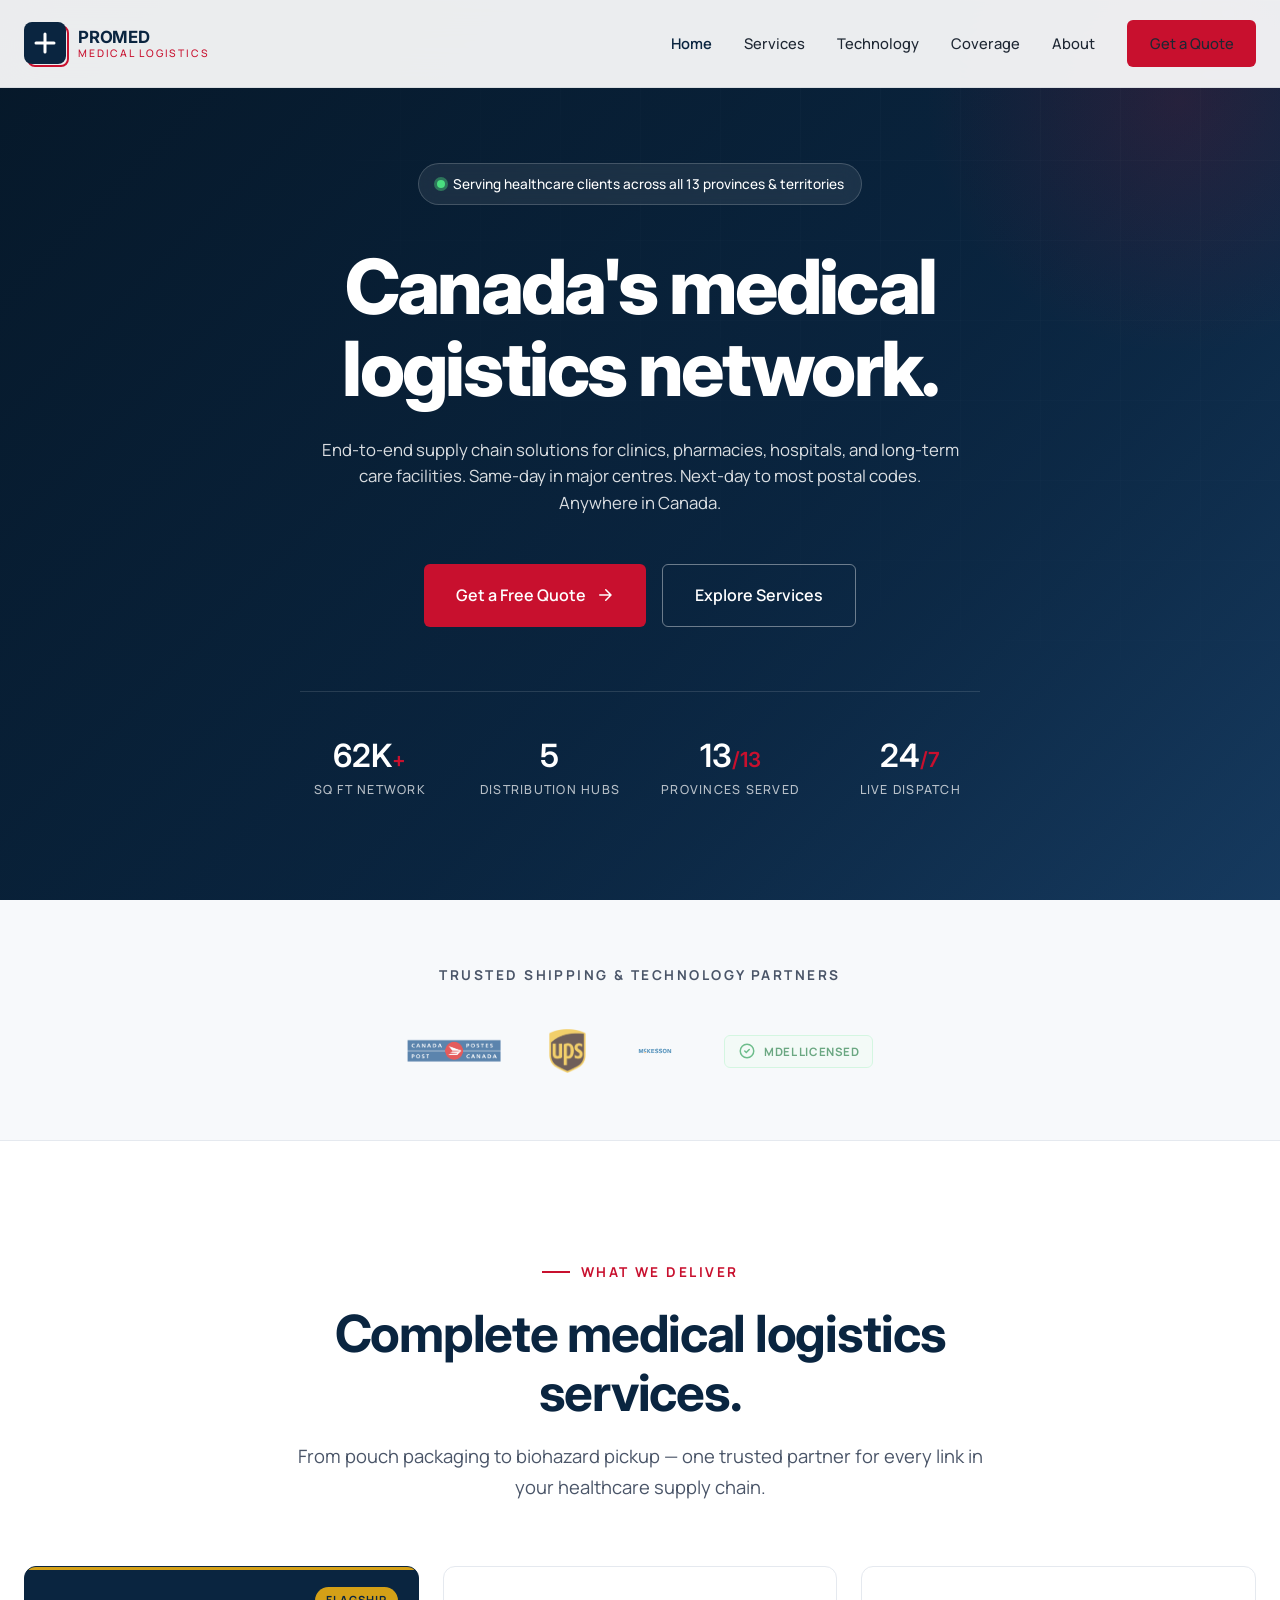
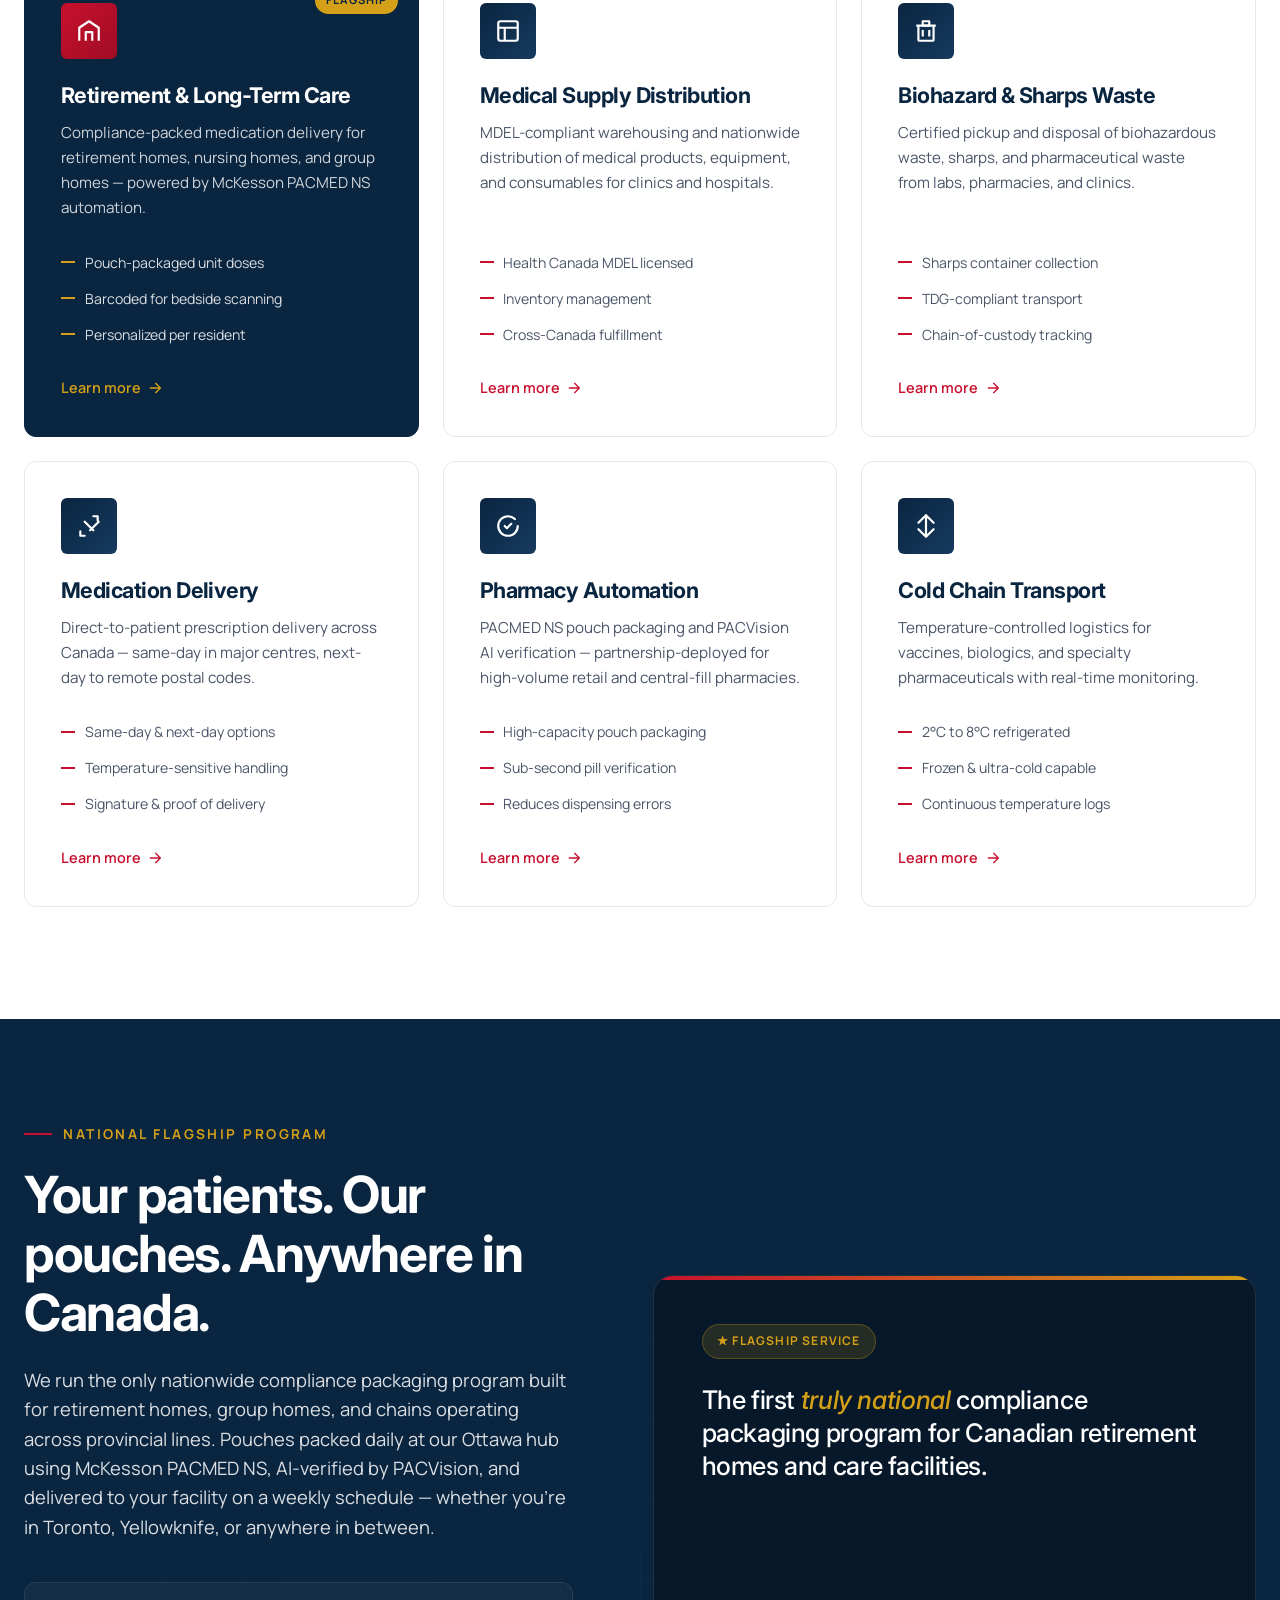
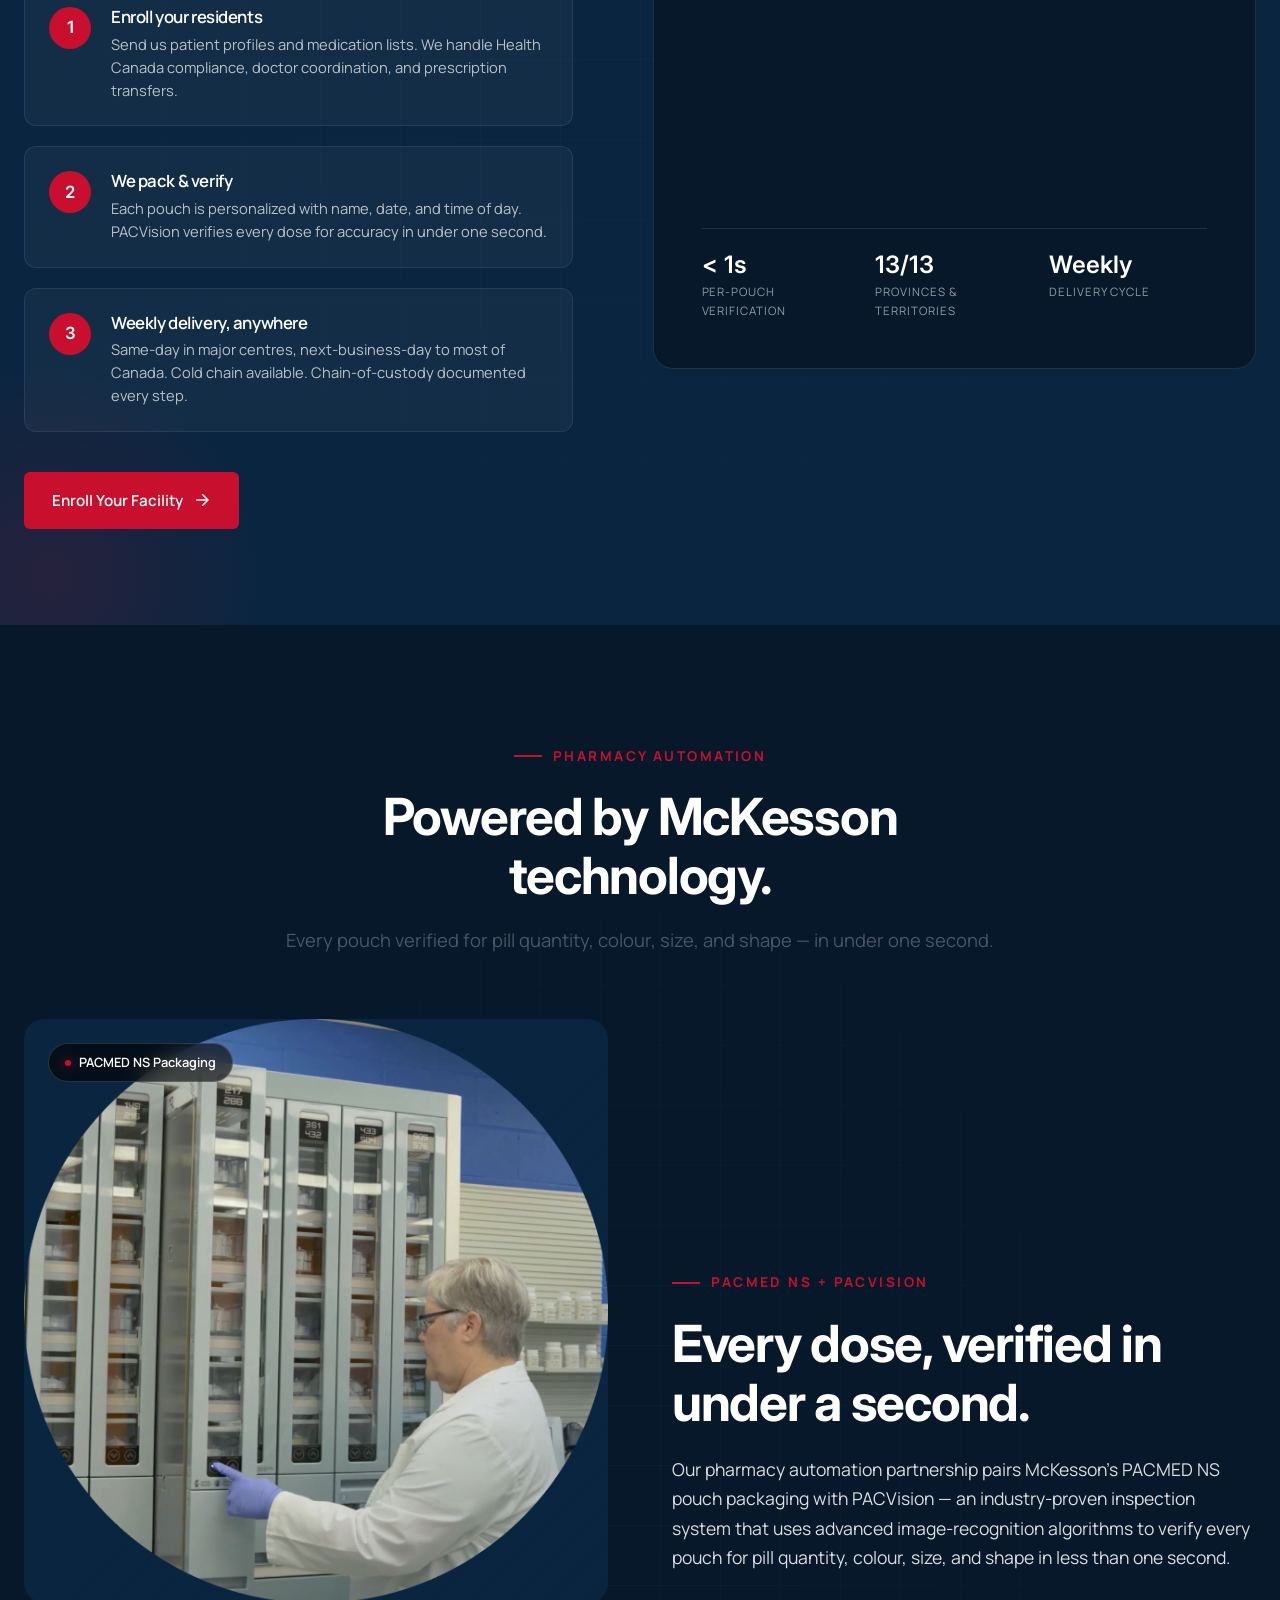
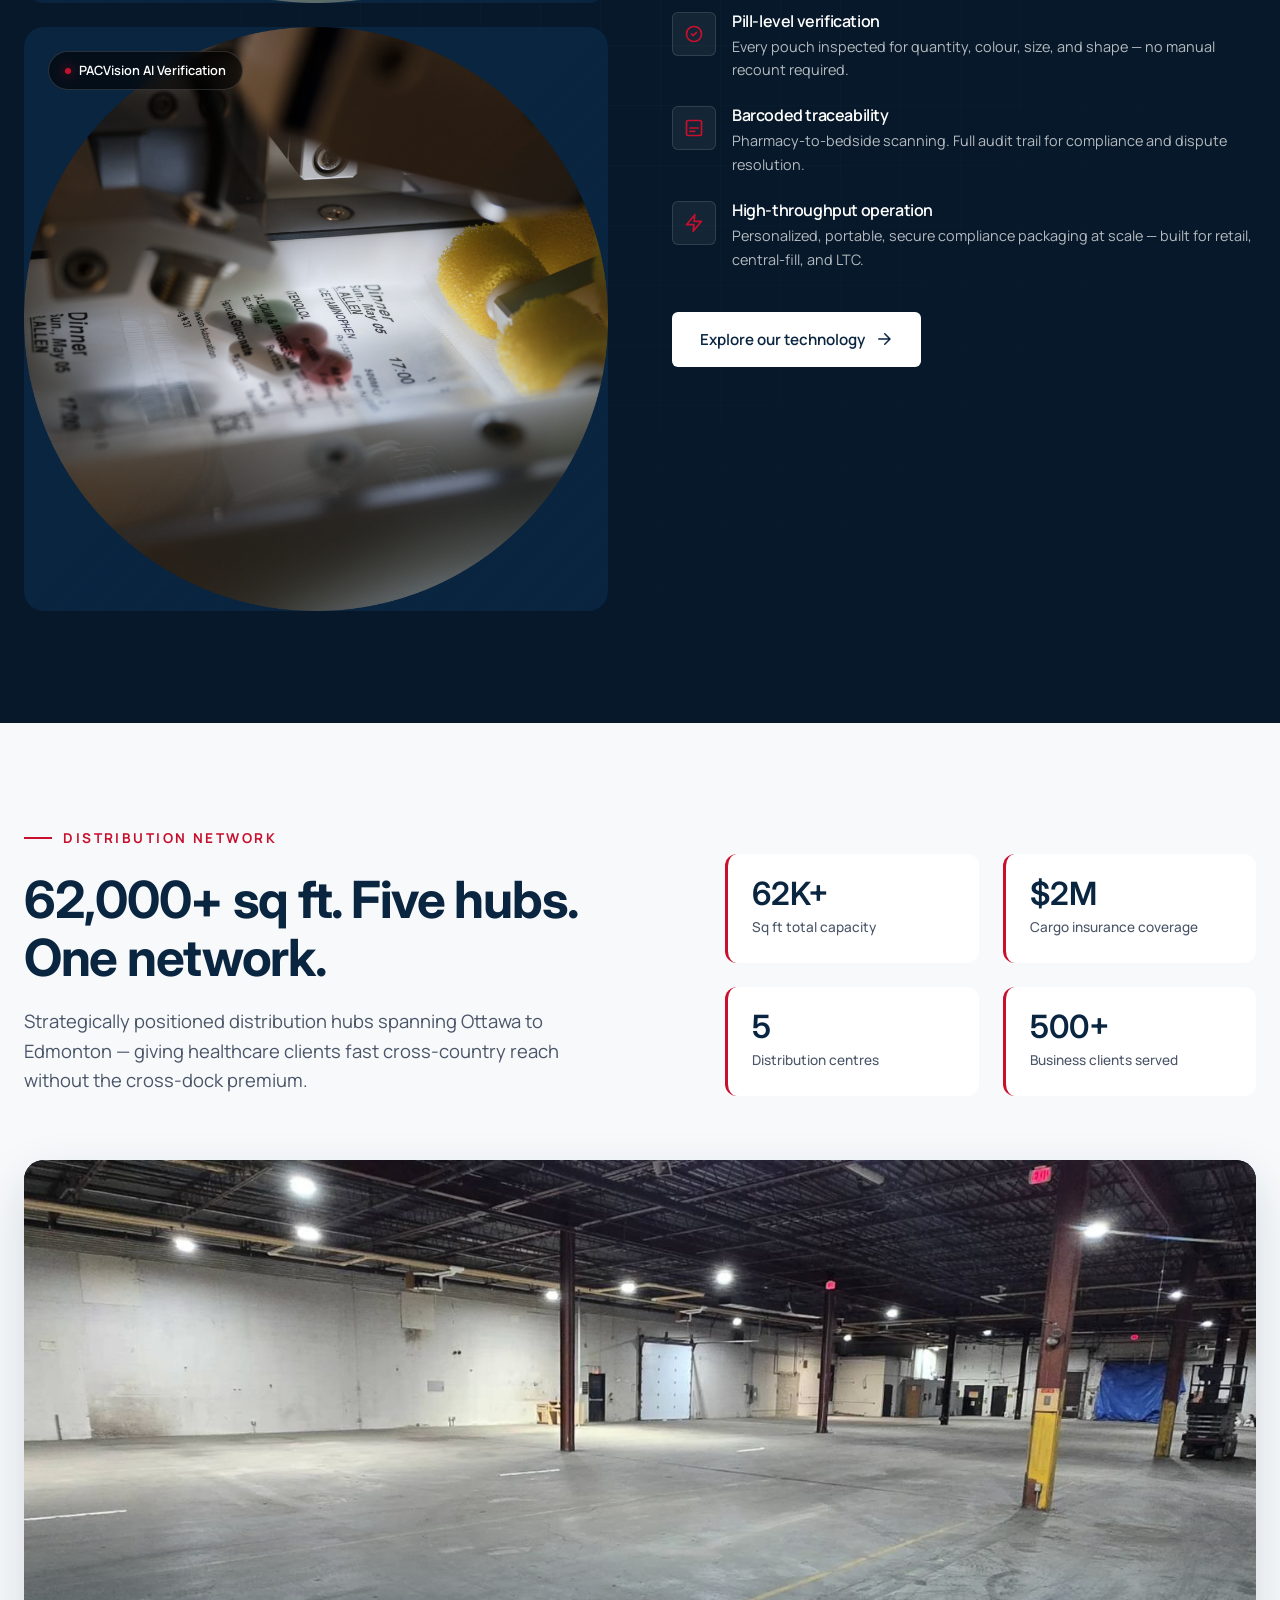
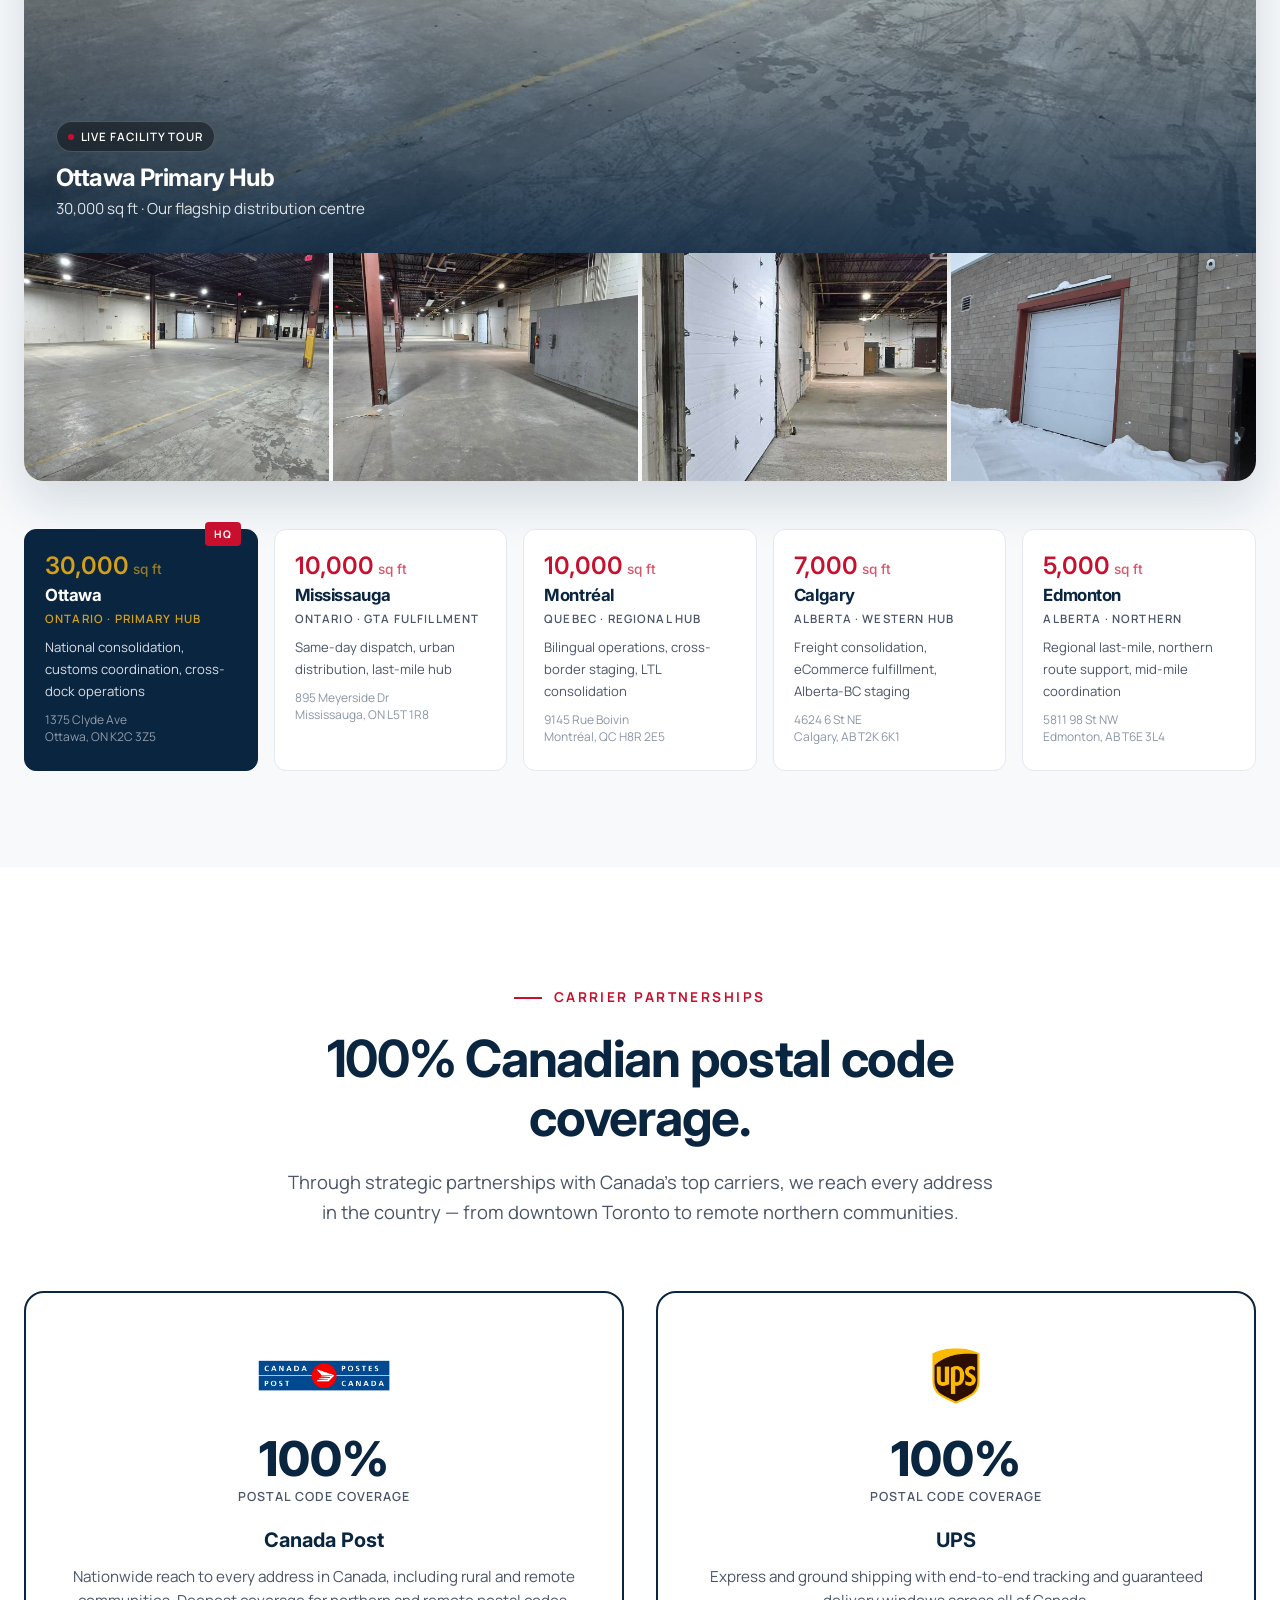
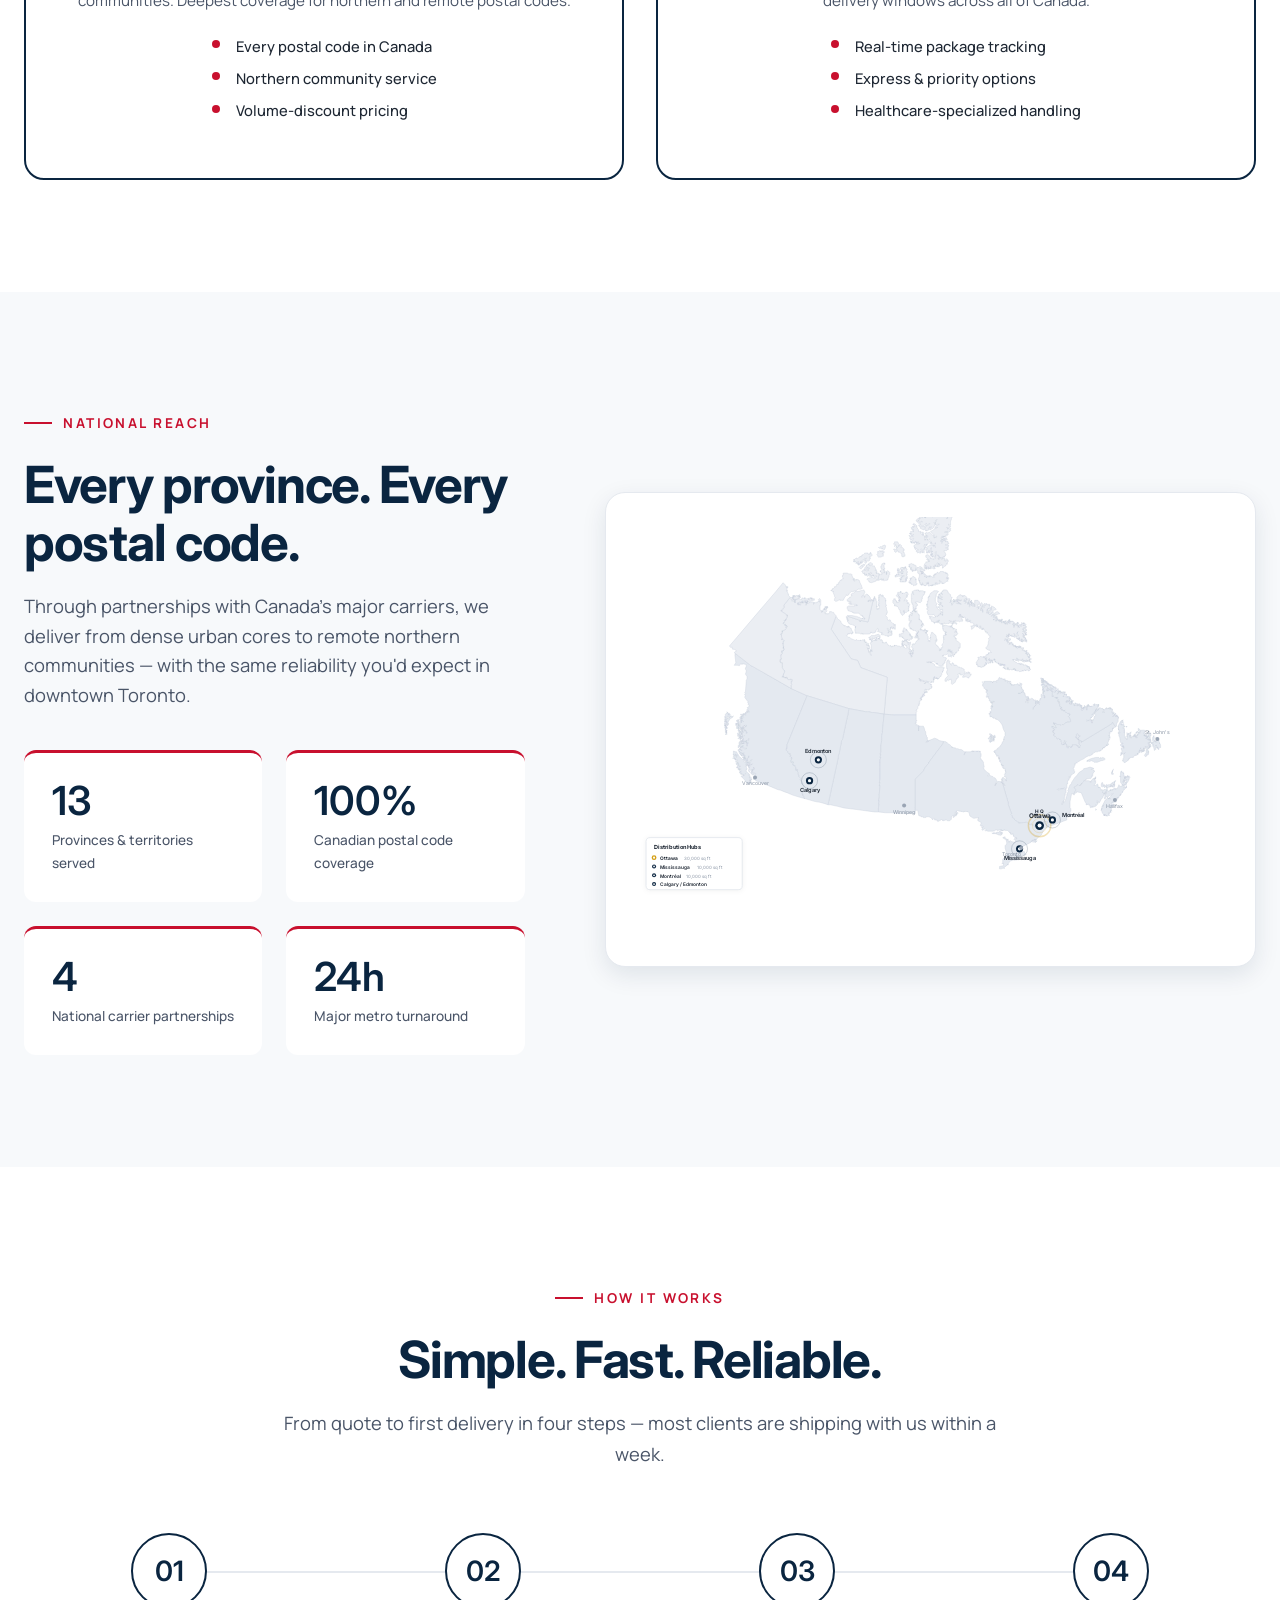
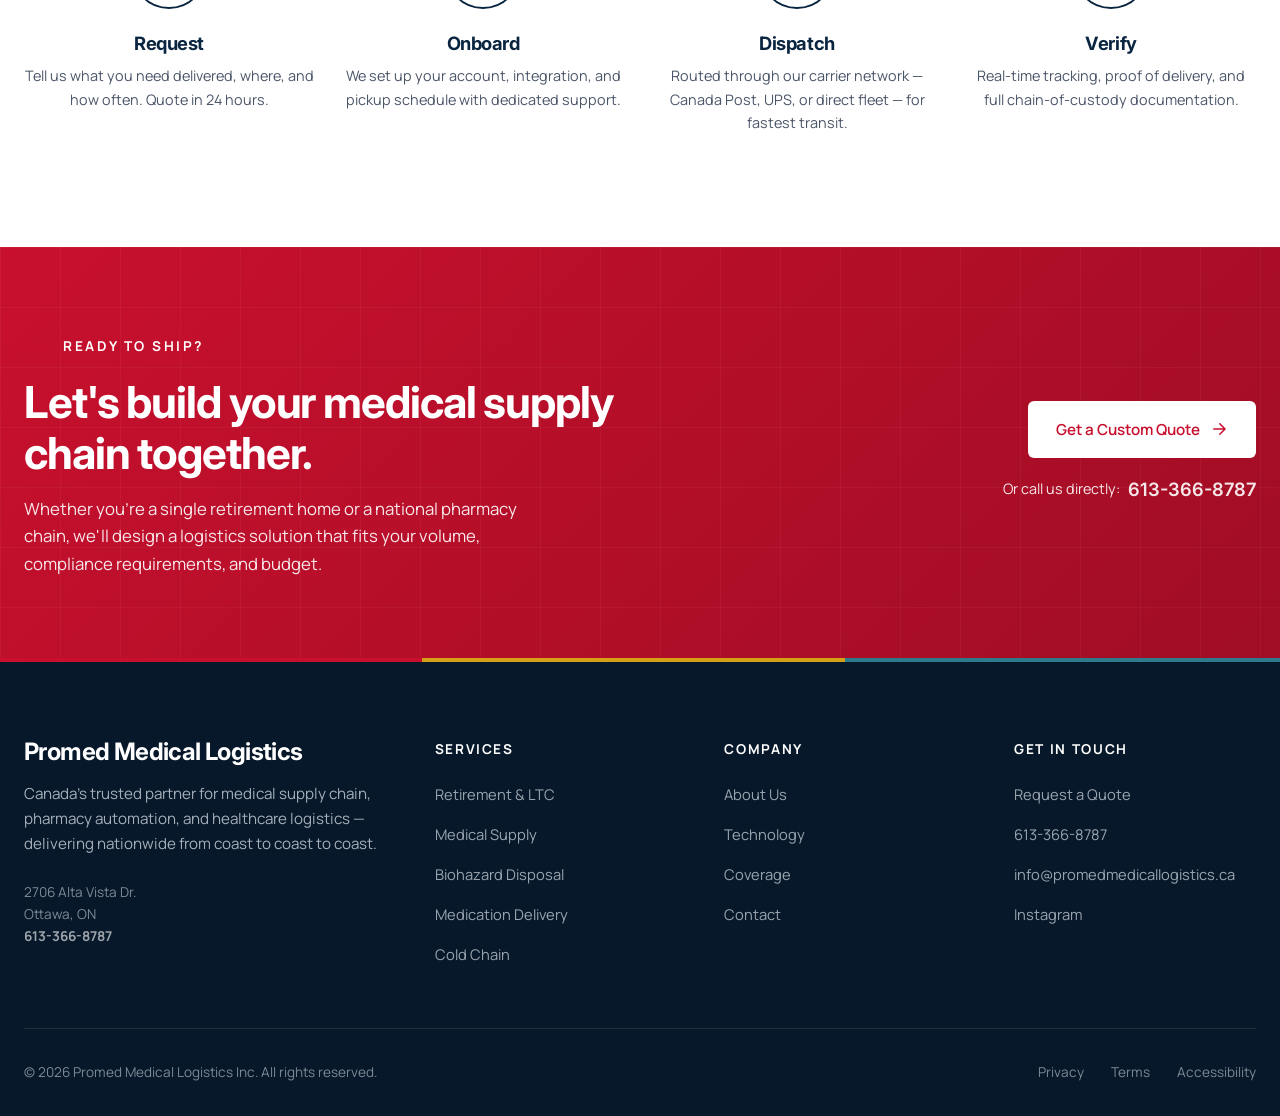
==== index.html @ 0cb0f92e "Initial commit — Promed Medical Logistics trade show website Complete multi-page static site with ho" ====
<!DOCTYPE html>
<html lang="en">
<head>
  <meta charset="UTF-8">
  <meta name="viewport" content="width=device-width, initial-scale=1.0">
  <title>Promed Medical Logistics — Canada's Medical Supply Chain Partner</title>
  <meta name="description" content="Nationwide medical logistics across Canada. Medication delivery, MDEL-compliant medical supplies, pharmacy automation, and biohazard waste services. Partnered with Canada Post & UPS.">

  <link rel="stylesheet" href="css/style.css">
  <link rel="stylesheet" href="css/home.css">
  <link rel="icon" type="image/svg+xml" href="data:image/svg+xml,%3Csvg xmlns='http://www.w3.org/2000/svg' viewBox='0 0 100 100'%3E%3Crect width='100' height='100' rx='15' fill='%230a2540'/%3E%3Cpath d='M50 22v56M30 50h40' stroke='%23c8102e' stroke-width='8' stroke-linecap='round'/%3E%3C/svg%3E">
</head>
<body>

  <!-- NAVIGATION -->
  <nav class="nav">
    <div class="container nav-inner">
      <a href="index.html" class="nav-logo">
        <div class="nav-logo-mark">
          <svg viewBox="0 0 24 24" fill="none">
            <path d="M12 3v18M3 12h18" stroke="currentColor" stroke-width="3" stroke-linecap="round"/>
          </svg>
        </div>
        <div class="nav-logo-text">
          <span class="brand">PROMED</span>
          <span class="sub">Medical Logistics</span>
        </div>
      </a>

      <div class="nav-menu" id="navMenu">
        <a href="index.html" class="active">Home</a>
        <a href="pages/services.html">Services</a>
        <a href="pages/technology.html">Technology</a>
        <a href="pages/coverage.html">Coverage</a>
        <a href="pages/about.html">About</a>
        <a href="pages/contact.html" class="nav-cta">Get a Quote</a>
      </div>

      <button class="nav-toggle" id="navToggle" aria-label="Menu">
        <span></span><span></span><span></span>
      </button>
    </div>
  </nav>

  <!-- HERO -->
  <section class="hero">
    <div class="hero-video-bg">
      <video autoplay muted loop playsinline>
        <source src="images/warehouse-tour.mp4" type="video/mp4">
      </video>
    </div>
    <div class="container hero-inner">
      <div class="hero-content">
        <div class="hero-badge">
          <span class="pulse"></span>
          <span>Serving healthcare clients across all 13 provinces &amp; territories</span>
        </div>

        <h1>Canada's medical<br>logistics network.</h1>

        <p class="hero-tagline">
          End-to-end supply chain solutions for clinics, pharmacies, hospitals, and long-term care facilities. Same-day in major centres. Next-day to most postal codes. Anywhere in Canada.
        </p>

        <div class="hero-ctas">
          <a href="pages/contact.html" class="btn btn-primary">
            Get a Free Quote
            <svg viewBox="0 0 24 24" fill="none" width="18" height="18"><path d="M5 12h14M13 5l7 7-7 7" stroke="currentColor" stroke-width="2" stroke-linecap="round" stroke-linejoin="round"/></svg>
          </a>
          <a href="pages/services.html" class="btn btn-ghost">Explore Services</a>
        </div>

        <div class="hero-stats">
          <div class="hero-stat">
            <div class="num">62K<span class="small">+</span></div>
            <div class="label">Sq ft network</div>
          </div>
          <div class="hero-stat">
            <div class="num">5</div>
            <div class="label">Distribution hubs</div>
          </div>
          <div class="hero-stat">
            <div class="num">13<span class="small">/13</span></div>
            <div class="label">Provinces served</div>
          </div>
          <div class="hero-stat">
            <div class="num">24<span class="small">/7</span></div>
            <div class="label">Live dispatch</div>
          </div>
        </div>
      </div>
    </div>
  </section>

  <!-- TRUST BAR -->
  <section class="trust-bar">
    <div class="container trust-inner">
      <div class="trust-label">Trusted shipping &amp; technology partners</div>
      <div class="trust-logos">
        <div class="partner-logo" title="Canada Post">
          <img src="images/logos/canada-post-logo.png" alt="Canada Post" style="height: 40px; width: auto;">
        </div>
        <div class="partner-logo" title="UPS">
          <img src="images/logos/ups-logo.png" alt="UPS" style="height: 44px; width: auto;">
        </div>
        <div class="partner-logo" title="McKesson">
          <img src="images/mckesson-logo.svg" alt="McKesson" style="height: 28px; width: auto;">
        </div>
        <div class="partner-logo mdel-badge" title="Health Canada MDEL Licensed">
          <div style="display: flex; align-items: center; gap: 0.5rem; background: #f0fdf4; border: 1px solid #bbf7d0; padding: 0.4rem 0.8rem; border-radius: 6px;">
            <svg viewBox="0 0 24 24" fill="none" width="18" height="18"><path d="M9 12l2 2 4-4M21 12c0 5-4 9-9 9s-9-4-9-9 4-9 9-9 9 4 9 9z" stroke="#16a34a" stroke-width="2" stroke-linecap="round"/></svg>
            <span style="font-size: 0.72rem; font-weight: 700; color: #15803d; letter-spacing: 0.05em;">MDEL LICENSED</span>
          </div>
        </div>
      </div>
    </div>
  </section>

  <!-- SERVICES -->
  <section class="services">
    <div class="container">
      <div class="section-header center">
        <span class="eyebrow">What we deliver</span>
        <h2>Complete medical logistics services.</h2>
        <p>From pouch packaging to biohazard pickup — one trusted partner for every link in your healthcare supply chain.</p>
      </div>

      <div class="services-grid">
        <!-- Service 1 -->
        <div class="service-card featured">
          <span class="feat-tag">Flagship</span>
          <div class="service-icon">
            <svg viewBox="0 0 24 24" fill="none"><path d="M3 21V9l9-6 9 6v12M9 21V13h6v8" stroke="currentColor" stroke-width="2" stroke-linejoin="round"/></svg>
          </div>
          <h3>Retirement & Long-Term Care</h3>
          <p>Compliance-packed medication delivery for retirement homes, nursing homes, and group homes — powered by McKesson PACMED NS automation.</p>
          <ul class="service-list">
            <li>Pouch-packaged unit doses</li>
            <li>Barcoded for bedside scanning</li>
            <li>Personalized per resident</li>
          </ul>
          <a href="pages/services.html#ltc" class="service-link">
            Learn more
            <svg viewBox="0 0 24 24" fill="none"><path d="M5 12h14M13 5l7 7-7 7" stroke="currentColor" stroke-width="2" stroke-linecap="round"/></svg>
          </a>
        </div>

        <!-- Service 2 -->
        <div class="service-card">
          <div class="service-icon">
            <svg viewBox="0 0 24 24" fill="none"><rect x="3" y="3" width="18" height="18" rx="2" stroke="currentColor" stroke-width="2"/><path d="M3 9h18M9 21V9" stroke="currentColor" stroke-width="2"/></svg>
          </div>
          <h3>Medical Supply Distribution</h3>
          <p>MDEL-compliant warehousing and nationwide distribution of medical products, equipment, and consumables for clinics and hospitals.</p>
          <ul class="service-list">
            <li>Health Canada MDEL licensed</li>
            <li>Inventory management</li>
            <li>Cross-Canada fulfillment</li>
          </ul>
          <a href="pages/services.html#supply" class="service-link">
            Learn more
            <svg viewBox="0 0 24 24" fill="none"><path d="M5 12h14M13 5l7 7-7 7" stroke="currentColor" stroke-width="2" stroke-linecap="round"/></svg>
          </a>
        </div>

        <!-- Service 3 -->
        <div class="service-card">
          <div class="service-icon">
            <svg viewBox="0 0 24 24" fill="none"><path d="M3 7h18M5 7v13a1 1 0 001 1h12a1 1 0 001-1V7" stroke="currentColor" stroke-width="2" stroke-linejoin="round"/><path d="M9 11v6M15 11v6M9 3h6v4H9z" stroke="currentColor" stroke-width="2" stroke-linejoin="round"/></svg>
          </div>
          <h3>Biohazard & Sharps Waste</h3>
          <p>Certified pickup and disposal of biohazardous waste, sharps, and pharmaceutical waste from labs, pharmacies, and clinics.</p>
          <ul class="service-list">
            <li>Sharps container collection</li>
            <li>TDG-compliant transport</li>
            <li>Chain-of-custody tracking</li>
          </ul>
          <a href="pages/services.html#biohazard" class="service-link">
            Learn more
            <svg viewBox="0 0 24 24" fill="none"><path d="M5 12h14M13 5l7 7-7 7" stroke="currentColor" stroke-width="2" stroke-linecap="round"/></svg>
          </a>
        </div>

        <!-- Service 4 -->
        <div class="service-card">
          <div class="service-icon">
            <svg viewBox="0 0 24 24" fill="none"><path d="M16 3h4v4M8 21H4v-4M21 8L13 16M8 8l8 8" stroke="currentColor" stroke-width="2" stroke-linecap="round" stroke-linejoin="round"/></svg>
          </div>
          <h3>Medication Delivery</h3>
          <p>Direct-to-patient prescription delivery across Canada — same-day in major centres, next-day to remote postal codes.</p>
          <ul class="service-list">
            <li>Same-day & next-day options</li>
            <li>Temperature-sensitive handling</li>
            <li>Signature & proof of delivery</li>
          </ul>
          <a href="pages/services.html#medication" class="service-link">
            Learn more
            <svg viewBox="0 0 24 24" fill="none"><path d="M5 12h14M13 5l7 7-7 7" stroke="currentColor" stroke-width="2" stroke-linecap="round"/></svg>
          </a>
        </div>

        <!-- Service 5 -->
        <div class="service-card">
          <div class="service-icon">
            <svg viewBox="0 0 24 24" fill="none"><path d="M9 12l2 2 4-4M21 12c0 5-4 9-9 9s-9-4-9-9 4-9 9-9c2.5 0 4.75 1 6.4 2.6" stroke="currentColor" stroke-width="2" stroke-linecap="round" stroke-linejoin="round"/></svg>
          </div>
          <h3>Pharmacy Automation</h3>
          <p>PACMED NS pouch packaging and PACVision AI verification — partnership-deployed for high-volume retail and central-fill pharmacies.</p>
          <ul class="service-list">
            <li>High-capacity pouch packaging</li>
            <li>Sub-second pill verification</li>
            <li>Reduces dispensing errors</li>
          </ul>
          <a href="pages/technology.html" class="service-link">
            Learn more
            <svg viewBox="0 0 24 24" fill="none"><path d="M5 12h14M13 5l7 7-7 7" stroke="currentColor" stroke-width="2" stroke-linecap="round"/></svg>
          </a>
        </div>

        <!-- Service 6 -->
        <div class="service-card">
          <div class="service-icon">
            <svg viewBox="0 0 24 24" fill="none"><path d="M12 2v20M5 9l7-7 7 7M5 15l7 7 7-7" stroke="currentColor" stroke-width="2" stroke-linecap="round" stroke-linejoin="round"/></svg>
          </div>
          <h3>Cold Chain Transport</h3>
          <p>Temperature-controlled logistics for vaccines, biologics, and specialty pharmaceuticals with real-time monitoring.</p>
          <ul class="service-list">
            <li>2°C to 8°C refrigerated</li>
            <li>Frozen & ultra-cold capable</li>
            <li>Continuous temperature logs</li>
          </ul>
          <a href="pages/services.html#cold-chain" class="service-link">
            Learn more
            <svg viewBox="0 0 24 24" fill="none"><path d="M5 12h14M13 5l7 7-7 7" stroke="currentColor" stroke-width="2" stroke-linecap="round"/></svg>
          </a>
        </div>
      </div>
    </div>
  </section>

  <!-- NATIONAL COMPLIANCE PROGRAM -->
  <section class="program">
    <div class="container">
      <div class="program-grid">
        <div class="program-content">
          <span class="eyebrow">National flagship program</span>
          <h2>Your patients. Our pouches. Anywhere in Canada.</h2>
          <p>
            We run the only nationwide compliance packaging program built for retirement homes, group homes, and chains operating across provincial lines. Pouches packed daily at our Ottawa hub using McKesson PACMED NS, AI-verified by PACVision, and delivered to your facility on a weekly schedule — whether you're in Toronto, Yellowknife, or anywhere in between.
          </p>

          <div class="program-steps">
            <div class="program-step">
              <div class="program-step-num">1</div>
              <div>
                <h4>Enroll your residents</h4>
                <p>Send us patient profiles and medication lists. We handle Health Canada compliance, doctor coordination, and prescription transfers.</p>
              </div>
            </div>
            <div class="program-step">
              <div class="program-step-num">2</div>
              <div>
                <h4>We pack & verify</h4>
                <p>Each pouch is personalized with name, date, and time of day. PACVision verifies every dose for accuracy in under one second.</p>
              </div>
            </div>
            <div class="program-step">
              <div class="program-step-num">3</div>
              <div>
                <h4>Weekly delivery, anywhere</h4>
                <p>Same-day in major centres, next-business-day to most of Canada. Cold chain available. Chain-of-custody documented every step.</p>
              </div>
            </div>
          </div>

          <a href="pages/contact.html" class="btn btn-primary">
            Enroll Your Facility
            <svg viewBox="0 0 24 24" fill="none" width="18" height="18"><path d="M5 12h14M13 5l7 7-7 7" stroke="currentColor" stroke-width="2" stroke-linecap="round" stroke-linejoin="round"/></svg>
          </a>
        </div>

        <div class="program-pitch">
          <div class="program-pitch-top">
            <span class="badge">★ Flagship Service</span>
            <p class="program-pitch-quote">
              The first <span class="accent">truly national</span> compliance packaging program for Canadian retirement homes and care facilities.
            </p>
          </div>

          <div class="program-pitch-meta">
            <div class="pitch-stat">
              <div class="num">&lt; 1s</div>
              <div class="label">Per-pouch verification</div>
            </div>
            <div class="pitch-stat">
              <div class="num">13/13</div>
              <div class="label">Provinces &amp; territories</div>
            </div>
            <div class="pitch-stat">
              <div class="num">Weekly</div>
              <div class="label">Delivery cycle</div>
            </div>
          </div>
        </div>
      </div>
    </div>
  </section>

  <!-- TECHNOLOGY SHOWCASE -->
  <section class="tech">
    <div class="container">
      <div class="section-header center">
        <span class="eyebrow">Pharmacy automation</span>
        <h2>Powered by McKesson technology.</h2>
        <p>Every pouch verified for pill quantity, colour, size, and shape — in under one second.</p>
      </div>

      <div class="tech-grid">
        <div class="tech-image">
          <img src="images/pacmed-machine.png" alt="PACMED NS pouch packaging machine in operation">
          <div class="ai-badge">
            <span>PACMED NS Packaging</span>
          </div>
        </div>
        <div class="tech-image">
          <img src="images/pacvision-machine.png" alt="PACVision AI pouch verification system" style="object-position: center;">
          <div class="ai-badge">
            <span>PACVision AI Verification</span>
          </div>
        </div>

        <div class="tech-content">
          <span class="eyebrow">PACMED NS + PACVision</span>
          <h2>Every dose, verified in under a second.</h2>
          <p>
            Our pharmacy automation partnership pairs McKesson's PACMED NS pouch packaging with PACVision — an industry-proven inspection system that uses advanced image-recognition algorithms to verify every pouch for pill quantity, colour, size, and shape in less than one second.
          </p>

          <div class="tech-features">
            <div class="tech-feature">
              <div class="tech-feature-icon">
                <svg viewBox="0 0 24 24" fill="none"><path d="M9 12l2 2 4-4M21 12c0 5-4 9-9 9s-9-4-9-9 4-9 9-9 9 4 9 9z" stroke="currentColor" stroke-width="2" stroke-linecap="round" stroke-linejoin="round"/></svg>
              </div>
              <div>
                <h4>Pill-level verification</h4>
                <p>Every pouch inspected for quantity, colour, size, and shape — no manual recount required.</p>
              </div>
            </div>

            <div class="tech-feature">
              <div class="tech-feature-icon">
                <svg viewBox="0 0 24 24" fill="none"><rect x="3" y="3" width="18" height="18" rx="2" stroke="currentColor" stroke-width="2"/><path d="M7 12h10M7 16h6" stroke="currentColor" stroke-width="2" stroke-linecap="round"/></svg>
              </div>
              <div>
                <h4>Barcoded traceability</h4>
                <p>Pharmacy-to-bedside scanning. Full audit trail for compliance and dispute resolution.</p>
              </div>
            </div>

            <div class="tech-feature">
              <div class="tech-feature-icon">
                <svg viewBox="0 0 24 24" fill="none"><path d="M13 2L3 14h9l-1 8 10-12h-9l1-8z" stroke="currentColor" stroke-width="2" stroke-linecap="round" stroke-linejoin="round"/></svg>
              </div>
              <div>
                <h4>High-throughput operation</h4>
                <p>Personalized, portable, secure compliance packaging at scale — built for retail, central-fill, and LTC.</p>
              </div>
            </div>
          </div>

          <a href="pages/technology.html" class="tech-cta">
            Explore our technology
            <svg viewBox="0 0 24 24" fill="none" width="18" height="18"><path d="M5 12h14M13 5l7 7-7 7" stroke="currentColor" stroke-width="2" stroke-linecap="round" stroke-linejoin="round"/></svg>
          </a>
        </div>
      </div>
    </div>
  </section>

  <!-- NETWORK / WAREHOUSES -->
  <section class="network">
    <div class="container">
      <div class="network-header">
        <div>
          <span class="eyebrow">Distribution network</span>
          <h2>62,000+ sq ft. Five hubs. One network.</h2>
          <p style="font-size: 1.15rem; color: var(--gray-600); margin-top: 1.25rem; max-width: 540px; line-height: 1.6;">
            Strategically positioned distribution hubs spanning Ottawa to Edmonton — giving healthcare clients fast cross-country reach without the cross-dock premium.
          </p>
        </div>

        <div class="right-stats">
          <div class="network-stat">
            <div class="num">62K+</div>
            <div class="label">Sq ft total capacity</div>
          </div>
          <div class="network-stat">
            <div class="num">$2M</div>
            <div class="label">Cargo insurance coverage</div>
          </div>
          <div class="network-stat">
            <div class="num">5</div>
            <div class="label">Distribution centres</div>
          </div>
          <div class="network-stat">
            <div class="num">500+</div>
            <div class="label">Business clients served</div>
          </div>
        </div>
      </div>

      <!-- Featured warehouse with video -->
      <div class="warehouse-showcase">
        <div class="warehouse-main">
          <video autoplay muted loop playsinline poster="images/warehouse-interior-1.png">
            <source src="images/warehouse-tour.mp4" type="video/mp4">
            <img src="images/warehouse-interior-1.png" alt="Ottawa warehouse interior">
          </video>
          <div class="overlay">
            <div class="overlay-content">
              <div class="overlay-tag">Live Facility Tour</div>
              <h3>Ottawa Primary Hub</h3>
              <p class="sqft">30,000 sq ft · Our flagship distribution centre</p>
            </div>
          </div>
        </div>

        <div class="warehouse-gallery">
          <div class="warehouse-thumb">
            <img src="images/warehouse-interior-1.png" alt="Warehouse interior — shelving and inventory">
          </div>
          <div class="warehouse-thumb">
            <img src="images/warehouse-interior-2.png" alt="Warehouse interior — packing stations">
          </div>
          <div class="warehouse-thumb">
            <img src="images/warehouse-dock-interior.png" alt="Warehouse loading dock">
          </div>
          <div class="warehouse-thumb">
            <img src="images/warehouse-exterior.png" alt="Warehouse exterior">
          </div>
        </div>
      </div>

      <!-- Hubs grid -->
      <div class="hubs-grid">
        <div class="hub-card primary">
          <span class="primary-badge">HQ</span>
          <div class="hub-sqft">30,000<span style="font-size: 0.85rem; opacity: 0.7; font-weight: 500;"> sq ft</span></div>
          <h4>Ottawa</h4>
          <div class="hub-prov">Ontario · Primary Hub</div>
          <div class="hub-tag">National consolidation, customs coordination, cross-dock operations</div>
          <div class="hub-addr">1375 Clyde Ave<br>Ottawa, ON K2C 3Z5</div>
        </div>

        <div class="hub-card">
          <div class="hub-sqft">10,000<span style="font-size: 0.85rem; opacity: 0.7; font-weight: 500;"> sq ft</span></div>
          <h4>Mississauga</h4>
          <div class="hub-prov">Ontario · GTA Fulfillment</div>
          <div class="hub-tag">Same-day dispatch, urban distribution, last-mile hub</div>
          <div class="hub-addr">895 Meyerside Dr<br>Mississauga, ON L5T 1R8</div>
        </div>

        <div class="hub-card">
          <div class="hub-sqft">10,000<span style="font-size: 0.85rem; opacity: 0.7; font-weight: 500;"> sq ft</span></div>
          <h4>Montréal</h4>
          <div class="hub-prov">Quebec · Regional Hub</div>
          <div class="hub-tag">Bilingual operations, cross-border staging, LTL consolidation</div>
          <div class="hub-addr">9145 Rue Boivin<br>Montréal, QC H8R 2E5</div>
        </div>

        <div class="hub-card">
          <div class="hub-sqft">7,000<span style="font-size: 0.85rem; opacity: 0.7; font-weight: 500;"> sq ft</span></div>
          <h4>Calgary</h4>
          <div class="hub-prov">Alberta · Western Hub</div>
          <div class="hub-tag">Freight consolidation, eCommerce fulfillment, Alberta-BC staging</div>
          <div class="hub-addr">4624 6 St NE<br>Calgary, AB T2K 6K1</div>
        </div>

        <div class="hub-card">
          <div class="hub-sqft">5,000<span style="font-size: 0.85rem; opacity: 0.7; font-weight: 500;"> sq ft</span></div>
          <h4>Edmonton</h4>
          <div class="hub-prov">Alberta · Northern</div>
          <div class="hub-tag">Regional last-mile, northern route support, mid-mile coordination</div>
          <div class="hub-addr">5811 98 St NW<br>Edmonton, AB T6E 3L4</div>
        </div>
      </div>
    </div>
  </section>

  <!-- CARRIER PARTNERS -->
  <section class="savings">
    <div class="container">
      <div class="section-header center">
        <span class="eyebrow">Carrier partnerships</span>
        <h2>100% Canadian postal code coverage.</h2>
        <p>Through strategic partnerships with Canada's top carriers, we reach every address in the country — from downtown Toronto to remote northern communities.</p>
      </div>

      <div class="carriers-duo">
        <div class="carrier-card-main">
          <div class="carrier-mark">
            <img src="images/logos/canada-post-logo.png" alt="Canada Post" style="height: 56px; width: auto; object-fit: contain;">
          </div>
          <div class="carrier-coverage">100%</div>
          <div class="carrier-coverage-label">Postal code coverage</div>
          <div class="carrier-name">Canada Post</div>
          <div class="carrier-desc">Nationwide reach to every address in Canada, including rural and remote communities. Deepest coverage for northern and remote postal codes.</div>
          <ul class="carrier-features">
            <li>Every postal code in Canada</li>
            <li>Northern community service</li>
            <li>Volume-discount pricing</li>
          </ul>
        </div>

        <div class="carrier-card-main">
          <div class="carrier-mark">
            <img src="images/logos/ups-logo.png" alt="UPS" style="height: 56px; width: auto; object-fit: contain;">
          </div>
          <div class="carrier-coverage">100%</div>
          <div class="carrier-coverage-label">Postal code coverage</div>
          <div class="carrier-name">UPS</div>
          <div class="carrier-desc">Express and ground shipping with end-to-end tracking and guaranteed delivery windows across all of Canada.</div>
          <ul class="carrier-features">
            <li>Real-time package tracking</li>
            <li>Express & priority options</li>
            <li>Healthcare-specialized handling</li>
          </ul>
        </div>
      </div>
    </div>
  </section>

  <!-- COVERAGE -->
  <section class="coverage">
    <div class="container">
      <div class="coverage-inner">
        <div class="coverage-content">
          <span class="eyebrow">National reach</span>
          <h2>Every province. Every postal code.</h2>
          <p style="font-size: 1.15rem; color: var(--gray-600); margin-top: 1.25rem; line-height: 1.6;">
            Through partnerships with Canada's major carriers, we deliver from dense urban cores to remote northern communities — with the same reliability you'd expect in downtown Toronto.
          </p>

          <div class="coverage-stats">
            <div class="coverage-stat">
              <div class="num">13</div>
              <div class="label">Provinces & territories served</div>
            </div>
            <div class="coverage-stat">
              <div class="num">100%</div>
              <div class="label">Canadian postal code coverage</div>
            </div>
            <div class="coverage-stat">
              <div class="num">4</div>
              <div class="label">National carrier partnerships</div>
            </div>
            <div class="coverage-stat">
              <div class="num">24h</div>
              <div class="label">Major metro turnaround</div>
            </div>
          </div>
        </div>

        <div class="coverage-map">
<svg viewBox="50 -120 750 520" xmlns="http://www.w3.org/2000/svg" style="width:100%;height:auto;">
<defs><style>.prov{fill:#e4e9f0;stroke:#c8d0dc;stroke-width:.5;stroke-linejoin:round;transition:fill .2s}.prov:hover{fill:#d4dbe8}.terr{fill:#ebeef3;stroke:#c8d0dc;stroke-width:.5;stroke-linejoin:round;transition:fill .2s}.terr:hover{fill:#d4dbe8}.ml{font-family:"Inter",-apple-system,system-ui,sans-serif;fill:#1e2733}.mg{font-family:"Inter",-apple-system,system-ui,sans-serif;fill:#8a95a5}</style></defs>
<path class="prov" d="M490,86L491,86L491,86L490,86L489,86L490,86Z M547,105L548,106L548,106L548,107L548,107L548,107L547,108L547,106L546,106L547,105L547,105Z M499,150L500,151L499,151L499,152L499,151L499,151L499,151L499,150L499,150L499,150Z M504,154L504,156L503,159L503,158L504,155L503,153L503,154L503,155L503,155L503,156L503,159L503,156L503,155L502,156L502,158L502,160L501,160L500,161L501,157L501,157L500,157L500,161L499,161L499,160L498,160L499,157L500,155L500,154L500,152L501,153L500,155L501,155L500,157L501,156L501,153L501,151L501,152L502,152L503,153L503,153L504,154L504,154L504,154Z M500,153L499,155L498,157L497,157L497,156L498,155L498,155L499,155L499,154L499,153L500,153L500,153Z M505,152L506,155L504,156L504,156L505,154L504,154L504,154L504,153L505,152L505,152L505,152Z M504,157L504,157L504,157L504,157L505,157L504,158L504,159L504,160L504,158L504,157Z M627,181L631,180L635,180L636,181L637,180L637,181L640,180L642,181L643,182L642,183L639,184L638,184L633,186L631,186L629,186L628,185L626,184L623,185L621,184L621,185L620,185L620,184L622,183L624,182L627,181Z M653,195L653,195L653,196L653,196L653,195L652,196L652,197L652,197L651,199L652,198L652,197L652,197L652,198L652,199L652,199L652,200L651,200L652,201L652,201L653,201L653,200L653,200L652,201L651,201L651,199L652,196L653,195Z M591,234L591,236L590,237L591,234L591,234L591,234Z M656,142L656,142L655,142L653,144L653,143L653,144L652,144L652,144L652,145L652,144L652,147L651,148L650,148L650,147L650,147L650,148L649,148L649,149L648,149L648,150L648,150L648,150L649,150L649,150L648,152L648,152L648,153L648,153L648,152L648,153L648,153L648,154L649,154L649,154L649,155L649,155L649,156L649,156L648,155L648,155L648,155L648,156L648,157L648,157L648,157L648,158L647,158L648,158L647,159L647,160L646,162L646,163L647,163L647,163L647,163L647,164L646,165L646,165L646,165L645,165L645,164L645,165L645,165L645,165L644,165L645,165L644,166L644,166L643,166L643,167L643,167L642,167L642,167L642,168L641,168L641,167L641,168L640,168L640,169L639,169L640,169L639,170L637,172L636,172L637,171L637,171L636,172L635,172L633,173L631,173L631,173L629,174L629,174L629,174L628,175L627,175L626,176L627,176L626,177L625,177L625,177L624,178L622,178L620,179L618,180L616,182L615,182L614,183L613,183L610,185L609,185L608,186L608,186L608,187L607,187L607,187L606,187L605,188L606,188L606,188L606,188L605,188L605,189L605,190L604,192L604,192L604,193L604,193L603,194L604,195L604,195L604,196L604,196L605,198L604,200L603,200L602,201L601,202L600,202L600,203L599,204L600,204L600,204L599,205L599,206L598,206L599,205L598,204L598,205L597,206L598,207L597,208L598,208L597,208L596,210L596,210L596,211L596,213L595,213L595,215L595,216L595,218L594,219L593,219L592,218L590,219L588,219L586,219L585,219L584,219L583,220L584,220L585,220L585,220L585,221L586,220L588,219L589,219L590,219L592,219L593,220L594,219L594,224L593,225L593,226L593,227L592,229L592,231L592,233L590,235L589,237L589,239L590,237L591,237L593,234L594,231L594,229L595,228L595,227L595,226L597,222L596,221L597,220L597,219L599,214L600,214L601,212L601,211L603,208L603,208L605,205L608,202L610,199L613,197L616,195L616,194L621,193L624,192L627,193L629,194L627,194L625,195L626,195L626,195L627,195L627,195L627,195L627,195L629,196L629,196L629,197L630,197L629,198L629,198L627,201L627,201L628,202L626,203L627,203L625,206L624,207L623,206L621,207L620,206L620,206L619,208L618,208L618,208L618,209L616,209L616,210L615,211L614,212L614,213L613,213L613,214L612,214L612,215L610,215L609,214L606,216L606,216L604,217L606,220L606,221L605,223L603,226L602,225L601,225L599,235L599,236L599,238L599,239L599,241L599,242L599,243L599,243L600,244L600,244L600,244L600,246L600,247L599,248L599,250L600,251L598,251L598,251L599,252L599,253L599,253L598,252L597,253L597,254L595,254L595,255L594,255L595,255L595,256L595,257L595,258L592,259L587,261L582,263L581,263L576,265L570,267L572,266L572,265L573,264L571,263L571,260L569,260L567,260L563,263L560,266L558,265L557,265L556,266L554,266L553,265L553,264L552,264L551,263L550,263L551,264L550,264L548,264L547,263L547,262L545,261L544,261L535,262L535,261L533,260L530,258L529,256L527,255L527,253L525,251L526,250L522,239L522,237L515,213L517,214L517,215L518,215L517,214L517,213L515,213L515,210L514,207L514,207L514,206L515,205L516,205L515,206L516,206L517,206L517,206L519,208L519,209L520,209L519,209L519,208L519,207L519,207L519,206L520,206L519,205L519,204L517,204L517,204L517,203L518,202L517,201L518,200L518,200L518,199L518,199L518,199L519,199L519,198L518,197L519,197L519,197L518,197L518,196L518,195L518,195L518,195L518,194L516,194L516,194L516,193L516,193L516,193L516,193L515,193L515,192L515,192L515,192L516,192L515,191L515,191L516,190L514,191L514,190L514,190L515,190L514,190L514,189L513,189L514,189L513,189L513,188L513,188L513,187L513,187L513,187L513,187L513,187L513,187L512,186L512,185L511,185L511,185L511,185L511,184L511,184L512,184L512,184L511,184L512,184L511,183L511,183L511,183L511,183L511,182L510,182L511,182L510,182L511,181L510,181L511,181L510,181L511,181L510,181L510,180L510,180L510,180L509,180L510,180L510,180L510,179L510,179L510,179L510,179L510,179L510,179L509,178L508,179L509,178L509,178L509,178L509,178L509,178L509,178L509,177L508,178L507,178L508,177L507,177L507,177L507,176L506,176L506,176L506,176L506,175L506,175L506,175L505,174L505,174L505,174L505,174L505,173L505,174L505,173L504,173L504,173L504,173L504,173L504,172L504,172L506,171L508,170L508,169L511,167L514,163L514,162L516,159L517,157L516,158L517,154L517,154L518,153L518,151L518,150L518,149L516,145L515,142L515,141L514,139L512,136L512,136L509,133L506,132L507,132L505,131L503,131L503,130L502,130L502,130L501,129L500,129L500,129L501,129L500,129L500,129L499,129L499,128L499,128L499,128L499,127L499,127L499,127L498,126L498,125L498,125L499,126L499,125L499,125L499,125L499,125L500,124L499,125L499,124L499,124L500,124L499,123L500,123L500,123L500,123L500,122L500,122L501,121L501,120L501,120L501,120L501,120L501,119L501,119L500,119L500,119L500,118L501,118L501,117L500,116L500,116L500,116L501,116L501,116L502,116L502,117L503,117L502,117L502,116L501,116L502,116L501,115L502,115L502,115L502,114L502,113L501,113L502,113L502,112L502,112L502,112L502,112L502,111L503,111L503,111L504,110L504,111L504,110L504,110L503,110L502,110L502,111L501,111L502,112L501,112L501,112L501,112L500,112L500,111L501,111L500,111L500,110L499,110L499,110L499,110L499,109L498,109L498,108L499,107L499,107L499,107L499,107L498,107L497,106L498,105L497,105L498,104L496,105L496,105L496,105L496,104L495,105L494,104L495,103L496,102L495,101L496,100L495,100L495,100L494,98L495,98L495,97L496,97L496,97L495,97L495,96L496,96L495,96L495,96L494,96L494,95L493,95L493,95L492,94L492,94L492,93L491,92L490,91L490,89L490,88L492,87L492,85L493,85L493,85L495,85L495,85L500,85L500,86L501,85L502,86L503,86L502,87L502,87L502,87L503,85L504,85L505,85L505,85L505,85L506,85L507,86L508,86L507,85L507,84L509,84L509,83L510,82L510,81L511,80L512,81L513,81L514,81L514,82L515,82L516,82L516,83L517,82L517,82L517,82L518,82L518,82L518,83L518,83L518,83L518,84L518,84L518,84L518,85L518,85L518,85L519,85L518,84L518,84L521,84L521,84L521,85L521,85L521,85L522,85L522,85L522,86L521,86L521,87L522,87L522,87L523,86L523,85L522,85L524,85L525,85L525,86L524,87L524,87L524,87L524,87L524,88L526,87L525,88L524,88L525,88L525,88L525,88L525,89L526,89L526,90L526,89L527,90L527,90L527,89L527,89L528,90L528,90L528,89L529,90L529,89L530,89L530,89L530,89L531,89L531,89L531,89L531,89L532,89L532,89L532,89L532,89L532,89L533,89L533,89L533,89L533,88L533,88L533,88L534,88L534,88L534,88L534,88L534,88L535,89L535,89L535,89L535,90L535,90L535,90L536,90L536,89L536,90L537,89L537,89L537,89L537,88L537,88L536,87L537,87L537,87L538,88L539,88L539,88L539,89L538,91L538,91L538,92L539,92L538,93L539,93L539,94L539,94L539,94L539,95L540,95L540,96L541,96L541,97L541,97L540,97L540,98L541,98L540,98L538,99L538,99L537,100L534,100L537,100L538,99L539,99L541,98L541,99L541,99L542,99L542,100L543,100L542,101L543,101L543,102L543,102L543,103L543,103L543,103L544,103L544,104L544,104L544,105L544,105L545,104L546,104L546,104L546,104L546,104L547,104L547,105L546,105L546,105L546,105L546,105L546,105L545,106L546,106L546,106L546,106L547,106L547,107L546,107L547,108L547,109L547,109L546,110L546,109L546,109L546,108L546,109L545,108L545,108L545,108L544,108L545,108L545,109L545,109L546,110L545,110L545,110L543,111L545,111L545,111L546,111L546,111L546,112L547,112L547,111L547,111L547,110L547,110L548,108L549,107L550,107L551,106L553,107L553,107L554,108L554,108L554,109L555,109L555,109L555,109L556,110L556,112L556,113L556,115L554,117L553,118L553,120L554,117L557,114L557,114L556,113L556,112L556,110L556,109L556,109L556,109L556,108L556,108L557,109L557,109L557,110L558,110L558,111L558,113L558,113L558,113L558,112L558,111L558,110L558,110L558,109L558,109L559,109L559,109L559,110L559,110L559,110L560,110L560,111L560,112L560,113L561,114L560,113L561,112L560,112L560,110L561,109L561,108L562,108L562,108L562,107L562,107L562,106L562,106L562,107L563,107L563,106L564,105L563,105L563,105L563,104L563,104L563,104L563,103L563,103L563,103L563,102L563,102L563,101L565,102L566,102L566,102L566,102L567,103L567,104L567,105L567,105L567,106L567,105L568,105L568,104L567,104L567,103L567,103L567,103L566,102L566,102L566,102L565,101L565,101L565,100L565,100L566,100L565,100L565,99L565,98L566,99L566,98L565,98L566,98L565,98L566,97L567,98L566,97L568,97L566,97L566,97L565,97L565,96L565,96L564,96L565,95L565,96L565,95L566,95L565,95L565,94L566,94L565,94L565,93L565,93L565,93L565,93L564,93L566,92L567,93L568,92L566,92L565,92L563,90L563,90L563,90L563,89L563,89L563,89L565,89L566,89L564,89L564,88L564,88L564,88L564,88L564,87L564,87L564,87L564,87L564,87L563,86L564,86L564,86L563,86L564,85L563,85L564,84L564,84L563,84L563,83L563,82L564,82L565,82L564,84L564,84L564,84L565,84L566,84L565,85L565,85L565,86L564,86L565,86L566,86L566,87L566,87L566,87L566,88L567,89L568,91L569,91L569,90L570,90L570,91L570,91L570,91L570,92L570,92L571,92L571,93L571,93L571,94L572,94L573,94L572,95L571,95L570,95L570,95L570,96L570,96L570,97L571,97L571,96L572,96L574,95L574,96L574,96L575,96L575,95L576,95L576,94L577,94L578,94L578,95L576,97L576,98L576,98L577,98L577,97L578,98L577,100L577,101L577,103L577,104L578,103L579,104L581,106L581,105L581,105L581,105L582,105L582,106L582,105L583,106L583,105L583,105L584,105L583,106L583,107L584,108L585,108L584,109L584,110L585,111L585,110L585,110L585,111L586,111L585,112L586,113L586,113L586,114L586,114L586,115L586,115L586,116L588,117L588,118L589,118L588,118L587,119L588,119L588,120L588,120L589,120L589,120L590,120L589,121L590,122L591,121L591,121L591,122L593,121L592,122L593,123L595,124L596,125L597,125L598,125L598,126L599,126L599,127L597,129L598,130L599,131L600,135L598,136L595,136L595,136L594,137L593,137L591,139L589,139L588,140L586,139L586,139L585,139L585,139L583,139L580,137L579,138L579,137L578,137L578,137L580,138L579,139L580,139L581,140L581,141L581,141L582,142L582,143L582,143L582,143L580,143L579,142L577,142L577,141L576,142L576,142L577,143L578,144L578,144L579,144L579,145L580,145L579,146L579,147L578,147L577,147L578,148L578,149L578,149L579,149L579,150L580,150L579,151L579,153L579,153L580,154L581,154L582,155L583,157L585,156L586,157L586,157L586,158L587,157L587,158L588,159L588,160L589,161L588,162L589,163L589,164L590,164L591,164L591,163L591,164L592,163L591,161L592,160L592,159L593,159L594,160L593,161L594,162L593,162L594,163L595,164L594,164L595,165L595,166L595,167L596,168L597,168L597,167L596,166L596,166L598,166L598,166L599,167L600,167L601,167L600,167L601,166L602,166L602,165L602,164L604,164L607,164L607,165L609,165L609,166L609,167L609,167L610,167L611,168L611,166L612,165L611,164L611,164L610,163L610,163L610,162L610,161L610,161L610,159L609,158L608,157L608,156L607,156L607,155L606,155L606,154L607,153L607,153L607,152L607,152L607,151L608,150L608,150L608,150L609,151L610,153L612,153L612,153L610,155L609,156L609,157L609,158L610,157L610,157L610,158L610,158L610,158L611,159L613,159L614,160L613,160L613,161L651,138L652,136L656,142Z"/>
<path class="prov" d="M649,118L650,118L650,118L650,118L650,119L650,119L649,119L649,118Z M670,141L670,142L669,142L669,141L669,142L670,141L670,141Z M685,144L686,145L685,147L685,147L684,146L684,146L684,145L684,145L685,145L684,144L685,144Z M683,147L683,148L682,149L683,149L682,150L682,149L681,150L681,149L682,149L682,149L682,149L682,148L683,148L683,147L683,147Z M699,156L699,155L699,156L699,156L699,156L699,157L698,158L696,158L696,157L697,157L698,157L698,157L699,156Z M688,171L688,172L689,172L688,172L687,172L688,171Z M699,163L700,166L699,167L699,165L699,165L699,165L699,164L699,164L699,163L699,163Z M564,82L563,82L563,82L562,81L563,81L564,81L565,82L565,81L565,81L565,81L565,82L566,82L564,82Z M565,82L566,83L565,83L564,84L565,83L566,83L565,84L566,83L566,83L566,83L566,84L566,84L566,85L565,86L566,85L567,84L567,84L567,84L567,84L567,84L567,85L566,85L567,85L567,85L567,86L568,86L568,85L568,84L567,85L567,84L568,84L568,84L568,85L569,85L568,86L569,85L569,86L569,87L569,87L570,87L571,87L571,87L571,87L571,87L571,89L571,88L571,87L572,87L572,89L572,88L573,88L573,89L572,89L572,90L573,89L574,89L574,89L574,91L574,90L574,89L575,89L575,90L575,90L575,90L576,89L576,90L576,90L576,90L576,90L577,90L577,91L576,91L575,92L574,93L574,93L575,93L575,93L575,94L575,93L577,92L577,91L578,91L578,91L578,91L578,91L578,92L579,91L579,92L579,92L579,92L579,93L579,92L579,93L580,93L580,92L580,92L580,92L581,92L581,92L581,93L581,94L582,93L582,94L582,94L582,94L581,96L580,97L580,97L580,97L581,97L580,99L581,97L582,96L582,97L582,96L582,96L583,95L583,95L583,95L584,94L584,94L584,95L585,96L585,96L584,97L584,98L584,97L585,97L586,97L586,97L586,98L584,99L584,99L584,99L583,100L584,100L584,100L583,101L584,101L584,100L585,98L585,99L586,98L586,98L586,97L586,98L586,97L587,97L587,98L587,98L587,98L587,97L587,98L588,98L588,98L588,98L588,98L588,99L587,99L587,100L588,99L588,99L589,100L588,99L589,99L589,99L589,99L589,98L590,99L590,99L590,100L591,100L592,100L592,100L592,100L593,100L592,101L592,102L591,103L591,104L590,104L591,104L592,103L594,103L595,103L594,103L594,103L595,104L594,105L595,105L595,105L596,104L596,105L596,104L596,104L596,104L598,104L598,104L598,104L599,105L599,105L599,105L599,105L598,105L598,107L598,108L597,109L598,109L598,109L599,109L599,109L598,109L599,109L599,110L598,110L598,110L597,110L594,111L595,109L596,109L594,110L594,111L594,111L598,110L597,111L598,111L599,110L600,110L600,111L600,111L598,112L598,112L599,112L598,113L599,112L599,112L600,112L600,112L600,112L602,112L600,113L601,113L601,113L601,113L601,113L600,113L599,114L600,114L602,113L602,113L603,112L604,113L604,113L604,113L604,113L604,114L605,114L604,115L604,114L605,115L605,115L604,115L605,115L606,114L607,114L607,114L606,115L607,115L609,114L609,114L609,115L608,115L608,116L608,116L609,115L609,114L610,114L610,114L610,115L610,115L611,116L611,116L611,115L610,113L611,113L611,113L611,113L611,114L612,114L611,115L611,115L611,115L612,115L612,116L612,115L613,115L613,115L613,115L613,117L613,117L613,118L613,116L613,116L613,116L614,116L613,115L614,115L614,116L613,117L614,118L613,118L614,119L613,120L614,119L614,119L614,119L614,119L614,118L614,118L614,119L614,120L614,121L614,122L615,120L614,119L615,119L615,117L615,117L616,118L616,117L616,119L616,119L616,120L616,120L616,118L616,117L617,117L617,117L617,115L617,116L618,116L618,116L618,117L618,117L617,118L617,118L617,118L618,118L618,117L619,117L619,116L619,116L620,116L620,116L620,117L619,119L620,119L619,120L619,120L620,120L620,120L620,121L620,121L620,120L620,119L620,118L620,117L621,117L620,115L621,115L621,115L621,114L621,114L621,115L621,116L621,117L622,116L621,116L622,116L622,116L622,115L622,115L622,115L622,114L622,115L622,114L623,115L623,116L623,116L624,116L624,117L624,116L624,117L625,116L626,117L625,116L626,116L626,116L627,116L627,116L627,116L628,116L628,116L629,115L629,115L630,115L631,114L633,114L633,114L634,114L634,114L635,114L634,114L635,114L635,115L633,116L635,115L634,116L635,116L634,117L632,119L631,120L632,119L632,120L632,120L631,121L630,123L629,124L627,126L626,127L626,127L628,126L630,123L631,121L631,123L629,125L630,125L629,126L629,126L628,128L626,130L625,130L626,130L626,130L624,131L625,132L625,132L625,133L626,133L626,134L624,133L621,134L620,133L620,134L620,135L620,135L621,134L623,134L625,134L626,134L627,134L626,134L626,136L626,136L625,136L625,136L627,136L626,137L627,137L627,136L627,136L627,136L627,136L627,135L627,134L628,134L628,133L628,133L627,133L629,132L629,130L629,129L630,129L630,129L631,128L631,128L631,128L631,128L630,127L631,126L630,125L633,121L635,120L635,120L633,121L632,122L632,122L631,121L632,120L635,118L636,118L636,119L637,118L637,118L637,118L637,118L637,118L638,119L640,119L639,119L640,120L641,120L640,120L641,120L641,121L641,121L640,124L640,123L640,123L641,123L641,123L641,123L641,123L642,124L642,124L642,124L642,124L642,122L642,122L642,122L642,121L642,120L643,119L644,119L644,118L644,118L645,118L644,120L645,119L646,119L647,119L646,119L646,119L648,118L649,118L649,119L648,118L647,119L649,119L649,119L649,119L649,120L650,119L650,119L650,119L651,119L650,120L651,120L651,120L652,120L652,120L651,121L652,120L652,121L652,121L652,122L652,122L652,122L651,123L651,123L651,124L652,124L652,123L653,123L653,123L653,123L654,124L653,125L654,125L653,125L652,125L652,126L653,125L654,126L655,125L656,125L656,126L655,126L654,127L655,126L655,127L655,127L655,127L654,127L654,128L652,129L654,128L654,128L655,127L657,127L657,127L657,127L658,127L658,127L657,128L658,128L655,129L657,128L657,129L658,128L658,129L658,129L659,129L658,129L659,129L659,130L660,130L659,130L660,131L659,131L659,132L659,132L659,132L659,134L659,135L658,136L658,137L657,138L657,139L657,140L657,140L657,140L657,140L657,141L656,142L652,136L651,138L613,161L613,160L614,160L613,159L611,159L610,158L610,158L610,158L610,157L610,157L609,158L609,157L609,156L610,155L612,153L612,153L610,153L609,151L608,150L608,150L608,150L607,151L607,152L607,152L607,153L607,153L606,154L606,155L607,155L607,156L608,156L608,157L609,158L610,159L610,161L610,161L610,162L610,163L610,163L611,164L611,164L612,165L611,166L611,168L610,167L609,167L609,167L609,166L609,165L607,165L607,164L604,164L602,164L602,165L602,166L601,166L600,167L601,167L600,167L599,167L598,166L598,166L596,166L596,166L597,167L597,168L596,168L595,167L595,166L595,165L594,164L595,164L594,163L593,162L594,162L593,161L594,160L593,159L592,159L592,160L591,161L592,163L591,164L591,163L591,164L590,164L589,164L589,163L588,162L589,161L588,160L588,159L587,158L587,157L586,158L586,157L586,157L585,156L583,157L582,155L581,154L580,154L579,153L579,153L579,151L580,150L579,150L579,149L578,149L578,149L578,148L577,147L578,147L579,147L579,146L580,145L579,145L579,144L578,144L578,144L577,143L576,142L576,142L577,141L577,142L579,142L580,143L582,143L582,143L582,143L582,142L581,141L581,141L581,140L580,139L579,139L580,138L578,137L578,137L579,137L579,138L580,137L583,139L585,139L585,139L586,139L586,139L588,140L589,139L591,139L593,137L594,137L595,136L595,136L598,136L600,135L599,131L598,130L597,129L599,127L599,126L598,126L598,125L597,125L596,125L595,124L593,123L592,122L593,121L591,122L591,121L591,121L590,122L589,121L590,120L589,120L589,120L588,120L588,120L588,119L587,119L588,118L589,118L588,118L588,117L586,116L586,115L586,115L586,114L586,114L586,113L586,113L585,112L586,111L585,111L585,110L585,110L585,111L584,110L584,109L585,108L584,108L583,107L583,106L584,105L583,105L583,105L583,106L582,105L582,106L582,105L581,105L581,105L581,105L581,106L579,104L578,103L577,104L577,103L577,101L577,100L578,98L577,97L577,98L576,98L576,98L576,97L578,95L578,94L577,94L576,94L576,95L575,95L575,96L574,96L574,96L574,95L572,96L571,96L571,97L570,97L570,96L570,96L570,95L570,95L571,95L572,95L573,94L572,94L571,94L571,93L571,93L571,92L570,92L570,92L570,91L570,91L570,91L570,90L569,90L569,91L568,91L567,89L566,88L566,87L566,87L566,87L566,86L565,86L564,86L565,86L565,85L565,85L566,84L565,84L564,84L564,84L564,84L565,82Z M570,85L570,86L570,86L571,86L571,86L570,87L570,87L570,87L569,87L569,87L570,87L569,86L569,86L570,85Z M591,98L592,99L591,99L590,99L590,98L591,98L591,98L591,98Z M593,98L593,99L593,99L592,99L592,99L592,98L592,98L593,99L593,98L593,98Z M593,102L592,102L592,101L593,101L593,101L593,101L594,101L594,101L593,102Z M594,101L594,101L595,101L595,101L594,102L594,102L595,102L595,102L595,102L594,102L594,102L594,101L594,101Z M599,106L599,106L600,106L599,107L599,107L599,107L599,107L599,108L600,107L601,108L601,108L601,109L601,109L599,108L598,107L599,106L598,106L599,106L599,106L599,105L599,106Z M600,110L602,109L602,110L603,109L603,110L603,110L601,110L601,111L601,111L600,111L602,110L600,110L601,110L600,110L600,110Z M601,111L602,111L602,111L602,111L602,112L602,112L601,112L600,112L601,111Z M605,112L605,112L605,112L606,112L606,113L607,113L606,113L605,113L605,113L605,113L605,113L605,112Z M608,113L608,113L609,113L608,114L608,114L608,114L608,114L607,113L608,113Z M629,113L629,113L630,114L630,114L630,114L630,113L630,113L630,114L629,115L628,115L628,114L628,114L629,113Z M667,142L666,142L666,144L666,144L666,144L666,144L665,143L665,143L666,145L667,144L667,145L667,146L667,147L666,147L667,147L667,149L666,149L667,149L667,150L667,151L667,152L667,152L667,153L668,154L668,154L668,155L668,156L669,156L670,158L670,156L670,153L670,154L670,153L670,153L670,152L670,151L670,150L670,149L671,150L671,152L672,150L672,151L672,150L672,150L672,150L674,150L674,149L674,149L675,148L675,148L675,149L674,152L673,153L674,153L673,154L674,155L674,153L674,152L674,153L675,152L675,154L675,154L675,154L675,155L675,156L676,154L677,154L677,154L677,154L677,154L678,154L678,153L678,154L679,154L678,153L679,152L679,152L679,153L680,152L679,154L680,153L680,154L680,153L680,153L680,153L680,153L680,153L681,154L680,153L680,152L679,152L679,151L680,151L680,151L680,151L681,151L681,153L681,154L681,155L682,155L682,155L682,155L682,156L683,155L682,155L682,155L682,154L681,155L682,153L682,152L682,152L682,152L683,152L683,153L683,153L683,152L683,152L683,152L683,151L683,151L683,151L684,152L684,151L683,151L684,151L684,148L684,148L684,149L685,148L685,149L685,150L686,150L686,149L685,149L685,148L686,148L686,148L687,148L686,148L687,148L686,147L687,146L687,146L687,147L688,146L692,146L692,147L692,148L692,148L693,148L691,149L692,149L691,150L692,150L691,151L692,151L692,152L691,153L691,153L691,153L692,152L692,153L692,152L692,152L692,152L693,151L693,151L692,152L693,152L693,152L693,152L692,153L693,153L693,153L693,153L693,154L694,152L693,153L693,152L693,152L694,152L694,152L694,152L695,151L695,152L694,154L694,154L695,153L695,154L695,154L695,155L694,156L694,156L694,157L694,157L694,156L695,156L695,155L695,154L695,155L696,155L695,155L695,154L696,153L696,153L696,153L696,153L696,154L696,154L696,153L696,153L697,153L697,154L697,152L696,151L697,151L697,151L698,151L698,151L698,150L698,150L698,149L699,149L700,151L700,153L699,153L699,154L699,154L699,154L698,156L696,157L697,158L697,158L699,157L699,158L698,159L699,158L699,157L700,159L699,159L700,159L700,160L700,161L699,160L699,161L700,161L700,161L700,161L702,162L701,161L702,161L702,162L703,162L703,162L703,162L703,162L703,161L703,161L703,161L703,161L702,159L702,158L702,158L702,157L702,156L702,155L703,155L703,153L704,153L703,154L704,154L704,156L704,156L704,158L704,158L705,159L705,160L705,159L705,160L705,159L705,160L705,160L706,160L706,160L706,160L706,161L706,160L707,161L707,158L706,155L707,156L707,156L708,156L708,157L708,157L709,157L709,158L710,158L710,160L710,160L710,160L710,160L711,162L710,163L711,162L711,163L711,163L711,163L712,164L712,165L712,166L712,167L712,168L711,167L710,168L710,168L710,170L709,170L709,169L708,168L708,167L708,167L708,169L707,167L708,167L707,167L707,167L707,167L707,167L707,167L706,166L707,165L706,165L706,165L706,165L706,165L706,166L706,165L705,166L706,167L706,167L706,170L705,171L704,171L704,170L703,166L703,166L703,166L702,166L703,165L703,165L702,165L702,165L703,164L702,164L702,164L701,163L701,162L701,163L699,161L698,162L698,161L698,162L696,162L697,162L698,162L698,164L697,164L698,164L698,165L698,166L699,166L699,167L698,167L699,168L698,168L698,165L698,168L698,168L697,168L697,169L697,169L697,168L697,169L696,169L696,171L697,172L697,172L696,172L696,172L697,172L697,173L697,173L697,174L697,173L696,174L697,174L697,175L697,176L697,176L697,176L696,177L696,176L696,176L695,176L695,177L695,177L695,177L695,178L693,179L692,178L692,177L694,174L694,172L694,171L694,170L695,168L695,167L695,167L695,167L695,167L695,166L695,166L694,168L694,168L693,166L693,169L693,168L693,168L693,168L692,169L691,169L691,168L691,169L691,169L691,169L691,170L691,169L691,170L692,170L692,171L692,171L692,172L691,172L691,172L691,171L691,171L691,172L690,172L691,172L690,173L690,172L690,173L690,173L689,173L690,171L688,174L688,174L689,171L690,170L689,171L688,171L688,170L688,170L687,169L687,168L687,168L687,170L687,171L687,172L687,172L686,172L686,171L686,171L685,171L686,171L686,172L686,172L686,172L687,173L686,173L686,173L686,173L685,172L685,173L686,173L686,174L683,175L684,175L684,176L683,175L683,176L684,176L683,176L683,177L683,177L682,177L681,178L681,178L681,177L680,177L680,178L680,178L679,178L678,179L678,179L678,180L677,180L677,180L675,180L675,180L675,180L674,180L674,181L674,181L673,182L673,181L672,181L672,183L671,183L672,183L671,184L671,184L671,184L668,186L667,187L666,185L666,185L664,184L665,184L665,182L666,180L666,176L667,175L666,176L667,175L667,175L668,174L666,175L666,175L665,175L662,178L662,178L663,173L663,176L663,176L664,176L664,175L663,175L664,175L665,175L664,173L664,172L663,170L663,168L664,169L665,168L666,168L667,168L667,168L666,168L665,168L665,167L666,167L666,166L666,166L665,166L666,166L665,167L664,167L665,166L665,165L665,166L664,167L663,166L662,165L662,164L663,163L663,163L664,163L664,163L664,163L664,163L665,163L665,162L664,162L664,162L664,163L663,162L662,161L661,155L660,153L660,151L661,149L660,150L660,150L660,150L659,150L659,149L660,149L660,148L660,146L660,146L660,146L660,146L660,145L659,145L659,145L660,145L660,145L659,145L660,144L659,144L660,143L659,143L660,142L659,142L659,141L661,137L662,135L662,135L662,136L662,136L663,136L664,135L663,135L663,134L663,134L664,134L664,134L665,133L665,134L664,134L665,134L665,134L664,135L665,135L666,136L665,136L665,136L665,136L665,137L664,137L662,138L663,139L663,138L663,139L663,139L664,139L664,140L664,140L664,139L665,138L666,138L666,139L666,139L666,139L666,140L666,140L666,141L667,141L666,141L667,141L667,141L667,142Z"/>
<path class="prov" d="M171,150L171,151L171,151L170,150L170,151L170,151L170,151L170,151L170,152L169,151L170,151L170,150L170,150L171,150Z M192,125L192,126L191,127L190,127L190,126L192,125L192,125Z M189,126L189,127L189,127L188,127L188,126L189,126Z M169,129L169,128L169,128L169,128L169,127L169,127L169,127L169,127L169,126L169,126L170,125L170,125L171,125L171,124L172,124L171,123L172,125L174,125L174,126L173,126L173,127L172,127L172,127L175,126L175,127L175,127L175,128L175,128L175,129L174,130L171,129L171,130L171,130L171,130L171,130L172,131L171,131L171,131L172,131L172,131L172,131L173,131L173,131L174,131L174,130L175,129L176,128L176,128L177,129L178,129L179,128L178,130L176,131L175,132L174,133L173,135L172,136L170,135L170,135L170,136L171,136L170,136L170,135L169,135L169,135L169,135L168,135L168,135L169,134L168,134L169,134L168,133L169,133L169,133L168,132L169,132L170,133L170,134L170,134L170,132L169,132L170,131L169,131L169,131L169,131L169,131L168,131L169,130L168,130L169,130L168,129L168,129L169,129Z M186,134L186,135L185,136L184,136L184,135L184,135L184,135L184,135L185,135L185,135L185,134L185,134L184,135L184,134L183,134L183,135L183,135L183,135L183,134L184,133L186,133L186,134Z M186,145L186,145L185,145L185,143L186,143L186,143L185,143L185,142L185,141L185,141L186,140L185,140L186,140L185,140L186,140L185,140L185,139L186,139L186,139L186,139L185,139L185,138L185,137L185,137L185,136L185,136L186,136L186,137L187,142L187,142L187,142L188,143L187,144L186,144L186,145Z M185,137L185,137L185,138L185,138L185,139L183,138L183,137L184,137L185,137L185,137Z M192,142L192,143L192,143L191,143L190,143L190,144L189,144L190,142L191,142L192,142Z M183,138L185,141L185,144L184,144L183,144L183,143L183,142L183,142L183,142L183,141L182,140L182,139L183,139L182,139L182,138L182,137L183,138Z M191,144L190,145L190,146L189,145L189,144L190,144L190,143L191,144Z M188,145L187,147L186,147L186,146L187,146L188,145L188,144L188,145L188,145Z M188,153L188,154L187,153L187,153L188,152L189,151L189,150L189,150L189,151L189,150L189,151L187,152L187,153L187,152L186,152L186,151L186,149L187,150L187,149L187,149L188,149L189,149L188,147L188,148L189,149L188,149L187,149L186,149L187,148L187,147L187,148L188,147L189,146L189,145L190,146L190,148L191,148L190,150L190,151L188,153Z M171,149L171,149L171,149L170,149L171,149L170,149L170,149L170,149L170,148L170,149L170,149L169,149L169,148L169,148L169,146L169,146L169,146L169,146L169,145L170,146L169,145L169,144L169,144L168,142L169,142L168,140L169,140L169,141L169,140L169,141L169,140L169,139L169,140L168,140L168,139L168,139L168,138L168,137L169,138L169,138L169,138L169,138L169,138L170,138L169,137L168,136L168,135L168,135L168,135L169,135L171,136L172,136L173,137L173,137L173,137L173,138L173,139L172,138L171,138L171,138L171,139L171,138L172,139L172,140L172,140L172,140L171,141L171,140L171,139L170,139L170,139L170,139L170,140L170,140L170,140L170,141L171,141L170,141L170,141L169,141L170,142L170,143L170,143L170,144L169,144L170,145L170,145L170,145L170,146L170,146L170,146L170,147L171,146L171,146L171,147L170,147L171,147L171,147L170,147L170,147L170,148L170,147L171,148L171,149L170,148L171,149Z M186,145L186,147L186,148L185,147L185,146L185,146L186,145L186,145Z M191,153L190,155L190,155L190,153L191,153L191,153Z M185,150L186,153L185,154L185,154L185,153L184,153L185,152L184,151L184,151L185,151L184,150L185,149L185,150Z M190,153L189,156L188,157L187,157L187,156L188,156L188,156L188,155L189,154L189,153L189,153L190,153Z M172,143L172,143L171,144L171,143L170,143L171,143L170,144L170,142L171,142L170,142L171,143L172,143Z M188,154L188,156L188,156L187,156L187,154L186,155L186,154L186,154L187,154L187,153L188,154L188,153L188,154Z M187,155L186,156L185,157L185,156L186,155L187,155L187,155Z M191,162L191,162L190,163L189,163L189,162L189,161L191,160L193,160L194,160L195,160L195,160L195,161L195,161L194,161L191,162Z M190,159L190,160L189,160L189,159L189,159L189,159L188,159L189,159L190,159Z M188,159L188,160L187,161L187,161L187,160L188,159L188,159Z M189,160L190,160L189,161L188,160L188,160L189,160Z M189,161L188,163L187,163L187,164L186,164L186,163L186,163L186,162L186,162L186,161L187,161L189,161Z M187,165L186,167L185,168L185,167L185,167L185,165L185,165L187,165Z M182,186L182,184L183,184L183,184L184,184L184,183L183,183L183,182L182,183L181,183L181,182L182,182L181,182L182,182L180,182L180,181L181,181L180,181L179,181L178,181L180,180L180,179L180,179L179,179L179,178L180,177L182,178L183,180L183,178L184,178L184,178L184,178L183,177L183,177L181,176L182,176L183,177L183,178L180,177L179,176L179,177L179,175L179,175L179,174L179,174L179,173L179,172L182,173L183,173L184,175L184,176L185,176L185,177L186,178L187,180L187,180L188,180L189,181L190,182L192,184L192,185L194,186L195,186L195,187L195,189L195,189L195,189L195,192L196,194L196,195L196,195L195,195L195,198L196,198L197,199L199,201L199,202L198,202L200,203L199,204L200,204L200,205L200,206L199,205L200,208L200,208L200,208L200,209L199,209L200,209L200,211L199,211L200,211L200,210L200,210L200,210L201,210L200,212L201,213L200,213L199,212L198,213L198,213L197,212L196,212L193,208L193,208L193,208L193,208L192,207L191,206L189,204L189,203L191,203L191,202L193,202L194,201L194,200L193,201L192,202L191,202L191,201L190,201L189,201L190,201L189,200L189,201L188,201L187,199L186,198L186,198L187,198L189,198L187,198L188,197L188,196L188,195L187,196L187,196L186,196L186,196L187,195L188,194L187,195L186,195L187,194L186,194L186,193L185,194L184,193L185,192L184,192L184,193L183,193L183,192L184,192L184,191L185,190L187,191L188,191L188,191L186,191L185,190L185,190L186,189L186,189L185,189L185,189L185,187L185,187L185,186L184,186L184,187L184,186L184,186L183,186L182,186Z M189,178L189,177L189,177L189,177L189,178L189,177L190,178L191,178L189,178Z M193,179L193,180L192,180L192,181L190,180L192,179L193,179Z M196,186L197,186L196,186L195,186L195,186L196,186Z M197,186L197,187L197,189L197,189L197,189L196,190L196,190L197,189L197,188L195,187L196,187L196,187L196,187L197,186Z M199,189L199,189L199,190L199,190L198,191L198,190L199,190L198,190L198,189L199,189Z M196,188L196,188L197,189L196,189L196,190L196,190L195,191L196,190L195,189L196,188Z M198,189L198,191L197,191L197,191L197,190L198,190L198,189L198,189Z M184,187L185,187L185,189L184,190L184,190L183,189L182,188L183,188L183,187L183,187L184,187Z M200,199L198,197L198,196L198,195L198,195L199,197L200,199Z M186,194L186,195L186,196L185,195L185,194L186,194Z M201,205L201,207L202,208L202,208L201,207L201,206L201,205L201,205Z M201,207L201,208L201,208L201,209L201,209L201,210L200,209L200,209L200,208L200,208L201,208L201,207L201,207L201,207Z M246,224L243,223L238,221L234,220L220,214L207,209L206,208L206,208L206,207L205,207L205,208L204,207L205,206L205,207L204,206L205,205L205,206L205,204L205,205L205,204L207,205L208,204L208,204L207,205L207,205L205,204L205,203L205,203L206,202L207,200L206,200L206,201L204,201L204,202L203,202L202,201L201,200L201,198L202,197L202,197L202,199L202,200L203,199L204,200L205,199L203,199L202,197L203,196L203,195L205,195L205,194L204,192L205,194L203,195L203,196L203,196L203,197L202,197L202,195L202,196L202,196L202,196L200,196L200,196L199,195L199,195L198,193L198,191L199,193L199,192L199,192L199,191L200,191L200,190L200,189L201,189L202,189L203,188L201,189L201,188L199,189L198,188L199,188L199,187L198,188L198,188L199,186L199,187L200,186L201,185L201,185L201,184L202,183L202,182L201,183L201,183L201,184L200,185L200,185L198,186L198,187L197,187L197,186L197,186L197,186L197,185L196,185L195,185L196,184L196,183L197,183L196,183L196,184L195,184L195,185L194,185L194,184L194,184L194,183L193,184L191,182L191,182L192,182L192,182L194,182L192,182L192,181L195,182L196,182L196,182L197,181L197,181L198,180L198,179L198,178L198,180L198,180L197,181L196,181L196,181L196,181L195,182L194,182L194,181L192,181L192,180L194,180L193,180L193,179L191,178L191,178L191,178L192,177L193,178L194,178L192,177L192,176L192,176L192,177L190,177L189,176L189,176L187,175L188,176L189,176L188,177L187,175L186,174L186,174L186,174L186,173L186,172L187,173L187,173L188,174L190,175L191,175L191,176L191,175L191,175L192,175L192,174L191,175L188,174L187,173L186,172L185,172L185,171L185,170L187,170L188,171L190,171L190,171L189,171L189,171L187,170L188,170L187,170L186,169L186,169L187,169L188,168L189,167L191,168L194,170L195,169L195,168L195,169L194,169L192,168L191,167L191,167L190,167L190,166L191,166L191,165L191,166L190,166L190,166L189,166L190,167L189,167L188,167L188,168L187,168L187,168L188,168L187,167L187,167L187,166L187,165L188,163L189,163L190,163L190,162L191,162L192,162L192,162L191,162L191,163L191,162L192,163L192,162L194,162L195,161L196,162L196,163L196,163L196,165L196,166L196,166L196,165L196,163L196,162L197,162L198,162L197,162L196,162L195,161L195,161L195,159L197,159L198,159L198,158L199,157L198,156L198,158L197,158L195,159L195,160L194,160L192,160L191,160L192,159L192,159L190,160L190,159L191,159L191,159L191,158L192,157L191,157L191,158L191,158L190,159L190,158L190,157L191,157L191,157L192,156L190,156L189,157L188,158L187,158L189,156L190,155L191,154L192,153L192,153L193,153L192,152L191,153L190,152L190,151L191,149L191,149L191,149L191,149L191,149L191,147L190,148L190,146L190,146L191,146L190,145L191,145L191,145L191,144L191,143L191,144L192,144L192,145L192,145L192,145L192,145L193,146L192,147L193,147L193,146L194,146L194,146L195,147L195,148L195,148L195,148L196,149L195,150L196,150L195,149L196,149L195,148L195,147L194,146L194,146L193,146L192,144L192,143L193,142L193,142L193,142L194,142L194,141L195,142L194,141L196,140L195,140L194,140L192,141L193,141L192,141L193,140L193,140L193,140L192,141L192,141L192,141L192,141L190,142L189,143L189,143L189,144L188,144L187,141L187,140L187,140L187,139L187,137L187,137L187,137L187,136L187,135L188,134L189,134L189,136L189,137L189,136L189,136L189,134L190,134L191,135L192,135L191,135L190,134L188,134L187,133L187,132L188,132L188,131L188,131L188,131L187,131L187,130L187,130L188,130L188,129L188,129L189,129L189,128L189,128L189,132L189,133L190,133L189,132L189,131L190,131L191,131L190,131L189,131L189,131L189,128L189,128L191,128L191,130L192,130L191,129L191,129L190,128L191,127L192,127L191,127L193,126L193,127L193,127L194,127L195,127L193,126L194,125L195,125L196,124L196,124L198,123L198,123L199,123L198,123L197,123L198,121L197,122L196,123L196,123L197,123L196,123L196,123L196,123L196,124L194,125L193,126L193,126L193,125L195,123L195,123L196,121L196,120L197,119L196,118L198,117L199,115L197,114L198,113L197,112L197,110L196,109L194,106L193,105L194,103L193,101L194,100L193,99L194,98L195,86L195,84L196,82L196,79L194,76L195,73L195,73L195,71L194,70L194,69L194,68L195,68L195,67L195,64L190,63L190,64L188,63L187,65L186,66L185,65L180,65L182,62L181,53L181,52L181,50L199,64L200,65L202,66L204,67L246,91L251,94L271,103L246,164L246,166L246,167L246,168L246,168L246,169L246,169L245,169L245,169L245,170L245,170L245,171L245,171L246,172L247,173L247,174L248,175L249,176L249,176L249,175L250,175L250,177L250,177L251,178L250,178L250,179L251,180L252,180L251,181L252,181L252,182L251,183L251,184L251,184L251,185L251,185L251,186L252,186L252,186L253,185L253,186L254,186L254,187L253,188L253,189L254,189L254,190L256,190L256,190L256,191L257,193L257,196L258,196L258,195L258,195L259,195L259,196L259,197L259,198L259,198L260,199L260,199L260,200L260,200L260,201L261,203L261,203L261,204L261,204L262,205L262,205L263,206L263,207L262,208L263,209L264,209L264,210L264,210L264,210L264,211L264,211L264,212L265,212L266,212L266,214L267,215L267,215L267,216L266,217L267,218L266,219L266,219L266,220L266,221L266,222L265,223L265,223L265,224L266,224L265,225L265,226L266,226L266,227L266,228L266,228L267,229L267,229L267,230L268,231L267,231L267,231L263,230L253,227L246,224Z"/>
<path class="terr" d="M367,-58L367,-58L367,-57L368,-56L367,-56L368,-55L367,-55L367,-55L367,-54L366,-54L367,-54L366,-54L368,-53L368,-53L368,-52L368,-52L367,-52L367,-51L367,-50L367,-51L368,-51L369,-52L370,-51L370,-51L370,-51L370,-50L370,-50L370,-50L370,-50L370,-49L370,-48L370,-49L370,-50L370,-50L371,-50L370,-50L370,-51L370,-52L370,-52L371,-53L373,-52L374,-51L374,-50L374,-50L374,-49L374,-49L374,-49L374,-48L373,-47L373,-46L373,-46L373,-45L373,-45L372,-44L372,-43L372,-43L372,-42L371,-42L371,-41L369,-41L368,-41L367,-40L366,-41L366,-42L366,-42L366,-42L366,-43L366,-42L365,-42L365,-41L365,-41L365,-41L364,-41L363,-42L364,-42L364,-43L363,-43L363,-43L363,-43L363,-42L362,-42L362,-42L361,-42L361,-41L360,-41L360,-41L359,-41L361,-49L362,-49L364,-48L364,-48L364,-48L364,-48L364,-49L364,-49L364,-50L365,-50L363,-51L363,-51L363,-51L362,-52L363,-52L363,-52L363,-52L362,-52L362,-53L362,-53L363,-53L364,-54L364,-54L364,-54L364,-54L364,-54L364,-55L364,-56L363,-56L363,-56L363,-56L363,-56L363,-56L363,-59L364,-59L364,-60L364,-60L364,-60L364,-60L364,-60L364,-61L365,-61L365,-61L365,-62L366,-62L366,-62L367,-62L367,-63L368,-62L367,-62L368,-62L368,-61L368,-61L367,-60L367,-60L367,-60L367,-59L367,-59L367,-59L367,-59L367,-58Z M353,-15L354,-15L354,-15L353,-16L354,-16L354,-15L354,-16L354,-17L354,-17L354,-18L354,-17L355,-18L354,-18L355,-18L354,-18L355,-21L355,-21L355,-20L356,-20L355,-20L356,-18L356,-18L357,-18L357,-18L357,-17L357,-17L357,-17L357,-16L357,-16L357,-16L357,-16L358,-15L358,-15L358,-14L358,-13L358,-11L358,-11L358,-11L358,-11L358,-10L358,-9L358,-9L358,-8L358,-9L358,-8L358,-7L358,-7L358,-6L358,-6L358,-6L358,-5L358,-5L359,-4L359,-5L359,-5L359,-6L360,-5L360,-6L361,-6L361,-7L361,-7L361,-7L361,-8L361,-8L360,-9L360,-9L361,-10L360,-10L361,-10L360,-10L360,-12L360,-12L361,-12L360,-13L360,-13L360,-13L361,-14L360,-14L361,-15L361,-15L360,-16L361,-16L360,-16L360,-17L360,-17L360,-17L361,-17L360,-19L361,-19L360,-19L361,-20L360,-20L361,-20L360,-22L361,-22L362,-22L361,-23L361,-23L362,-23L362,-24L363,-23L364,-21L365,-21L364,-22L365,-22L365,-23L366,-22L366,-22L366,-21L366,-21L367,-20L367,-19L368,-19L368,-19L368,-19L369,-18L369,-18L369,-17L369,-17L369,-17L369,-16L369,-16L369,-16L369,-15L369,-16L369,-15L369,-15L369,-15L369,-14L369,-14L369,-13L369,-13L369,-13L369,-13L369,-13L369,-12L369,-12L370,-9L369,-9L369,-8L369,-8L370,-7L370,-5L370,-5L371,-2L371,-1L371,-1L371,-0L371,0L370,0L370,0L370,1L370,2L369,3L370,4L371,5L371,7L371,7L372,9L373,9L374,10L374,10L374,10L374,9L374,8L374,8L375,9L375,10L376,11L377,12L377,12L378,13L379,13L379,13L379,14L379,15L380,15L380,14L380,15L381,15L381,14L381,15L381,15L381,16L381,17L381,17L381,17L381,18L381,19L381,19L381,20L381,20L381,20L380,20L380,20L379,18L379,18L379,17L378,20L378,19L377,19L377,18L377,18L377,18L377,18L377,17L376,17L376,17L376,18L376,18L376,18L376,19L376,19L376,18L376,18L376,18L375,18L375,19L375,18L375,19L375,19L375,21L374,21L372,20L372,19L371,19L371,20L372,21L372,22L373,22L373,21L373,21L373,22L373,23L373,23L373,24L372,24L372,25L372,25L373,23L375,22L375,22L377,22L377,23L377,23L376,23L376,24L376,23L376,24L376,24L376,24L376,25L376,25L376,25L377,24L377,25L377,27L377,27L376,27L376,27L376,28L375,27L375,28L374,28L373,28L373,29L373,29L372,29L372,28L371,28L371,29L370,28L368,28L367,27L367,27L367,27L367,27L367,27L366,27L366,27L364,27L363,26L364,26L364,26L364,25L365,25L365,25L364,24L364,25L364,25L363,24L362,24L360,23L359,23L359,22L360,22L360,21L360,20L359,19L359,20L358,20L357,21L357,22L357,22L357,23L356,23L356,24L353,25L351,24L350,24L351,24L350,25L349,26L347,26L346,26L343,26L343,26L342,26L342,26L340,26L340,26L341,26L341,26L339,25L339,25L339,26L339,26L338,26L336,25L334,25L333,25L331,25L331,25L331,24L332,24L331,23L331,23L331,22L330,21L331,20L331,20L331,19L331,18L331,18L332,18L331,18L331,17L332,17L331,17L331,17L332,17L329,15L328,15L327,14L326,14L325,14L323,13L322,11L321,10L322,10L322,10L322,9L321,9L321,9L321,9L321,8L322,9L321,5L322,4L337,9L337,10L337,11L338,10L338,10L338,9L347,11L353,-15Z M412,20L412,21L413,21L414,20L414,20L414,21L415,21L414,21L415,22L416,22L416,22L417,22L416,22L417,21L417,21L417,20L419,20L418,21L418,21L417,22L418,22L419,21L419,22L420,21L420,22L420,22L420,21L421,22L422,22L421,23L421,22L421,23L420,23L420,25L420,25L420,24L420,24L420,24L419,25L419,24L420,23L419,24L418,24L421,26L421,27L421,28L421,28L421,28L422,29L422,29L422,29L422,29L422,29L422,29L422,30L422,30L422,30L422,30L422,31L422,31L422,32L422,32L422,32L422,33L423,34L422,35L423,34L423,35L424,36L424,35L424,35L424,34L425,33L425,33L425,32L424,32L424,31L424,31L425,30L425,31L425,31L425,31L425,30L425,29L425,29L425,29L425,28L425,27L426,26L426,24L427,24L428,24L428,25L428,25L431,27L432,29L432,30L432,30L433,33L433,33L433,33L433,34L433,35L433,35L432,35L432,33L431,34L432,36L431,37L431,37L431,38L432,40L433,40L433,41L434,41L436,44L436,45L437,45L436,46L436,47L437,46L437,46L437,47L437,47L437,45L438,45L438,46L438,45L438,45L438,44L438,44L438,44L438,44L438,44L438,43L439,43L440,43L440,43L440,43L440,43L440,43L440,42L440,42L440,42L440,41L439,40L440,38L441,37L441,36L441,36L441,35L441,35L441,34L441,34L442,33L441,33L441,33L441,32L442,31L441,31L442,31L441,31L441,30L441,29L441,28L442,28L442,27L442,27L442,27L443,28L443,27L443,27L445,27L445,27L444,26L444,27L443,26L444,26L443,26L443,25L443,25L443,25L443,25L444,25L443,24L444,24L444,24L445,24L445,24L444,24L444,23L443,24L443,23L443,23L443,23L443,23L443,23L443,23L443,23L443,23L442,23L442,23L442,23L442,23L441,22L441,21L441,21L441,20L441,20L441,20L441,20L441,20L441,20L440,20L440,19L441,19L440,18L440,17L440,17L440,17L440,16L440,16L440,16L440,16L440,16L441,16L440,16L440,16L440,15L440,15L442,16L442,16L442,15L442,15L442,15L443,15L444,15L447,16L448,16L449,16L450,16L451,15L451,15L452,15L452,16L451,16L451,16L451,16L451,16L451,17L451,17L452,17L449,17L449,17L451,17L453,18L452,18L454,19L453,19L453,19L453,20L453,20L454,20L454,19L455,19L456,20L457,20L458,21L457,21L457,22L456,22L456,22L455,24L456,23L457,23L457,24L457,23L458,23L458,24L458,24L459,25L458,27L457,27L457,27L457,28L456,28L456,28L456,28L455,27L455,28L455,28L454,28L454,28L454,28L454,29L454,29L454,29L455,29L455,30L455,30L455,30L456,30L456,31L456,31L456,32L456,32L457,31L457,31L457,32L457,32L457,32L457,33L457,34L458,35L459,35L459,35L461,37L462,38L462,38L462,39L462,40L462,41L462,42L462,43L462,43L462,43L461,43L461,44L460,43L460,44L460,45L460,45L460,45L460,46L460,46L460,47L459,47L459,47L458,48L458,49L456,49L457,50L456,50L455,52L455,52L454,52L454,51L454,51L455,52L454,50L453,50L453,50L452,50L452,49L452,49L452,49L453,49L452,48L452,47L452,47L452,47L451,48L451,49L451,49L450,48L451,48L450,48L451,47L450,47L450,47L450,47L449,46L450,46L447,45L447,46L447,46L448,46L448,46L448,46L449,46L447,47L446,47L447,47L446,48L447,48L448,48L448,47L447,47L448,46L449,47L449,47L449,47L448,47L450,48L449,48L450,48L450,49L451,49L451,49L451,49L451,50L453,51L453,52L453,53L454,53L454,54L454,54L454,54L454,54L453,54L452,53L451,53L451,53L451,53L450,52L450,53L451,54L451,55L451,55L450,54L450,54L449,54L449,54L448,54L448,54L448,54L447,54L447,54L447,53L447,53L447,52L446,51L444,52L443,52L442,52L442,52L441,52L441,52L441,53L440,53L441,53L440,53L441,55L443,55L445,56L444,57L445,57L445,57L444,58L444,59L443,59L443,59L443,60L443,60L443,61L443,62L442,62L442,63L441,63L441,64L441,64L440,64L441,65L441,65L441,65L439,66L437,66L436,66L435,65L434,64L432,63L434,63L432,63L432,63L431,62L431,62L430,61L429,61L429,61L428,60L427,61L425,62L425,61L425,61L426,61L426,61L424,61L421,61L420,61L422,62L422,61L422,61L424,61L427,62L430,64L430,65L431,66L432,67L436,67L438,67L440,67L441,67L441,67L441,67L442,68L442,68L442,69L441,69L441,70L441,70L441,71L441,72L441,72L440,73L440,72L440,73L440,74L440,74L439,75L439,77L438,78L438,78L438,79L438,79L437,79L435,82L434,82L434,81L434,82L434,81L433,81L432,80L432,80L433,81L433,82L434,82L433,82L432,81L433,82L432,81L432,81L431,81L431,82L431,82L431,81L430,81L430,81L430,81L430,81L430,80L430,80L430,79L430,80L429,80L430,80L430,80L428,81L429,81L429,81L430,82L429,82L429,82L430,82L430,82L429,83L429,82L429,82L428,82L428,82L428,82L429,83L428,83L429,83L429,84L429,84L429,85L428,86L429,86L428,86L428,86L428,86L428,86L427,86L427,86L427,86L427,86L427,86L426,85L426,86L426,86L427,86L427,86L425,87L424,86L423,86L422,86L423,86L422,86L421,86L421,85L421,85L421,85L420,85L419,85L420,85L419,85L419,85L419,85L418,85L417,85L416,85L416,84L412,83L411,82L411,82L411,81L411,81L411,82L411,82L412,83L412,83L412,83L412,83L411,83L411,84L411,84L411,84L413,85L413,85L413,85L413,84L412,84L412,84L412,83L413,83L413,84L416,85L416,85L417,85L418,86L418,86L419,86L419,86L419,87L419,87L418,87L418,87L418,87L417,88L417,88L418,87L418,88L419,87L421,86L421,86L422,87L423,88L423,88L423,88L424,88L424,88L426,89L425,89L426,89L426,89L426,90L426,90L426,90L426,90L426,91L426,91L426,91L426,92L427,92L426,92L427,92L426,93L426,93L426,93L426,93L426,93L426,94L426,94L425,94L424,94L424,95L423,95L423,96L419,95L420,96L418,95L418,96L418,97L419,97L419,97L420,97L421,98L421,99L420,99L419,99L420,98L419,98L419,98L419,98L419,98L419,99L418,99L418,99L418,98L418,98L417,98L418,99L417,99L418,99L418,100L418,100L417,100L417,100L417,101L416,101L417,101L417,102L417,102L418,103L417,103L417,102L417,102L415,101L416,102L416,103L415,103L416,103L415,103L415,103L415,104L415,103L416,104L416,104L415,104L415,104L415,104L415,105L414,104L414,104L414,105L413,105L414,105L414,106L414,106L414,106L414,106L412,106L413,106L412,106L412,107L414,107L413,107L414,107L414,108L413,108L413,108L414,108L412,109L412,110L411,110L411,110L411,111L411,112L411,112L411,112L412,112L411,113L410,113L411,114L410,114L410,114L410,115L411,115L410,115L409,117L409,118L409,119L409,119L408,120L408,121L408,121L407,121L407,122L407,122L407,122L408,123L407,124L407,125L407,126L407,126L407,127L407,127L407,127L380,127L378,127L367,126L371,80L338,68L334,59L326,57L301,20L307,4L307,4L308,5L309,7L313,10L313,10L313,11L315,14L317,15L317,16L318,16L318,15L318,15L319,16L319,16L320,17L320,17L321,17L322,18L321,17L321,17L321,16L321,16L322,17L323,17L322,16L324,17L325,19L326,19L326,19L326,20L327,21L327,21L327,22L328,23L328,23L328,23L328,24L328,24L328,24L328,25L328,24L328,25L328,25L327,25L327,26L327,26L326,26L326,25L325,25L324,25L324,26L324,26L322,25L322,26L322,26L322,27L322,27L320,28L320,28L321,29L321,29L322,30L323,30L324,30L324,30L325,31L325,31L326,32L329,33L329,33L331,34L332,34L332,34L332,33L333,33L334,34L334,34L334,34L334,34L334,34L334,34L336,34L336,34L336,34L336,34L336,34L336,34L337,34L338,34L338,34L337,34L337,34L337,34L338,34L338,34L339,34L339,34L341,33L341,33L342,34L342,33L342,33L343,33L342,34L342,35L343,35L343,34L343,34L343,35L343,36L344,36L343,36L343,36L344,37L344,36L344,36L345,36L345,36L346,37L346,39L345,39L345,40L346,40L346,40L346,40L346,41L347,40L347,38L347,38L348,38L347,39L348,40L347,40L347,41L348,41L348,40L348,40L349,42L349,44L349,44L349,45L348,44L348,45L346,43L347,45L347,44L347,45L348,46L348,46L348,47L347,47L348,47L348,48L348,48L348,49L349,48L349,48L349,48L349,49L349,50L349,50L350,51L350,51L350,52L351,53L351,53L351,52L350,50L350,49L349,48L350,48L350,46L350,46L350,46L350,45L351,46L351,47L350,46L350,47L350,47L350,48L351,48L351,47L351,47L351,46L352,48L352,46L351,45L352,45L352,45L351,44L351,41L351,41L351,40L350,38L350,37L351,36L352,36L352,35L351,35L351,34L352,34L352,34L352,34L352,34L351,35L352,35L352,34L353,35L354,34L355,34L354,34L355,34L355,34L356,34L356,34L356,33L356,33L357,33L356,33L356,34L357,34L357,33L357,33L357,34L357,34L358,34L357,33L358,32L358,32L358,32L359,32L359,32L359,32L360,32L360,31L360,32L360,31L360,32L361,32L361,31L361,30L361,29L361,29L360,29L360,29L358,30L358,30L358,30L358,31L358,31L357,31L358,31L357,32L357,32L357,32L357,32L357,32L357,32L357,31L356,31L356,31L355,31L355,32L354,32L354,32L353,32L353,31L352,31L352,32L353,33L352,33L351,33L350,33L349,33L349,33L349,32L350,33L349,33L350,33L350,32L350,32L350,32L349,32L350,31L349,31L348,31L348,31L348,31L348,30L349,30L351,28L355,28L357,27L358,27L360,26L361,27L362,28L362,29L362,31L362,31L362,31L362,31L361,31L361,32L362,32L362,32L362,33L363,34L363,34L363,33L364,33L364,33L364,34L364,34L364,34L364,34L365,34L365,34L365,35L365,35L365,36L365,36L365,37L366,36L366,37L369,37L369,37L369,36L370,36L370,36L370,37L370,37L371,38L371,38L371,38L372,40L373,40L374,41L374,41L374,41L374,41L374,41L374,41L375,41L375,40L376,41L376,41L376,42L377,42L377,41L378,41L378,41L378,41L378,41L379,41L379,41L380,41L380,40L380,41L380,40L381,40L381,41L382,40L384,41L384,41L385,41L385,41L386,41L386,41L387,42L387,42L388,42L388,42L388,42L389,41L389,41L390,41L390,40L389,40L389,39L389,38L389,38L391,40L391,42L392,42L392,42L392,43L393,43L394,44L395,43L395,43L395,43L396,43L395,42L395,42L395,42L395,40L395,40L394,41L393,39L393,39L392,39L392,40L392,40L391,40L391,41L391,41L389,37L390,37L390,37L390,38L390,38L390,37L390,37L390,36L390,36L389,35L389,35L390,35L390,35L390,35L390,35L390,34L391,36L391,35L392,36L391,35L392,35L392,35L392,35L393,35L393,35L392,34L392,34L392,34L392,33L393,33L393,33L393,34L394,35L394,34L393,34L394,34L395,34L396,35L395,35L396,35L396,36L396,36L396,36L396,37L397,36L397,36L397,37L397,37L398,37L398,36L398,36L398,37L397,38L397,38L397,39L397,39L397,39L397,39L398,39L398,39L398,38L398,38L398,38L400,36L400,38L400,38L399,41L399,42L399,43L399,43L399,43L399,43L399,43L399,44L398,44L398,44L398,45L398,45L399,45L399,46L400,45L400,46L399,47L399,48L399,47L400,48L400,47L401,46L401,47L402,46L402,46L402,46L402,47L401,48L401,48L401,48L402,48L402,49L402,49L402,48L403,49L403,49L402,50L403,50L403,51L402,51L402,51L402,50L402,50L400,51L400,50L400,50L400,49L400,50L400,51L400,51L399,51L399,50L399,50L399,50L398,49L398,50L398,50L399,51L400,52L401,53L401,54L401,55L402,54L402,53L401,53L401,54L401,54L401,53L400,52L400,51L400,51L401,51L401,51L402,51L403,51L403,51L403,51L403,50L403,50L403,49L403,49L403,49L403,48L403,47L404,47L403,47L403,45L402,45L403,45L403,44L402,43L401,42L401,42L402,41L402,41L402,40L402,39L402,39L403,38L403,39L404,38L404,39L405,39L406,37L407,36L407,35L408,35L409,33L410,33L410,32L411,32L409,32L409,31L409,31L409,31L409,30L410,30L409,29L409,28L409,28L408,28L409,28L408,28L409,27L408,28L408,28L408,28L408,28L408,29L408,30L408,30L408,30L408,30L408,29L408,30L409,29L408,31L406,31L405,31L406,29L406,29L406,29L406,29L406,28L406,29L407,28L407,28L407,27L407,27L407,27L408,26L407,27L407,26L407,26L407,25L407,25L407,25L408,24L409,24L409,24L410,23L408,25L409,25L408,26L409,26L408,26L408,26L410,24L410,24L409,24L410,23L410,22L408,23L408,23L407,23L406,22L405,21L405,21L405,21L405,21L405,21L404,22L404,21L403,21L402,21L401,19L401,20L401,20L401,20L401,19L400,20L400,19L399,19L400,19L400,18L400,18L400,18L400,18L399,18L398,16L398,14L398,13L398,13L399,13L399,12L399,11L399,11L400,11L401,11L400,10L400,10L401,9L400,10L399,10L399,10L398,9L398,8L398,8L398,7L398,6L399,5L399,5L399,5L398,5L398,5L398,4L399,4L398,4L398,3L398,3L399,3L399,2L400,1L400,2L401,3L402,3L402,2L401,2L402,2L402,1L402,0L402,1L401,0L400,0L400,-0L400,-1L401,-1L402,-2L403,-2L402,-2L403,-3L404,-3L404,-3L405,-4L404,-3L404,-3L404,-3L403,-3L403,-4L403,-4L405,-5L406,-4L405,-4L405,-4L405,-3L405,-3L405,-3L405,-2L405,-2L405,-3L405,-3L406,-3L406,-3L406,-3L406,-1L406,-3L406,-2L407,-3L407,-2L408,-3L408,-2L408,-1L410,1L410,2L411,2L411,2L411,3L411,3L411,4L411,5L411,5L411,7L411,7L411,8L411,7L411,7L411,8L412,8L412,9L412,9L412,9L412,9L412,9L413,9L414,10L413,10L414,10L414,10L414,10L414,10L414,11L414,11L414,11L414,11L414,12L415,12L415,13L415,13L415,13L415,14L415,13L415,13L415,13L415,13L416,13L416,13L416,13L416,14L416,14L417,15L415,15L414,15L414,14L414,14L414,14L414,15L413,15L414,15L413,16L413,16L413,16L413,16L415,16L415,16L415,17L414,18L414,18L413,19L413,19L413,19L413,20L412,20L413,20L412,20Z M544,14L544,15L543,15L542,15L541,15L541,15L541,16L541,16L541,15L542,15L544,16L543,18L544,17L545,17L545,17L544,18L544,19L543,19L542,19L542,18L540,19L540,19L540,19L540,19L541,19L541,19L541,19L542,19L541,21L541,21L540,20L540,20L540,21L541,21L541,21L542,21L543,21L544,20L544,21L544,21L544,21L544,21L545,21L544,21L545,21L545,21L544,22L544,22L543,22L542,23L541,22L540,23L541,22L541,23L542,23L543,23L544,23L544,23L544,23L544,23L544,24L545,24L544,25L543,25L542,24L542,25L543,25L543,25L544,25L544,26L543,26L544,26L545,26L545,27L545,27L544,26L544,27L544,27L544,27L544,27L543,26L543,26L543,26L544,27L544,28L543,27L542,28L540,26L540,25L540,26L541,27L541,27L542,28L540,28L540,29L542,28L542,28L542,29L542,29L541,29L541,29L541,29L541,30L542,30L542,30L542,30L543,30L541,30L543,30L542,31L544,31L543,32L544,32L543,32L544,32L544,32L543,33L544,33L544,33L544,33L544,33L545,33L545,34L544,34L545,34L545,34L545,34L545,35L545,35L545,36L544,36L544,35L544,35L544,35L544,35L544,35L543,35L543,35L544,34L543,35L543,34L542,33L542,34L542,35L542,35L542,35L542,35L541,35L541,35L541,35L541,34L541,34L540,35L540,35L540,34L540,34L539,34L539,34L539,32L539,32L539,32L539,33L539,34L540,35L540,36L540,36L539,36L539,36L539,36L539,35L539,36L539,35L538,35L538,35L539,35L538,35L538,35L537,35L538,34L537,34L538,33L539,33L538,32L538,32L537,33L537,33L537,33L536,34L537,34L536,34L536,34L536,34L535,33L536,33L536,32L536,32L536,32L536,31L536,31L536,31L536,32L535,33L535,32L534,33L534,33L534,33L534,32L535,32L535,31L535,31L536,30L535,31L534,32L533,32L533,32L533,31L533,32L532,31L532,30L533,28L535,28L534,27L534,27L533,25L534,23L533,25L533,26L533,27L532,28L532,28L532,29L532,29L530,30L529,30L529,29L530,28L530,26L530,26L530,26L529,25L529,26L530,27L530,28L529,29L528,29L527,29L527,28L527,28L526,28L526,28L527,29L526,29L526,29L526,28L526,28L526,28L525,28L526,27L525,28L524,28L525,28L524,27L524,27L524,27L524,27L523,27L524,26L523,26L522,26L522,26L522,26L523,26L523,27L522,27L523,27L523,28L522,28L522,27L521,27L521,27L521,27L520,27L520,27L521,28L520,27L520,28L520,28L522,28L522,28L523,28L523,29L523,29L522,29L522,29L522,29L523,29L523,29L523,30L523,30L522,30L522,30L522,30L522,29L521,29L520,29L519,29L519,29L519,29L519,29L520,29L520,30L521,30L521,31L521,31L524,32L524,32L525,32L524,33L525,33L525,33L524,34L524,34L524,34L523,34L523,34L523,35L522,35L521,34L521,33L521,33L520,33L519,32L519,33L519,33L519,33L518,32L518,32L518,33L517,34L518,33L520,34L520,34L520,33L520,33L521,33L521,34L521,34L521,34L520,34L521,35L520,34L521,35L520,35L520,36L521,35L521,35L521,36L521,36L522,36L521,37L522,36L523,36L523,36L523,37L523,37L523,37L524,37L523,38L523,38L524,38L523,39L524,38L524,39L524,37L525,37L525,36L526,36L526,37L526,37L527,37L526,37L526,38L526,38L526,38L526,38L527,38L527,38L528,38L528,38L528,38L528,39L527,39L527,40L527,40L527,39L528,39L528,40L529,40L528,40L529,40L529,40L529,40L530,41L529,41L529,42L530,41L530,41L530,41L530,41L530,40L530,40L531,40L530,41L531,41L531,41L530,41L531,41L531,41L531,42L531,41L531,42L531,42L532,42L532,43L533,44L533,43L532,43L532,42L531,41L532,41L532,42L532,41L533,42L533,42L533,41L534,42L534,41L534,42L535,43L534,43L535,43L535,43L535,43L535,42L535,41L536,43L536,43L536,42L536,42L536,43L537,43L536,42L536,42L536,42L536,41L535,41L536,41L536,41L536,41L536,41L536,41L537,41L537,42L537,42L537,42L537,41L538,42L538,43L537,43L538,44L538,44L539,44L539,44L539,43L540,44L540,44L540,44L540,43L540,43L540,43L540,43L540,43L541,43L541,44L541,44L541,44L541,45L539,46L540,46L540,46L540,46L540,46L541,46L541,46L541,46L541,47L542,46L543,47L542,47L543,47L543,48L544,47L544,47L544,48L544,47L545,47L545,46L545,47L545,48L545,49L544,49L545,49L545,50L546,49L546,49L548,50L548,50L547,50L548,51L548,51L548,51L548,52L549,52L549,52L548,52L549,52L549,53L549,53L549,53L550,53L549,54L548,54L548,53L548,53L547,52L546,52L546,51L545,51L545,50L544,50L544,50L543,50L546,51L545,52L546,52L546,53L546,53L546,53L546,54L547,54L548,54L548,55L547,54L547,55L547,55L547,55L548,55L547,55L548,56L548,55L549,55L548,56L549,56L549,56L549,56L549,56L549,56L550,57L550,57L550,57L550,57L551,57L550,58L549,58L548,58L548,58L549,58L548,58L548,58L548,58L548,58L548,59L550,60L551,61L551,61L551,61L550,62L550,62L549,61L549,61L549,61L549,61L549,61L549,60L549,60L548,60L548,60L548,60L548,59L548,60L548,59L548,60L548,60L547,60L546,60L546,60L546,60L546,59L545,58L546,59L545,60L546,60L545,60L545,60L545,59L545,60L544,60L544,60L544,59L544,59L543,59L542,59L542,59L543,59L543,60L544,60L544,60L544,61L543,60L543,60L542,60L542,60L541,59L541,59L540,58L540,58L540,57L540,58L541,59L541,59L541,60L541,60L542,61L541,61L540,60L540,60L539,59L539,59L540,60L539,60L539,59L539,59L538,59L538,58L538,58L538,59L538,59L538,59L538,59L538,59L538,59L537,59L536,58L536,59L536,59L535,58L534,58L534,57L534,57L533,57L533,57L533,57L533,56L532,56L533,57L533,58L534,58L535,59L535,60L535,60L534,60L534,59L533,59L532,59L532,58L532,59L531,59L531,58L531,58L531,58L531,58L531,58L530,58L529,58L528,58L529,58L527,58L529,59L529,60L531,61L531,61L531,61L533,62L533,62L533,62L533,62L534,63L535,62L535,63L535,63L535,63L536,63L537,62L537,62L536,63L537,64L537,64L537,64L537,63L537,63L537,63L538,63L537,64L537,64L538,63L538,63L538,63L538,63L539,63L539,64L540,63L540,64L540,64L540,64L540,64L541,64L541,64L541,64L541,65L542,65L542,65L542,65L543,64L543,65L543,65L543,65L543,65L544,65L545,65L545,66L546,66L545,66L546,66L545,67L547,67L546,67L547,67L547,66L547,67L547,67L547,67L548,67L548,67L549,67L548,68L549,69L548,69L548,68L548,69L549,69L549,70L549,70L549,70L550,70L550,70L548,72L547,72L547,71L547,71L546,71L546,71L545,71L545,71L545,71L544,71L544,72L543,71L543,72L543,71L542,71L541,72L540,72L540,72L540,71L540,72L536,73L535,72L535,72L535,72L534,72L534,72L532,72L531,70L531,72L531,71L530,71L531,71L530,71L530,70L530,70L530,70L529,70L530,69L529,70L529,69L529,70L529,70L528,70L529,70L528,70L527,70L527,71L526,71L525,70L523,71L523,70L523,70L522,71L522,70L522,70L522,70L522,70L522,70L521,70L521,70L521,70L522,69L522,68L522,69L521,68L521,68L521,68L521,69L521,69L521,70L521,69L521,70L521,70L520,70L520,70L520,70L520,70L519,70L519,70L518,70L518,69L517,69L518,69L517,69L517,69L517,69L517,68L516,68L517,68L516,67L516,68L516,68L515,68L515,68L515,68L517,67L517,66L518,65L518,65L518,64L517,65L517,64L517,64L517,65L517,65L517,65L517,65L516,65L517,65L516,65L516,64L516,64L516,64L516,64L516,65L515,64L515,64L515,64L515,64L514,63L514,64L514,64L515,64L515,65L515,65L515,65L514,64L514,65L514,64L514,65L513,64L513,65L513,66L513,65L512,65L513,65L513,64L513,63L513,63L512,63L512,63L512,63L512,63L512,63L512,64L512,65L511,65L512,64L511,64L511,64L510,64L510,64L510,63L510,62L510,63L510,62L510,63L510,63L510,63L510,63L509,63L509,62L508,62L507,62L507,61L507,61L507,61L506,61L506,60L506,61L506,61L506,61L505,61L506,60L506,60L505,60L505,60L505,60L505,59L505,59L505,59L505,58L505,57L505,58L505,57L504,57L505,58L505,58L504,59L504,58L505,58L504,58L504,58L504,58L503,58L503,59L503,59L503,59L502,59L503,60L503,60L503,60L503,60L503,60L502,60L502,61L503,61L503,61L503,62L502,62L502,62L502,61L502,61L502,61L501,61L502,61L501,60L502,60L501,59L502,59L501,59L501,58L501,58L501,58L500,58L501,59L501,59L500,59L500,59L500,59L500,59L500,59L500,60L500,60L500,60L500,59L499,59L499,59L498,59L498,57L499,57L498,57L498,57L498,57L498,57L498,57L498,57L498,58L498,58L497,58L497,58L497,58L500,60L499,61L500,61L499,61L500,61L499,62L500,62L498,62L497,62L497,62L497,62L497,63L496,62L495,62L495,62L493,62L494,62L494,62L494,62L495,63L494,63L495,63L494,63L494,63L494,63L495,64L494,64L494,64L493,65L493,64L493,65L493,65L493,65L492,65L492,65L493,65L493,66L492,66L492,66L492,66L492,66L491,66L491,66L491,66L491,66L491,67L491,67L491,67L490,67L490,67L489,67L488,68L488,67L487,67L487,67L487,67L487,67L487,67L486,66L486,67L486,67L485,67L485,67L485,67L485,66L484,67L484,66L484,66L484,66L484,65L483,65L483,65L483,64L483,64L482,64L483,64L482,63L483,63L483,62L482,62L482,61L483,60L484,58L484,58L485,58L485,57L484,56L484,56L485,56L484,55L484,55L484,55L485,55L486,55L487,54L492,55L492,56L493,56L494,56L494,57L494,58L493,58L493,58L494,59L494,59L494,59L495,59L495,60L495,60L495,59L495,58L494,58L494,58L494,58L494,58L494,57L495,57L495,57L495,57L495,55L494,56L494,56L494,57L493,55L492,55L492,55L491,55L491,54L492,54L492,54L492,54L494,54L494,53L494,53L494,52L494,52L495,52L496,51L496,51L496,52L496,52L496,52L496,52L497,52L497,51L497,50L498,50L497,50L498,49L498,50L499,49L499,49L500,49L500,49L501,49L500,48L500,48L499,47L499,47L499,47L499,46L497,46L494,44L494,44L494,43L496,41L497,38L497,37L497,36L498,33L497,32L498,31L499,30L499,30L499,29L499,28L498,28L498,28L497,27L497,27L497,26L497,26L496,25L496,25L495,25L496,24L495,24L494,23L494,24L494,23L494,23L493,23L493,22L492,21L492,20L492,20L492,20L491,20L491,20L491,20L491,20L491,20L491,20L490,20L490,19L490,19L490,19L491,19L490,19L490,19L490,19L490,20L490,21L489,20L489,20L488,20L488,19L488,18L488,18L488,17L488,17L487,17L488,16L487,16L487,16L486,16L487,18L487,18L487,19L487,18L487,18L486,19L486,19L485,18L484,17L484,17L483,17L484,16L484,16L483,16L483,16L484,16L483,17L482,17L483,16L483,15L482,16L482,15L482,15L482,15L482,15L482,15L483,14L483,14L482,14L481,15L482,16L481,16L480,15L479,15L480,16L480,17L477,20L476,20L476,19L476,18L476,18L476,17L475,16L476,16L478,16L478,15L479,14L479,14L479,13L477,12L476,12L475,12L475,12L474,11L474,10L474,10L475,10L475,9L475,9L474,9L474,9L473,9L474,10L474,10L473,10L473,11L473,11L473,10L472,11L471,11L471,10L472,9L472,9L472,9L472,9L472,8L472,8L471,9L471,8L471,9L470,9L470,8L471,7L470,8L469,9L470,9L470,9L470,9L470,10L469,10L469,9L468,5L467,5L466,5L466,5L466,5L466,6L466,5L465,6L465,6L465,5L464,5L465,4L465,4L464,4L464,5L464,5L464,4L463,4L463,4L463,4L463,3L463,4L463,4L462,4L462,3L462,3L462,3L462,3L462,3L462,3L462,2L463,2L462,2L462,2L462,1L461,2L462,2L461,3L462,3L462,4L461,4L461,4L461,4L461,4L461,4L460,4L460,5L461,5L461,5L462,5L462,5L462,5L463,5L464,6L464,8L465,8L465,8L465,9L465,10L462,10L461,11L460,10L460,10L460,10L459,10L459,10L458,10L456,10L456,9L454,10L453,10L453,10L453,10L454,10L455,11L455,10L456,11L456,11L458,13L458,13L457,14L457,13L456,13L456,13L454,12L454,11L453,11L451,10L450,10L448,9L448,9L449,10L452,11L453,12L454,12L454,12L454,13L453,12L453,13L453,13L453,13L452,13L453,13L453,14L452,14L452,13L452,13L452,13L452,13L451,13L449,12L448,12L448,13L446,13L442,13L442,13L442,13L442,12L441,13L439,13L438,13L438,14L439,13L441,14L439,14L437,13L435,12L435,11L435,11L435,11L435,11L435,10L436,9L435,9L436,9L435,9L435,10L435,11L434,11L434,11L434,10L434,10L434,10L433,10L434,10L433,10L433,10L433,10L432,11L433,11L433,11L434,12L431,11L431,12L431,12L430,13L430,12L429,12L429,11L430,12L430,12L428,10L427,11L426,10L426,9L426,8L424,7L424,6L424,5L425,5L423,4L424,4L424,4L425,4L426,4L427,4L428,5L429,5L431,5L431,4L431,4L432,4L431,4L430,3L429,2L429,1L429,1L428,2L422,2L422,1L421,0L421,-1L421,-2L422,-3L421,-4L421,-4L421,-4L421,-4L421,-5L420,-5L421,-7L421,-7L422,-7L422,-8L421,-8L421,-8L420,-9L421,-9L420,-10L421,-10L420,-11L421,-11L420,-11L421,-11L421,-13L421,-13L421,-13L421,-13L422,-14L421,-14L421,-15L421,-15L422,-15L422,-15L422,-15L422,-16L422,-17L422,-17L422,-18L422,-19L422,-19L422,-19L422,-20L423,-20L422,-20L423,-21L424,-21L423,-21L425,-25L427,-26L429,-28L433,-28L435,-27L435,-27L433,-25L432,-23L432,-21L431,-19L431,-17L431,-15L431,-15L431,-15L431,-14L432,-13L433,-12L432,-10L432,-10L432,-9L433,-8L433,-7L433,-7L434,-5L436,-4L437,-3L439,-2L439,-2L439,-1L439,-1L440,-1L438,-0L438,-0L438,-0L438,-0L438,0L437,0L438,0L438,1L437,1L437,1L437,1L436,1L435,3L433,4L434,4L435,3L436,2L438,1L439,1L439,1L439,1L440,1L440,1L440,2L439,2L439,2L439,2L439,2L440,3L440,3L440,3L440,3L440,3L440,2L440,1L440,0L440,-1L440,-2L440,-2L440,-3L440,-4L440,-4L440,-5L439,-5L439,-5L439,-4L439,-4L437,-4L436,-6L436,-6L436,-7L434,-7L434,-8L434,-8L434,-8L435,-8L435,-8L435,-8L436,-9L436,-9L436,-9L436,-10L436,-10L436,-10L435,-11L436,-10L435,-11L436,-11L437,-11L440,-9L440,-8L440,-9L440,-9L440,-9L440,-9L439,-10L439,-10L439,-10L438,-11L438,-11L437,-11L438,-12L438,-12L439,-13L437,-12L437,-13L438,-13L437,-13L436,-12L436,-12L436,-13L435,-13L435,-14L435,-14L434,-14L434,-15L434,-15L434,-16L434,-17L434,-18L434,-19L435,-19L440,-17L435,-19L435,-19L435,-20L435,-19L434,-19L434,-21L435,-20L435,-20L435,-20L435,-21L436,-20L439,-20L440,-20L439,-20L437,-21L435,-21L435,-22L435,-23L435,-23L436,-24L436,-23L437,-22L437,-23L436,-23L436,-23L436,-24L437,-25L439,-25L439,-24L440,-23L439,-24L439,-24L439,-25L439,-25L438,-25L440,-28L440,-27L441,-29L445,-29L445,-29L445,-29L446,-28L447,-26L447,-25L449,-24L450,-23L450,-23L450,-22L450,-22L450,-21L451,-20L451,-20L452,-20L451,-18L451,-18L450,-16L450,-15L450,-15L450,-14L449,-13L450,-14L450,-16L451,-17L452,-16L452,-16L451,-14L451,-14L451,-13L451,-13L452,-12L452,-12L452,-12L451,-12L451,-12L451,-12L451,-12L452,-12L452,-11L452,-11L451,-10L452,-10L452,-11L452,-11L453,-12L453,-13L452,-14L453,-14L453,-14L453,-15L453,-15L454,-14L455,-14L454,-14L453,-15L453,-16L454,-17L454,-17L453,-17L454,-17L454,-17L454,-17L455,-16L455,-15L454,-15L455,-14L455,-15L456,-14L455,-15L455,-15L455,-17L457,-16L457,-16L457,-15L457,-15L457,-14L457,-13L457,-12L458,-12L460,-12L460,-12L459,-12L459,-12L458,-13L458,-14L458,-15L459,-14L460,-13L461,-12L462,-11L461,-12L460,-13L460,-13L461,-13L462,-12L462,-12L463,-11L463,-12L462,-12L461,-13L461,-13L460,-13L459,-14L459,-15L458,-15L457,-15L458,-16L457,-16L457,-17L458,-17L458,-17L459,-16L459,-15L459,-15L459,-16L459,-16L459,-16L458,-17L459,-17L461,-16L462,-16L462,-16L462,-16L462,-15L462,-15L462,-16L462,-16L463,-16L464,-16L463,-17L462,-16L459,-17L458,-18L458,-19L458,-20L460,-22L462,-23L463,-23L463,-22L463,-22L465,-22L465,-21L466,-21L466,-21L465,-21L466,-22L468,-22L470,-20L470,-20L470,-18L468,-18L467,-17L467,-14L467,-14L467,-15L467,-15L467,-16L468,-17L469,-18L470,-17L470,-17L470,-17L469,-16L469,-14L469,-13L468,-12L469,-13L469,-13L469,-14L469,-15L469,-16L470,-17L470,-18L473,-18L474,-18L474,-17L474,-16L474,-16L473,-15L473,-16L473,-15L473,-15L473,-14L471,-13L472,-14L472,-13L471,-11L473,-14L473,-14L473,-13L472,-12L472,-11L472,-12L473,-12L473,-12L473,-11L474,-11L474,-11L473,-8L474,-8L474,-9L474,-11L474,-11L474,-12L473,-12L474,-13L474,-14L474,-14L474,-15L475,-15L475,-14L475,-14L475,-13L475,-13L475,-14L475,-14L475,-15L476,-16L476,-15L476,-16L476,-15L476,-15L476,-14L476,-14L476,-14L476,-13L476,-13L476,-12L475,-11L476,-12L476,-12L476,-11L476,-11L476,-10L476,-9L477,-11L476,-11L476,-12L476,-12L476,-13L476,-14L477,-14L477,-14L477,-13L477,-13L478,-12L478,-12L478,-12L478,-13L478,-13L478,-12L478,-12L478,-10L478,-9L478,-8L479,-9L478,-10L478,-10L479,-11L478,-12L479,-12L480,-11L479,-11L480,-10L480,-9L480,-9L480,-8L480,-9L480,-9L480,-10L480,-10L480,-11L480,-11L480,-12L480,-13L480,-14L480,-14L480,-15L480,-16L484,-16L484,-16L485,-15L485,-15L486,-14L486,-13L486,-11L484,-11L484,-11L484,-10L484,-9L484,-9L484,-8L483,-7L484,-8L485,-8L484,-7L485,-7L485,-6L484,-5L484,-5L485,-6L485,-7L486,-9L487,-10L488,-10L487,-10L487,-11L488,-13L489,-13L490,-11L490,-10L490,-9L489,-8L489,-7L488,-7L488,-6L488,-5L488,-5L487,-4L488,-4L488,-4L488,-3L488,-3L488,-4L488,-5L488,-6L488,-6L489,-6L490,-4L490,-4L490,-3L490,-1L490,-2L490,-3L490,-4L490,-4L490,-6L490,-7L490,-7L489,-8L490,-8L490,-9L492,-12L493,-12L493,-11L492,-9L492,-9L491,-8L491,-8L492,-7L492,-7L492,-7L492,-8L493,-9L493,-9L493,-9L493,-10L493,-10L493,-10L494,-10L494,-11L494,-12L495,-12L495,-11L499,-11L499,-10L499,-9L499,-9L499,-9L499,-9L498,-10L498,-9L499,-8L499,-8L497,-6L496,-5L496,-5L496,-4L495,-3L496,-3L496,-3L495,-2L495,-1L495,-1L495,-0L496,-2L497,-3L497,-3L496,-3L496,-4L496,-5L497,-6L498,-6L498,-6L498,-6L499,-7L500,-6L499,-6L500,-5L500,-5L499,-4L498,-2L497,-2L497,-1L497,1L497,1L497,-1L499,-1L499,-3L500,-4L501,-4L500,-5L501,-5L500,-5L501,-6L501,-7L501,-7L501,-7L501,-7L501,-7L500,-7L501,-7L500,-7L501,-8L501,-9L501,-9L502,-9L502,-9L503,-8L505,-7L507,-5L506,-4L504,-4L504,-4L503,-3L503,-2L502,-1L500,1L499,1L498,2L498,2L499,1L500,1L502,-1L505,-0L506,-1L508,-2L510,-1L510,-1L511,-0L511,1L510,1L509,1L509,1L509,1L508,2L505,1L504,2L502,2L501,4L502,2L504,2L505,2L506,2L506,2L503,4L504,3L504,4L503,5L503,5L504,6L504,6L504,6L504,5L505,3L506,3L508,4L507,5L506,5L505,5L506,5L507,5L507,5L507,5L508,6L506,6L509,6L509,6L509,6L506,7L506,7L506,7L506,7L503,8L503,8L504,8L503,8L505,8L505,8L505,8L505,8L505,8L506,8L509,7L508,8L509,8L509,8L508,8L508,9L506,9L506,10L506,10L507,9L507,9L507,10L508,9L508,9L509,9L509,9L510,9L510,9L510,9L510,10L510,10L510,8L510,9L510,8L511,8L511,9L512,10L512,9L511,9L512,8L512,8L512,8L512,8L513,9L512,9L513,8L513,8L514,8L514,7L515,8L514,8L514,8L514,8L514,9L514,9L512,9L511,10L511,11L511,11L511,11L512,10L512,10L512,11L512,11L512,11L512,11L512,10L512,10L513,10L513,10L513,9L514,9L513,10L513,11L514,11L513,12L513,12L514,12L514,11L513,10L514,9L515,10L515,10L515,10L516,11L515,12L516,12L516,11L516,10L516,11L517,11L517,12L517,12L516,10L518,10L518,10L517,11L518,10L519,11L518,11L518,12L519,13L517,13L519,13L519,14L519,12L519,12L519,10L519,9L519,9L519,9L519,10L519,10L519,11L520,12L520,12L521,14L521,13L520,12L521,12L521,11L520,11L521,10L521,10L522,10L522,12L523,12L524,13L524,13L523,12L522,12L522,11L522,10L522,9L523,9L522,9L523,9L523,8L524,8L524,9L523,9L524,9L524,10L523,10L524,11L524,10L524,11L524,12L524,12L524,12L524,12L524,11L525,10L525,11L525,11L525,11L525,11L525,10L526,10L526,10L526,10L527,10L527,10L526,11L526,11L527,10L527,10L528,10L528,11L528,11L528,11L529,11L529,11L529,11L529,12L528,13L530,12L530,13L530,13L531,13L531,13L527,14L530,14L529,15L529,15L528,16L528,16L528,16L529,15L531,14L531,14L530,15L529,16L529,17L529,18L529,17L529,17L529,16L531,15L531,14L531,14L532,14L532,13L533,13L533,14L533,14L533,15L533,16L533,16L533,16L533,15L533,14L533,13L533,12L533,12L533,12L533,12L534,12L533,12L533,11L534,12L535,12L535,13L534,14L535,15L535,15L534,16L534,16L534,17L534,18L535,17L535,17L534,16L535,16L535,17L536,18L536,18L535,17L535,16L536,14L537,16L538,17L538,17L538,17L538,16L537,15L537,14L538,14L538,14L538,15L539,15L540,15L540,15L539,14L538,14L539,13L538,12L538,12L539,12L539,12L540,13L540,13L540,12L540,12L540,12L541,12L541,12L541,13L540,13L540,13L542,12L542,13L541,13L543,13L543,13L544,14L544,14L544,14Z M440,-139L441,-139L441,-140L441,-140L441,-139L441,-139L441,-140L442,-140L442,-140L442,-140L442,-139L442,-138L441,-136L440,-135L442,-136L442,-137L443,-137L443,-137L443,-138L443,-138L443,-139L444,-139L444,-139L445,-139L444,-139L444,-140L444,-140L444,-141L444,-141L444,-140L445,-140L445,-140L445,-139L446,-140L447,-141L447,-140L447,-140L447,-139L447,-139L447,-139L447,-139L448,-139L448,-139L448,-139L448,-139L448,-139L449,-139L449,-138L449,-138L449,-137L449,-137L449,-137L449,-137L449,-138L449,-138L449,-138L449,-138L449,-138L450,-139L450,-138L450,-138L450,-138L451,-139L452,-138L453,-137L453,-136L453,-136L452,-135L453,-135L453,-133L452,-133L453,-133L452,-131L452,-130L452,-130L451,-130L452,-129L451,-129L450,-128L450,-128L450,-127L449,-127L450,-128L450,-127L449,-127L449,-126L447,-125L447,-124L444,-125L446,-124L445,-123L446,-123L448,-125L449,-125L447,-121L447,-120L446,-120L446,-120L446,-120L446,-119L445,-118L446,-119L446,-118L446,-119L451,-125L452,-127L453,-126L453,-126L453,-126L453,-125L452,-123L452,-122L452,-120L451,-118L451,-118L451,-117L451,-117L450,-115L450,-113L450,-113L450,-112L450,-111L450,-110L449,-110L449,-110L449,-110L448,-111L447,-111L448,-110L448,-110L448,-109L450,-109L450,-108L449,-108L447,-106L446,-106L445,-107L447,-106L446,-105L446,-105L446,-105L448,-106L449,-107L449,-107L450,-106L450,-106L450,-105L449,-104L449,-104L449,-104L449,-104L450,-104L450,-103L450,-103L448,-101L447,-101L446,-101L446,-102L446,-102L446,-102L444,-101L444,-102L444,-102L442,-101L443,-100L444,-101L446,-101L446,-101L446,-100L446,-100L447,-99L447,-99L447,-99L447,-98L446,-98L445,-98L445,-98L445,-98L446,-97L445,-97L444,-97L443,-97L443,-97L444,-96L444,-95L443,-95L442,-96L442,-95L442,-95L442,-96L442,-95L441,-96L440,-96L439,-96L439,-96L439,-95L441,-96L441,-96L441,-95L441,-95L442,-95L440,-94L440,-94L439,-95L439,-95L440,-94L438,-94L438,-93L438,-93L439,-93L439,-92L441,-93L442,-94L442,-93L445,-94L445,-93L445,-93L445,-93L446,-92L446,-92L444,-92L443,-92L443,-93L442,-93L438,-91L438,-91L439,-92L441,-92L443,-92L443,-91L441,-91L440,-90L439,-90L438,-90L437,-90L439,-90L440,-90L439,-89L439,-87L439,-87L440,-89L441,-91L444,-91L444,-90L443,-89L443,-89L443,-89L443,-89L445,-90L446,-90L446,-90L446,-90L446,-89L447,-89L447,-89L447,-88L447,-88L447,-88L447,-88L447,-88L448,-87L447,-87L447,-86L446,-86L445,-85L444,-86L443,-85L444,-85L445,-85L446,-85L447,-85L448,-84L447,-84L447,-83L447,-82L445,-82L444,-82L444,-81L445,-81L447,-81L447,-81L447,-79L446,-80L446,-79L445,-78L444,-78L443,-78L442,-78L442,-78L442,-78L442,-77L443,-76L443,-76L443,-75L443,-75L443,-75L443,-75L444,-74L444,-74L444,-73L443,-72L444,-72L444,-72L442,-70L442,-70L442,-71L442,-71L442,-70L440,-70L440,-69L438,-69L436,-70L436,-71L435,-71L435,-71L435,-72L435,-72L434,-72L434,-72L434,-73L434,-72L434,-72L435,-71L435,-71L435,-70L435,-70L436,-69L436,-70L437,-69L435,-68L434,-68L434,-68L435,-68L435,-67L435,-67L436,-67L437,-69L440,-68L439,-67L439,-67L440,-68L440,-69L442,-69L442,-69L442,-68L443,-68L442,-66L442,-66L443,-66L443,-65L444,-65L444,-65L444,-66L444,-66L444,-66L444,-67L444,-67L444,-67L445,-68L446,-67L446,-67L446,-66L446,-66L447,-66L447,-65L447,-65L447,-64L447,-64L446,-63L446,-63L446,-62L446,-62L446,-61L445,-62L445,-62L445,-62L445,-62L445,-62L445,-62L445,-61L444,-60L444,-60L444,-60L444,-59L443,-59L442,-58L442,-58L441,-57L440,-57L440,-56L440,-56L440,-57L440,-57L440,-59L440,-59L439,-60L439,-60L439,-60L439,-61L438,-59L437,-60L436,-60L437,-60L436,-61L437,-62L436,-61L436,-61L435,-61L435,-62L434,-63L435,-62L435,-61L435,-61L436,-60L436,-60L436,-59L436,-58L435,-58L434,-58L434,-59L434,-60L433,-61L433,-61L433,-62L433,-62L432,-61L433,-60L433,-59L434,-59L434,-58L434,-58L434,-58L432,-58L432,-58L431,-59L431,-60L430,-60L430,-60L431,-60L431,-59L431,-58L431,-58L430,-57L430,-58L429,-58L429,-59L429,-59L429,-58L429,-57L431,-56L431,-56L431,-56L429,-55L429,-56L428,-56L427,-56L426,-56L425,-56L425,-57L426,-58L424,-59L425,-58L425,-57L425,-57L425,-55L424,-56L423,-56L424,-56L423,-56L423,-56L423,-57L422,-57L422,-58L422,-58L422,-58L422,-58L422,-57L422,-57L422,-56L423,-56L423,-56L423,-55L422,-55L422,-55L422,-55L422,-56L421,-55L420,-55L420,-56L420,-56L420,-56L420,-56L420,-57L420,-58L420,-58L419,-59L419,-60L419,-60L419,-59L419,-58L419,-58L419,-58L420,-57L420,-57L420,-57L420,-56L420,-55L419,-55L419,-56L419,-56L419,-56L419,-57L419,-57L419,-58L419,-57L419,-57L419,-56L419,-56L419,-56L419,-55L418,-56L418,-56L418,-56L417,-56L417,-57L417,-57L417,-57L417,-57L417,-58L417,-58L417,-59L417,-59L417,-59L417,-60L418,-62L418,-62L418,-62L419,-63L419,-63L419,-63L419,-64L421,-64L421,-64L422,-64L422,-64L422,-65L422,-65L423,-64L423,-65L424,-65L422,-65L422,-65L423,-66L422,-66L422,-66L422,-66L423,-67L421,-66L421,-67L421,-67L420,-67L421,-68L420,-69L419,-70L419,-71L419,-71L419,-71L419,-72L419,-72L419,-72L421,-73L423,-72L424,-71L425,-70L425,-69L425,-69L425,-68L426,-69L426,-68L426,-68L426,-68L427,-68L429,-67L429,-67L428,-68L428,-68L430,-68L431,-68L431,-68L431,-69L430,-69L430,-69L431,-70L431,-71L432,-73L432,-73L432,-74L432,-74L432,-75L432,-75L432,-75L432,-75L432,-76L432,-76L432,-77L432,-77L431,-76L431,-75L431,-75L431,-74L431,-74L431,-73L431,-72L431,-71L430,-70L427,-70L427,-70L428,-72L428,-72L428,-72L428,-72L428,-71L427,-70L426,-71L426,-71L426,-72L426,-72L426,-72L426,-72L426,-73L426,-72L425,-72L425,-73L426,-73L427,-74L427,-73L427,-74L428,-74L427,-74L425,-73L425,-73L425,-74L425,-74L426,-75L426,-75L427,-76L427,-76L427,-76L427,-76L427,-76L426,-75L426,-76L426,-76L426,-77L426,-77L426,-77L428,-77L428,-77L427,-77L426,-77L426,-77L426,-77L426,-78L426,-79L426,-79L426,-79L426,-79L426,-80L425,-81L426,-82L426,-81L425,-79L425,-79L425,-79L425,-78L425,-78L425,-76L423,-75L423,-75L423,-76L423,-76L423,-76L423,-77L423,-78L423,-78L423,-78L423,-79L423,-78L423,-77L423,-76L422,-77L422,-75L421,-75L420,-75L420,-76L421,-76L420,-76L420,-77L419,-79L420,-80L421,-80L421,-81L420,-81L420,-81L420,-82L421,-83L423,-84L424,-85L425,-85L427,-85L429,-84L429,-83L430,-83L431,-82L431,-83L430,-84L431,-84L429,-84L428,-84L428,-85L429,-85L430,-85L431,-86L431,-86L431,-86L431,-86L431,-87L431,-88L431,-87L430,-86L430,-86L429,-86L426,-86L424,-87L424,-87L425,-88L426,-88L426,-87L427,-87L427,-87L427,-87L426,-88L426,-88L426,-89L426,-89L425,-88L425,-88L425,-89L425,-90L424,-91L423,-92L423,-92L423,-92L423,-93L423,-93L423,-93L422,-94L421,-94L419,-94L419,-95L420,-95L419,-95L419,-96L419,-96L419,-97L421,-96L421,-96L422,-96L419,-97L419,-97L419,-98L419,-99L418,-100L419,-100L420,-101L421,-100L424,-101L428,-97L429,-96L429,-95L429,-95L429,-95L430,-94L429,-94L430,-94L430,-95L432,-94L432,-95L432,-95L433,-96L433,-96L432,-96L431,-95L430,-96L430,-96L430,-96L429,-96L429,-97L429,-98L429,-98L428,-99L425,-102L427,-103L430,-105L430,-105L430,-105L430,-105L434,-107L434,-107L433,-107L430,-106L432,-109L434,-110L436,-111L436,-111L435,-111L434,-111L434,-111L431,-110L431,-110L431,-110L431,-111L431,-113L431,-113L431,-113L432,-114L432,-116L433,-117L433,-117L431,-115L431,-114L431,-113L431,-113L431,-113L431,-112L429,-113L430,-112L430,-112L430,-111L431,-111L430,-110L430,-110L430,-110L430,-109L428,-106L426,-105L425,-104L424,-104L424,-105L424,-105L426,-107L426,-108L426,-108L425,-107L424,-106L423,-106L423,-106L423,-106L424,-107L424,-108L423,-106L423,-106L423,-106L423,-106L423,-105L423,-104L421,-103L419,-103L420,-104L419,-103L418,-104L418,-105L419,-108L420,-109L420,-109L424,-111L424,-112L419,-109L418,-108L417,-105L417,-104L416,-104L414,-105L412,-106L412,-107L414,-108L416,-108L417,-108L418,-109L418,-109L418,-110L418,-110L420,-112L419,-112L418,-111L417,-110L416,-109L414,-109L412,-108L411,-108L411,-108L410,-110L411,-110L412,-110L413,-111L412,-111L411,-111L412,-113L412,-113L412,-113L413,-114L414,-114L414,-114L415,-114L413,-115L412,-114L410,-112L410,-112L410,-112L410,-112L409,-113L411,-115L410,-115L410,-115L410,-116L410,-116L410,-115L409,-115L409,-115L409,-114L409,-114L409,-114L408,-114L408,-114L408,-114L408,-114L407,-115L407,-115L407,-115L407,-115L407,-115L407,-115L407,-115L407,-116L408,-116L408,-116L408,-117L408,-117L409,-118L410,-118L410,-118L410,-118L411,-118L411,-117L411,-117L411,-118L411,-118L411,-118L411,-119L412,-118L412,-119L411,-119L411,-119L413,-121L414,-121L414,-120L414,-119L415,-119L415,-119L415,-119L415,-119L415,-120L415,-120L415,-121L416,-121L418,-119L418,-119L418,-119L417,-120L417,-120L418,-120L418,-119L419,-119L418,-120L418,-120L418,-120L418,-120L419,-119L419,-119L419,-120L418,-120L418,-121L415,-121L415,-122L416,-123L417,-124L417,-124L417,-124L416,-124L416,-125L416,-125L417,-126L418,-126L418,-126L417,-125L418,-125L418,-125L419,-125L420,-125L420,-124L420,-124L421,-123L421,-122L421,-122L422,-122L423,-122L423,-122L421,-122L421,-123L421,-124L421,-124L421,-124L423,-123L425,-122L425,-122L426,-122L427,-120L428,-120L427,-121L427,-122L426,-122L426,-122L425,-123L424,-123L424,-124L423,-124L421,-125L421,-126L421,-127L422,-127L422,-128L421,-128L421,-128L421,-129L421,-129L422,-129L423,-128L424,-128L422,-130L422,-130L421,-131L422,-131L423,-131L424,-130L424,-130L424,-130L424,-130L424,-130L424,-130L424,-130L425,-130L426,-131L424,-131L424,-131L424,-131L424,-132L423,-132L423,-132L423,-132L423,-133L424,-134L424,-133L424,-133L425,-133L425,-134L425,-133L426,-133L426,-132L426,-133L426,-132L426,-132L426,-133L426,-133L426,-133L426,-134L428,-133L428,-132L428,-132L428,-132L429,-131L430,-131L430,-130L430,-129L430,-129L431,-131L431,-131L429,-132L429,-132L429,-133L429,-133L428,-134L427,-134L427,-135L427,-135L427,-135L428,-135L428,-136L430,-136L430,-136L431,-136L432,-136L432,-135L435,-134L435,-134L433,-134L433,-135L433,-135L433,-135L432,-136L432,-137L433,-137L433,-137L433,-138L434,-139L434,-138L434,-137L435,-137L436,-137L435,-138L435,-139L435,-139L435,-139L435,-139L435,-139L437,-140L437,-140L437,-139L437,-139L437,-139L437,-138L438,-139L438,-139L438,-139L439,-139L439,-139L440,-139L440,-139L440,-139Z M398,-61L399,-61L399,-61L399,-61L399,-61L401,-62L401,-62L403,-61L404,-61L404,-60L405,-60L405,-60L405,-60L406,-60L406,-60L407,-59L407,-58L407,-58L407,-58L407,-57L407,-56L406,-55L407,-54L407,-55L406,-55L407,-55L408,-56L408,-57L408,-57L410,-57L411,-58L412,-58L413,-58L414,-57L414,-57L414,-56L414,-56L415,-56L414,-56L413,-56L413,-56L412,-56L412,-56L412,-55L416,-55L418,-54L418,-53L418,-53L416,-53L415,-52L416,-52L413,-52L412,-53L413,-53L412,-52L413,-52L414,-52L414,-51L415,-51L416,-51L416,-51L413,-50L414,-50L413,-50L414,-50L413,-49L413,-48L414,-49L414,-49L414,-50L414,-50L415,-50L414,-50L415,-50L415,-50L415,-49L415,-49L415,-50L416,-50L416,-51L416,-51L417,-50L417,-49L417,-48L418,-49L418,-49L418,-49L419,-48L419,-47L418,-46L417,-46L418,-46L418,-46L419,-46L419,-45L420,-45L420,-44L420,-45L420,-45L420,-46L420,-47L420,-47L422,-46L422,-45L422,-45L422,-46L423,-47L423,-46L424,-46L424,-46L424,-45L424,-45L424,-46L424,-46L424,-47L426,-46L426,-46L427,-45L427,-45L428,-45L430,-45L429,-46L428,-46L429,-48L429,-47L429,-47L430,-47L430,-47L430,-48L430,-48L431,-48L430,-48L430,-49L432,-49L432,-49L432,-49L431,-49L432,-49L433,-50L433,-50L433,-51L433,-51L434,-51L434,-51L434,-51L434,-51L435,-50L436,-50L437,-52L437,-52L441,-52L441,-52L441,-51L441,-51L443,-51L444,-51L444,-50L445,-50L444,-50L444,-49L444,-49L444,-49L445,-50L446,-50L446,-49L446,-49L446,-48L447,-48L447,-47L446,-46L446,-46L446,-45L445,-44L446,-44L445,-44L446,-44L446,-44L447,-45L447,-45L447,-45L447,-44L448,-44L447,-42L446,-43L446,-43L446,-44L446,-43L446,-43L446,-43L445,-43L445,-43L446,-42L446,-42L446,-42L446,-41L446,-41L446,-40L446,-40L447,-40L446,-40L444,-39L442,-37L440,-37L440,-38L440,-38L440,-38L440,-37L439,-37L438,-38L438,-39L438,-40L438,-40L438,-40L438,-40L437,-40L436,-41L436,-41L436,-40L437,-40L437,-38L437,-38L437,-37L433,-36L433,-37L433,-37L433,-38L432,-38L432,-37L432,-37L433,-36L432,-36L432,-36L432,-36L431,-38L431,-37L431,-36L431,-35L430,-35L429,-36L429,-36L429,-36L429,-35L429,-35L428,-35L427,-36L427,-35L428,-35L427,-34L427,-35L427,-35L427,-34L426,-34L426,-35L426,-35L425,-34L425,-34L425,-35L424,-34L424,-34L423,-34L423,-34L422,-34L422,-35L422,-35L422,-36L422,-37L422,-37L423,-37L422,-37L422,-38L422,-39L422,-39L422,-38L422,-38L422,-38L421,-38L421,-37L421,-37L421,-36L421,-36L421,-37L420,-38L421,-37L421,-37L420,-37L420,-36L420,-35L420,-35L418,-34L418,-35L418,-34L417,-35L417,-35L416,-35L416,-35L415,-36L416,-36L415,-36L415,-36L415,-36L415,-37L415,-37L415,-38L415,-38L414,-36L414,-36L415,-35L414,-35L414,-35L414,-36L414,-36L414,-36L414,-35L414,-35L413,-35L413,-36L413,-36L412,-36L412,-36L412,-36L412,-37L412,-37L412,-37L412,-38L411,-38L412,-38L411,-39L411,-39L411,-40L411,-40L412,-40L411,-40L411,-41L411,-40L410,-41L410,-42L410,-42L410,-43L410,-43L410,-44L411,-45L411,-46L411,-46L411,-46L411,-47L411,-48L411,-49L409,-50L409,-51L409,-52L409,-52L408,-53L408,-54L407,-54L406,-53L406,-53L406,-53L406,-54L406,-54L406,-53L406,-53L406,-53L404,-53L403,-53L403,-52L402,-52L402,-53L402,-53L403,-54L403,-53L403,-54L402,-54L402,-54L401,-54L402,-54L400,-54L400,-55L400,-55L400,-56L401,-56L401,-57L401,-56L400,-56L400,-56L400,-56L399,-57L399,-57L399,-58L398,-58L398,-58L398,-59L398,-59L398,-59L398,-58L399,-58L398,-59L399,-59L399,-59L398,-60L398,-60L398,-60L398,-61L398,-61L398,-61Z M445,73L446,71L446,71L446,70L446,69L445,69L445,68L445,66L445,65L445,65L445,63L445,62L445,61L446,59L447,58L447,58L447,59L447,60L448,59L449,60L449,60L449,60L449,61L448,62L450,63L450,64L451,65L451,65L451,65L451,64L452,62L453,62L453,63L453,63L454,63L454,64L454,65L456,65L455,65L456,65L457,65L458,65L458,66L458,66L459,67L460,67L461,67L461,68L462,68L463,68L463,68L464,68L464,69L465,69L467,70L467,72L467,72L468,73L468,74L467,75L467,76L469,75L470,75L469,74L470,74L470,74L470,74L472,75L472,74L472,74L472,73L472,74L473,74L474,74L474,75L474,75L473,75L474,76L476,76L476,76L475,77L475,78L473,80L473,80L473,81L470,80L470,80L469,79L468,80L467,79L467,79L467,80L466,80L466,80L465,80L465,79L466,78L465,77L464,77L463,77L462,77L462,77L462,75L462,75L461,75L461,76L460,76L460,76L460,76L459,76L459,77L460,78L459,79L460,79L460,80L459,80L458,82L457,82L457,83L456,85L456,86L453,88L452,89L451,88L451,87L451,86L451,85L451,84L451,83L450,83L450,82L450,82L449,83L447,84L446,83L445,85L443,85L443,84L443,83L444,81L447,78L447,78L446,77L446,77L446,77L446,76L446,75L445,75L445,74L445,73Z M403,-108L405,-108L405,-109L405,-109L405,-109L405,-109L405,-110L404,-110L403,-110L403,-110L403,-111L403,-111L403,-111L404,-111L404,-111L404,-111L404,-111L404,-112L407,-110L408,-109L408,-109L408,-108L407,-108L408,-107L408,-107L409,-105L409,-105L409,-105L410,-104L410,-103L410,-102L411,-102L412,-101L412,-102L412,-102L412,-102L413,-102L413,-102L413,-101L413,-101L413,-100L413,-100L413,-100L413,-99L414,-98L415,-97L415,-98L415,-98L415,-98L416,-98L415,-99L415,-98L415,-99L415,-99L414,-100L414,-100L414,-101L414,-101L415,-101L416,-101L416,-100L416,-100L417,-99L417,-99L416,-98L416,-97L417,-97L418,-96L418,-96L418,-96L417,-95L418,-95L418,-96L418,-96L418,-94L418,-94L418,-93L418,-92L418,-91L418,-91L418,-91L418,-92L419,-92L419,-92L419,-92L419,-92L419,-92L419,-92L419,-93L420,-93L421,-92L421,-92L421,-92L421,-91L421,-91L421,-91L421,-91L421,-92L421,-93L421,-93L422,-92L422,-92L422,-91L423,-90L424,-89L423,-88L421,-86L421,-86L421,-85L420,-85L420,-85L420,-86L420,-85L420,-84L419,-83L419,-81L418,-82L418,-82L418,-83L418,-84L418,-85L418,-85L418,-85L418,-86L418,-86L418,-85L417,-85L417,-84L417,-83L418,-81L417,-81L418,-81L418,-80L418,-80L418,-79L418,-79L417,-80L416,-80L416,-80L416,-80L416,-80L417,-78L417,-77L417,-76L417,-75L416,-76L415,-77L415,-78L414,-80L413,-80L413,-79L414,-78L414,-78L414,-78L415,-75L415,-75L415,-76L414,-76L414,-76L413,-77L412,-77L413,-76L413,-76L413,-75L413,-75L411,-75L410,-76L409,-75L409,-76L409,-76L409,-76L408,-76L408,-76L408,-77L407,-77L407,-78L407,-78L409,-79L410,-79L410,-79L410,-79L408,-80L407,-80L406,-79L406,-80L406,-80L406,-80L405,-81L405,-82L406,-81L407,-81L407,-81L406,-82L405,-82L404,-84L405,-84L405,-85L405,-85L406,-86L406,-86L407,-86L407,-86L408,-86L409,-86L412,-87L412,-87L408,-87L408,-87L407,-87L407,-88L409,-88L410,-88L410,-89L408,-88L407,-88L408,-89L408,-89L407,-89L407,-89L406,-90L406,-89L406,-88L406,-88L406,-89L406,-89L405,-88L405,-88L405,-88L405,-88L405,-87L404,-87L404,-87L404,-88L404,-88L405,-89L404,-88L403,-89L403,-89L403,-88L403,-88L403,-88L402,-87L402,-87L402,-87L401,-88L402,-88L402,-88L401,-88L402,-89L401,-88L400,-89L401,-89L400,-89L401,-89L400,-89L401,-90L401,-90L403,-91L403,-92L403,-92L404,-93L403,-93L402,-92L400,-91L400,-92L400,-92L399,-93L399,-93L399,-94L399,-94L399,-94L399,-94L399,-94L399,-94L399,-94L400,-94L399,-95L399,-96L399,-96L399,-96L398,-97L399,-97L399,-97L400,-96L402,-96L403,-95L403,-96L402,-97L403,-97L404,-98L403,-98L402,-97L401,-97L401,-98L401,-98L401,-98L401,-98L401,-98L400,-98L399,-99L399,-99L399,-99L399,-100L400,-99L399,-100L400,-100L401,-99L401,-100L400,-101L400,-101L400,-102L400,-102L400,-102L402,-102L402,-102L404,-102L404,-102L404,-102L404,-102L403,-102L403,-103L403,-103L403,-104L403,-104L404,-104L404,-104L402,-104L402,-104L402,-105L402,-105L401,-105L401,-105L402,-106L401,-106L401,-107L401,-107L402,-108L403,-108L403,-107L403,-107L403,-107L403,-107L404,-107L404,-108L404,-108L403,-108L403,-108Z M384,-20L383,-21L383,-21L382,-22L382,-22L382,-22L382,-22L383,-23L383,-23L384,-24L385,-23L385,-22L386,-21L386,-21L385,-22L386,-23L386,-23L385,-24L385,-24L384,-24L384,-25L384,-25L384,-25L384,-25L384,-25L384,-26L385,-26L385,-26L386,-26L386,-26L387,-25L387,-25L387,-25L388,-26L388,-26L388,-26L388,-27L388,-26L388,-26L388,-26L387,-26L387,-26L387,-26L387,-27L388,-27L388,-27L388,-27L388,-26L389,-25L390,-25L390,-24L390,-24L390,-25L391,-25L392,-25L393,-25L394,-26L394,-26L395,-26L394,-26L395,-26L395,-26L396,-26L397,-24L397,-24L397,-23L396,-22L395,-23L395,-23L395,-22L395,-22L395,-22L395,-22L395,-21L396,-22L396,-21L396,-21L396,-21L396,-21L396,-20L396,-20L394,-19L394,-19L393,-17L392,-16L392,-16L392,-16L392,-16L392,-15L393,-16L394,-17L396,-16L396,-16L396,-15L396,-15L395,-15L396,-14L396,-14L397,-13L397,-13L396,-13L396,-12L396,-12L397,-13L398,-13L398,-13L398,-13L398,-12L398,-12L399,-11L399,-11L399,-11L399,-10L399,-10L399,-10L398,-9L398,-8L397,-9L398,-8L398,-8L398,-8L398,-6L398,-6L397,-6L398,-5L398,-5L398,-5L397,-4L398,-4L398,-3L397,-3L397,-3L398,-3L397,-3L397,-3L396,-2L395,-1L393,-1L392,-1L392,-2L392,-3L392,-4L392,-4L392,-4L392,-4L392,-4L391,-3L391,-2L392,-2L392,-2L392,-1L392,-1L392,-0L393,0L392,1L391,2L390,3L390,3L390,2L389,2L388,1L388,-0L388,-1L387,-1L387,-3L387,-3L387,-4L386,-4L385,-6L385,-7L385,-7L385,-7L385,-7L384,-8L383,-8L383,-8L383,-8L383,-8L383,-9L383,-9L383,-9L382,-9L382,-9L382,-9L381,-9L381,-9L381,-9L380,-9L380,-10L380,-10L381,-10L380,-10L380,-11L380,-11L378,-13L378,-14L378,-14L378,-15L378,-16L379,-17L379,-18L380,-18L381,-18L381,-18L381,-17L381,-17L381,-17L381,-17L381,-16L382,-16L382,-16L382,-16L382,-16L382,-16L382,-15L382,-15L383,-15L383,-14L382,-14L382,-14L384,-13L384,-14L384,-14L384,-14L385,-14L386,-14L386,-15L386,-15L386,-16L385,-16L386,-16L385,-16L386,-17L386,-17L386,-17L386,-17L386,-16L386,-16L386,-16L386,-16L386,-16L386,-16L386,-16L386,-15L387,-15L387,-15L387,-16L387,-16L386,-16L387,-17L387,-17L386,-17L386,-18L386,-18L386,-18L385,-18L385,-18L385,-18L386,-19L385,-19L386,-20L387,-19L387,-19L387,-19L387,-19L388,-19L387,-19L386,-21L386,-21L386,-20L385,-20L384,-20L384,-20Z M401,-19L401,-20L401,-20L401,-20L401,-21L401,-22L401,-22L401,-22L401,-22L401,-23L401,-23L401,-23L401,-24L401,-24L401,-24L401,-24L401,-24L402,-25L403,-24L404,-23L404,-24L403,-25L403,-25L403,-26L403,-25L402,-26L402,-27L402,-27L404,-28L406,-29L406,-29L407,-28L407,-28L407,-29L407,-29L408,-29L410,-29L410,-29L410,-28L410,-28L410,-29L411,-28L411,-28L411,-27L411,-27L412,-27L412,-28L413,-28L414,-28L415,-28L417,-27L418,-27L418,-27L418,-26L418,-27L417,-26L418,-26L417,-23L416,-23L416,-22L415,-21L415,-20L414,-19L415,-19L414,-17L414,-16L414,-15L413,-14L412,-13L409,-14L409,-14L408,-14L406,-14L406,-13L406,-13L406,-13L407,-13L407,-13L407,-12L408,-12L409,-10L408,-9L407,-9L407,-7L407,-6L406,-6L406,-5L407,-6L407,-5L407,-5L407,-5L405,-5L403,-5L403,-5L403,-5L403,-6L403,-6L403,-6L404,-7L403,-7L403,-7L403,-7L403,-9L403,-10L403,-10L403,-10L403,-10L403,-11L402,-11L402,-12L402,-12L402,-12L401,-13L401,-13L402,-13L401,-14L401,-14L401,-14L401,-15L401,-15L401,-16L401,-16L401,-17L401,-17L401,-17L402,-18L401,-18L401,-19L401,-19L401,-19Z M391,-50L389,-49L389,-50L389,-50L389,-50L389,-51L389,-51L389,-51L389,-52L389,-52L390,-51L391,-52L390,-52L389,-52L388,-53L388,-53L388,-53L389,-53L389,-54L389,-54L389,-53L390,-53L389,-53L390,-54L389,-54L389,-54L389,-54L388,-54L387,-56L388,-56L388,-57L388,-57L389,-57L390,-57L390,-57L391,-57L390,-57L391,-57L391,-56L392,-56L391,-55L392,-54L392,-55L392,-55L392,-55L392,-55L392,-55L392,-55L392,-56L392,-57L393,-57L393,-56L393,-57L393,-57L393,-57L393,-57L394,-57L393,-57L393,-58L394,-58L394,-57L394,-57L394,-57L394,-57L394,-56L396,-55L396,-55L396,-55L395,-54L395,-53L396,-52L396,-51L396,-51L396,-50L395,-50L396,-48L395,-48L395,-47L396,-46L396,-46L396,-45L396,-44L396,-43L396,-43L396,-43L396,-44L396,-44L395,-45L395,-45L395,-45L395,-45L395,-45L395,-44L395,-44L395,-44L395,-44L395,-44L394,-44L394,-44L394,-44L395,-43L394,-43L395,-43L394,-43L394,-43L394,-42L394,-42L394,-42L394,-42L394,-42L395,-42L394,-42L395,-42L395,-42L395,-42L395,-42L395,-41L395,-41L395,-41L395,-41L395,-41L395,-40L395,-40L395,-40L395,-40L394,-40L394,-41L394,-41L394,-41L394,-40L394,-40L394,-40L394,-39L394,-39L394,-39L392,-39L392,-39L392,-39L391,-39L391,-39L391,-39L390,-39L390,-39L390,-39L390,-39L391,-40L390,-39L390,-39L390,-39L387,-39L387,-39L387,-40L387,-41L387,-41L387,-41L389,-42L387,-42L388,-42L387,-42L386,-43L387,-43L387,-44L389,-44L388,-44L389,-44L388,-45L388,-45L389,-45L389,-45L390,-45L390,-46L389,-46L389,-46L389,-46L392,-46L392,-47L392,-47L387,-46L385,-46L385,-46L385,-46L381,-45L381,-45L381,-46L381,-46L381,-47L381,-46L381,-47L381,-47L381,-47L382,-47L382,-47L382,-48L383,-47L383,-48L383,-48L382,-48L383,-49L384,-49L385,-48L385,-48L385,-48L386,-48L385,-48L385,-48L385,-49L385,-49L385,-50L386,-51L384,-50L384,-51L384,-51L384,-52L384,-52L386,-53L384,-53L383,-53L384,-53L384,-54L383,-54L384,-54L384,-54L384,-55L384,-55L384,-55L384,-56L386,-55L386,-54L386,-53L387,-52L387,-52L387,-51L388,-52L387,-51L388,-51L389,-50L389,-50L389,-49L389,-49L389,-49L389,-49L391,-50Z M386,27L386,26L387,26L387,26L388,26L388,26L389,26L389,25L390,25L390,25L391,25L391,24L390,23L390,23L391,23L390,22L390,22L391,22L391,23L392,23L392,23L392,23L391,22L391,21L391,20L392,18L394,20L395,20L394,21L395,22L395,20L395,20L397,23L397,23L398,24L399,25L399,25L399,26L399,27L399,28L400,28L399,27L399,27L399,26L400,26L400,27L400,28L401,28L401,30L401,29L401,30L403,29L403,30L402,32L402,32L402,31L402,31L401,31L401,32L401,32L401,33L400,32L399,34L398,34L396,33L396,33L395,33L396,33L395,34L394,33L393,32L392,31L391,32L391,31L391,30L391,30L390,30L390,31L390,31L390,30L389,30L389,29L389,29L389,29L388,28L388,29L388,29L388,29L387,30L386,29L386,28L386,28L386,27Z M382,-81L382,-81L383,-81L383,-82L384,-82L383,-82L383,-82L383,-82L383,-82L383,-83L383,-83L382,-83L382,-82L382,-82L382,-82L382,-83L382,-83L383,-84L382,-85L382,-85L382,-85L381,-85L381,-84L380,-83L380,-83L380,-84L380,-84L381,-85L381,-86L379,-86L379,-86L379,-87L380,-88L380,-89L380,-89L380,-89L381,-89L383,-89L384,-89L385,-87L385,-87L385,-87L386,-86L385,-84L385,-84L386,-84L386,-84L385,-84L385,-83L386,-84L386,-84L386,-85L386,-85L387,-86L388,-85L389,-84L389,-84L389,-84L388,-82L388,-82L389,-82L390,-82L390,-82L391,-81L391,-80L391,-80L391,-80L392,-80L392,-79L392,-79L392,-79L392,-79L392,-79L392,-78L391,-78L391,-77L391,-76L392,-76L392,-75L393,-73L393,-73L393,-72L393,-71L392,-71L391,-71L391,-70L389,-71L389,-72L389,-73L389,-74L388,-74L388,-75L388,-75L387,-76L386,-76L385,-76L384,-77L384,-77L385,-77L384,-78L382,-77L382,-77L382,-76L381,-76L380,-77L380,-78L379,-79L379,-80L380,-80L380,-80L383,-79L383,-80L383,-80L383,-80L383,-80L383,-80L382,-81Z M400,-37L400,-38L400,-38L400,-38L400,-38L400,-39L400,-39L400,-39L399,-38L399,-37L399,-38L399,-38L399,-38L399,-38L399,-39L398,-38L398,-39L398,-39L399,-41L399,-41L399,-41L399,-41L399,-41L400,-41L400,-41L400,-41L400,-42L400,-42L400,-42L400,-43L400,-43L400,-42L401,-43L400,-43L400,-43L399,-43L400,-43L400,-43L401,-43L401,-43L400,-44L401,-44L402,-45L402,-45L402,-45L402,-45L403,-46L405,-45L406,-44L407,-43L407,-42L406,-42L407,-42L407,-41L407,-40L407,-40L407,-39L407,-39L407,-39L407,-38L408,-37L408,-36L407,-36L407,-36L407,-35L407,-35L405,-35L404,-34L403,-35L403,-35L403,-35L403,-36L402,-36L402,-36L402,-36L402,-36L402,-36L402,-36L401,-36L401,-36L401,-36L401,-36L401,-36L401,-37L401,-36L400,-37L400,-37L400,-37Z"/>
<path class="terr" d="M368,-85L369,-84L368,-80L367,-79L366,-80L365,-81L365,-81L365,-80L365,-80L365,-80L364,-80L364,-80L364,-81L363,-81L361,-81L360,-82L361,-82L361,-82L362,-83L363,-83L365,-83L365,-83L366,-84L365,-84L366,-84L367,-85L368,-85Z M367,-75L366,-75L365,-75L365,-75L365,-74L366,-74L366,-73L366,-73L366,-72L366,-72L366,-71L365,-71L363,-70L363,-70L360,-70L360,-70L359,-71L359,-72L359,-72L359,-72L359,-72L358,-73L358,-73L359,-74L359,-74L359,-75L359,-75L359,-75L359,-76L359,-77L360,-77L360,-77L361,-78L363,-77L363,-78L363,-77L365,-78L365,-77L366,-78L367,-77L367,-75Z M359,-41L359,-41L358,-42L358,-41L358,-41L357,-41L357,-40L354,-39L351,-38L348,-39L348,-40L346,-42L346,-43L346,-43L349,-44L350,-44L350,-44L351,-45L354,-44L355,-44L355,-44L356,-44L355,-45L356,-45L356,-45L356,-45L356,-45L357,-46L357,-46L357,-46L358,-46L357,-47L357,-47L356,-46L356,-46L356,-46L355,-46L355,-46L355,-46L353,-46L353,-46L353,-46L354,-47L353,-47L354,-47L354,-47L353,-47L353,-47L353,-47L353,-47L353,-47L353,-48L353,-48L353,-48L353,-47L353,-47L352,-46L352,-46L351,-46L351,-47L351,-46L351,-46L349,-46L349,-47L349,-47L350,-48L349,-48L350,-49L352,-50L351,-50L350,-50L350,-51L350,-51L349,-50L349,-50L349,-48L348,-49L348,-50L348,-49L348,-49L348,-48L348,-47L346,-46L345,-47L345,-48L345,-48L345,-49L345,-48L345,-48L344,-49L344,-48L344,-48L344,-47L344,-47L342,-48L343,-49L342,-49L343,-50L343,-50L343,-50L342,-50L341,-49L340,-51L339,-52L339,-52L340,-52L340,-53L340,-53L341,-54L345,-53L346,-53L347,-53L347,-54L347,-54L348,-54L346,-54L344,-54L342,-54L342,-55L343,-56L343,-57L346,-56L346,-57L347,-56L348,-56L349,-56L346,-57L344,-58L344,-58L344,-58L345,-58L345,-59L345,-59L345,-59L345,-60L346,-60L347,-61L350,-59L350,-59L349,-60L348,-61L347,-61L348,-62L348,-62L349,-63L350,-63L351,-63L351,-63L351,-63L352,-62L353,-61L352,-61L352,-61L352,-60L352,-59L352,-59L354,-59L355,-59L355,-59L355,-58L356,-57L356,-57L356,-56L357,-55L357,-54L356,-54L356,-53L358,-53L358,-53L357,-53L358,-52L358,-52L358,-52L358,-51L357,-51L357,-51L357,-50L358,-50L357,-50L357,-50L360,-50L360,-49L361,-49L359,-41Z M320,4L321,3L322,3L327,3L332,4L333,4L335,5L336,5L339,7L339,7L339,7L339,7L339,7L340,7L339,6L340,7L340,6L341,7L343,7L342,7L343,7L343,6L341,6L341,4L340,4L340,3L340,4L339,3L339,3L338,3L338,2L338,2L338,2L337,1L336,1L335,0L334,0L333,-0L332,0L330,-0L329,-0L329,-1L327,-1L327,-1L327,-1L327,-2L325,-2L323,-3L323,-3L322,-3L322,-3L322,-4L322,-4L322,-4L321,-6L321,-7L321,-8L323,-9L327,-9L327,-9L330,-9L330,-9L330,-9L331,-9L331,-9L331,-9L330,-10L332,-10L332,-10L332,-10L333,-9L334,-10L333,-10L332,-10L333,-10L332,-11L326,-11L326,-11L326,-12L326,-12L326,-12L326,-12L325,-12L326,-11L325,-11L325,-11L324,-11L323,-12L323,-12L323,-12L323,-13L324,-13L325,-13L325,-13L325,-13L325,-14L325,-14L325,-14L326,-14L325,-15L324,-14L324,-14L323,-14L323,-14L323,-15L322,-15L322,-15L321,-15L321,-15L321,-17L322,-18L323,-19L324,-19L324,-20L325,-20L326,-21L327,-22L326,-22L326,-23L326,-24L328,-25L329,-25L331,-27L333,-27L334,-27L342,-29L342,-28L343,-27L343,-26L342,-24L342,-24L342,-23L342,-22L341,-22L340,-22L340,-21L340,-21L339,-21L339,-20L339,-20L340,-20L340,-20L341,-21L341,-21L342,-20L343,-21L342,-20L342,-20L343,-20L343,-21L343,-21L343,-22L344,-23L345,-24L347,-23L347,-22L348,-22L350,-19L350,-18L350,-17L349,-17L349,-17L348,-16L347,-16L347,-15L348,-15L348,-15L347,-15L347,-15L347,-14L347,-14L348,-15L348,-15L348,-15L348,-16L349,-16L349,-16L350,-16L349,-16L349,-16L349,-16L349,-15L349,-15L350,-14L350,-15L350,-16L350,-16L351,-16L351,-17L351,-17L352,-17L352,-16L352,-15L352,-15L352,-16L352,-17L353,-15L353,-15L347,11L338,9L338,10L338,10L337,11L337,10L337,9L322,4L321,5L322,9L321,8L321,8L320,6L320,4Z M367,126L355,124L352,124L348,123L346,123L345,123L344,123L339,122L323,119L271,103L251,94L251,94L251,94L251,93L251,90L252,89L251,88L251,87L251,86L251,85L252,85L252,83L251,82L251,83L250,83L250,83L249,83L248,83L246,82L246,80L245,80L245,81L244,81L244,80L244,80L244,80L244,80L243,81L243,80L242,80L241,80L241,79L240,80L240,79L241,79L241,78L241,78L241,77L242,76L241,76L241,76L242,75L242,75L242,75L243,73L242,72L243,72L242,71L241,70L240,68L240,67L240,66L240,66L240,64L240,64L240,63L240,62L239,62L238,62L238,61L237,61L237,60L237,59L237,59L237,58L238,58L238,57L239,57L238,55L238,55L238,55L238,55L238,54L238,54L238,53L238,52L239,52L239,51L239,51L240,50L240,50L239,49L240,49L240,48L239,48L239,47L239,47L239,47L240,47L241,47L241,46L242,46L242,45L242,44L242,44L241,44L241,43L242,43L242,43L241,43L241,43L241,42L242,42L242,42L241,41L241,40L241,40L241,39L241,38L241,38L240,38L241,38L241,37L241,37L241,36L241,36L241,35L242,35L242,34L241,33L240,33L239,33L239,32L239,32L240,32L240,31L239,30L239,29L239,28L239,27L238,27L238,26L239,26L239,25L240,25L240,24L240,24L240,24L240,23L240,23L240,23L240,22L240,23L240,22L241,22L242,21L243,21L244,20L244,20L245,19L244,17L245,17L246,17L246,16L245,16L245,15L245,15L244,16L243,15L244,15L244,14L243,14L242,14L241,13L242,12L241,12L242,12L242,12L243,10L242,9L243,9L244,8L244,9L244,8L245,8L245,7L245,6L245,6L246,5L246,4L245,3L246,3L247,3L238,-3L239,-3L239,-4L239,-4L240,-4L241,-5L241,-6L241,-6L241,-6L242,-7L242,-8L242,-9L242,-10L250,-20L250,-20L251,-19L251,-18L251,-17L252,-17L252,-16L252,-15L253,-15L253,-17L253,-17L252,-18L254,-18L254,-17L255,-16L255,-17L255,-16L255,-15L255,-14L255,-14L256,-13L256,-14L256,-14L256,-17L257,-17L258,-17L260,-18L261,-18L261,-18L262,-18L262,-18L262,-18L262,-18L262,-18L263,-17L264,-17L264,-18L265,-18L265,-18L265,-19L266,-19L267,-18L268,-18L268,-18L268,-18L268,-19L267,-19L268,-19L269,-19L268,-19L268,-19L268,-18L269,-18L269,-18L270,-18L271,-18L272,-18L272,-18L273,-19L273,-18L273,-18L273,-17L273,-17L273,-17L273,-17L273,-18L273,-17L274,-18L275,-18L274,-19L275,-19L275,-19L276,-19L275,-19L276,-19L276,-19L276,-19L277,-19L277,-19L276,-18L277,-18L277,-19L277,-18L277,-19L277,-18L277,-18L277,-18L277,-18L277,-18L277,-18L277,-17L277,-17L278,-18L278,-18L278,-17L278,-17L278,-17L278,-17L278,-17L279,-18L279,-18L279,-18L280,-18L280,-18L280,-18L280,-17L280,-17L280,-17L280,-17L280,-16L280,-16L280,-16L279,-16L279,-16L275,-15L274,-15L273,-15L272,-14L272,-14L272,-15L272,-15L271,-15L271,-15L270,-16L270,-16L269,-15L269,-16L268,-16L268,-16L268,-15L267,-15L267,-15L267,-15L267,-15L267,-15L266,-15L266,-14L266,-15L265,-15L265,-14L265,-14L264,-14L265,-15L265,-15L264,-15L264,-15L264,-15L263,-14L263,-14L263,-14L262,-13L262,-13L262,-13L262,-14L262,-14L262,-14L261,-14L261,-13L261,-13L261,-13L260,-13L260,-13L260,-13L260,-13L260,-13L259,-13L259,-13L259,-12L260,-10L260,-10L260,-10L260,-11L260,-12L260,-11L260,-12L259,-12L260,-13L260,-12L260,-12L261,-11L261,-12L261,-12L261,-11L262,-11L262,-10L263,-10L263,-11L263,-11L263,-11L262,-11L262,-11L262,-11L262,-11L262,-12L262,-12L262,-13L262,-13L263,-13L263,-14L264,-13L265,-14L265,-14L265,-13L264,-13L265,-13L265,-14L265,-14L265,-14L265,-13L266,-13L265,-13L265,-13L266,-14L266,-13L267,-13L267,-14L267,-14L267,-13L267,-13L268,-14L268,-14L268,-15L268,-15L268,-15L269,-14L269,-15L269,-15L270,-14L269,-14L269,-13L269,-13L269,-13L270,-14L270,-14L270,-14L270,-14L270,-14L270,-13L270,-14L271,-14L270,-13L269,-13L270,-13L271,-14L271,-15L271,-14L270,-13L271,-14L271,-15L272,-15L271,-15L271,-13L270,-12L270,-13L271,-13L272,-14L272,-14L271,-13L270,-12L270,-12L271,-12L271,-12L271,-12L270,-11L270,-11L270,-11L269,-10L269,-10L270,-10L270,-11L271,-12L271,-12L272,-12L272,-13L272,-13L274,-13L274,-14L275,-14L275,-14L278,-14L280,-13L281,-14L281,-14L281,-14L281,-14L281,-14L280,-13L280,-13L279,-13L279,-12L279,-12L279,-11L279,-11L279,-12L279,-12L280,-12L281,-13L283,-13L283,-13L283,-14L284,-14L285,-15L287,-14L285,-15L286,-16L286,-16L286,-16L285,-17L286,-18L287,-18L288,-16L288,-14L288,-11L288,-10L288,-10L288,-10L287,-10L287,-8L287,-5L288,-3L289,-3L289,-1L290,-2L289,-2L290,-2L290,-2L291,-2L291,-2L291,-2L290,-2L290,-3L289,-3L290,-3L290,-3L290,-3L290,-3L291,-3L291,-3L291,-3L291,-3L291,-4L291,-4L291,-4L291,-5L291,-5L292,-5L293,-5L293,-5L293,-4L293,-4L293,-4L293,-4L293,-5L292,-5L292,-6L293,-6L293,-6L293,-5L293,-6L294,-7L295,-7L295,-7L295,-7L295,-7L295,-7L294,-7L294,-7L293,-7L293,-7L293,-8L294,-8L294,-8L294,-8L294,-8L295,-7L294,-8L295,-8L296,-8L296,-7L296,-7L296,-7L296,-7L296,-7L296,-7L296,-7L296,-8L296,-8L295,-8L296,-8L296,-8L296,-8L297,-8L296,-8L297,-7L296,-7L296,-7L296,-6L295,-6L296,-6L296,-6L295,-6L295,-5L295,-4L295,-4L294,-4L295,-3L296,-3L296,-3L296,-3L295,-2L295,-2L294,-1L293,-1L293,-1L293,-0L293,0L294,0L294,0L294,1L295,0L295,0L295,1L295,1L296,1L296,1L297,1L297,1L297,0L298,1L299,-0L299,-1L299,-1L299,-2L299,-2L300,-2L301,-2L301,-2L301,-2L303,-1L304,-1L305,1L307,3L307,4L307,4L301,20L326,57L334,59L338,68L371,80L367,126Z M329,-41L329,-42L329,-42L330,-43L331,-42L331,-42L331,-41L331,-41L330,-41L330,-40L330,-40L330,-40L331,-40L332,-41L332,-42L332,-42L334,-42L336,-41L337,-38L339,-34L339,-33L340,-31L340,-31L338,-30L335,-30L332,-28L332,-28L328,-27L327,-27L326,-27L325,-26L325,-26L324,-25L323,-24L323,-24L323,-23L321,-22L320,-23L320,-23L320,-23L320,-23L320,-23L320,-23L320,-22L319,-21L318,-20L318,-20L317,-18L317,-18L316,-16L314,-16L312,-16L312,-16L312,-16L312,-17L312,-17L310,-16L308,-15L307,-15L306,-15L305,-16L305,-17L306,-20L305,-21L305,-22L303,-27L304,-27L304,-27L304,-27L301,-28L301,-29L301,-28L302,-29L302,-30L303,-30L303,-30L303,-31L304,-31L304,-31L304,-31L305,-32L305,-32L305,-32L305,-32L305,-33L307,-33L307,-33L307,-33L307,-34L307,-34L307,-34L308,-35L308,-36L308,-36L308,-36L310,-36L310,-36L310,-36L310,-37L310,-37L310,-38L310,-38L311,-38L311,-39L312,-40L312,-40L312,-41L314,-41L314,-42L314,-42L315,-43L315,-43L316,-43L316,-43L316,-44L315,-45L315,-45L315,-46L316,-47L315,-47L316,-48L316,-48L316,-49L316,-49L316,-50L316,-50L316,-50L316,-50L321,-50L323,-49L326,-49L327,-48L327,-47L327,-47L328,-44L330,-43L330,-43L329,-43L329,-42L328,-42L329,-41Z M350,-69L350,-68L350,-68L349,-69L349,-68L349,-67L349,-67L349,-66L349,-66L348,-65L348,-65L346,-65L345,-65L345,-64L345,-64L345,-63L345,-63L344,-62L343,-63L343,-63L343,-63L343,-63L343,-64L343,-65L343,-65L343,-65L343,-65L343,-66L343,-66L344,-66L343,-66L344,-67L344,-67L345,-68L345,-69L345,-69L344,-68L343,-69L343,-68L343,-68L343,-68L343,-68L343,-68L343,-67L342,-66L342,-66L342,-66L341,-67L341,-66L341,-66L341,-65L341,-64L341,-64L340,-64L340,-63L340,-63L339,-63L339,-62L339,-62L339,-62L338,-63L339,-63L338,-64L339,-65L338,-65L338,-65L338,-65L338,-64L338,-64L338,-63L337,-63L338,-63L337,-63L337,-62L337,-61L337,-62L337,-61L337,-61L336,-61L336,-60L335,-60L335,-61L335,-60L334,-61L334,-61L334,-62L335,-62L335,-62L335,-63L335,-63L335,-62L334,-62L334,-63L334,-63L335,-64L335,-64L335,-64L335,-65L334,-64L334,-64L334,-64L333,-63L333,-62L333,-63L333,-63L333,-63L333,-63L332,-62L332,-63L332,-63L332,-64L331,-65L331,-64L330,-64L330,-64L329,-64L329,-65L330,-65L329,-65L330,-65L330,-66L330,-66L330,-66L330,-67L330,-67L329,-66L329,-66L329,-67L329,-67L330,-67L330,-67L330,-67L331,-68L331,-68L333,-69L333,-68L334,-68L335,-69L335,-69L336,-70L336,-70L337,-70L337,-71L338,-70L338,-71L339,-71L339,-72L339,-72L340,-72L340,-72L340,-73L340,-73L341,-73L342,-74L343,-75L344,-75L347,-75L347,-74L347,-74L348,-73L348,-73L348,-73L348,-74L348,-74L349,-73L349,-73L350,-74L349,-74L349,-75L350,-75L350,-75L350,-76L351,-75L351,-74L351,-74L351,-74L352,-73L352,-72L351,-71L350,-71L350,-71L349,-71L349,-71L349,-70L350,-69Z M253,-20L253,-19L254,-19L253,-19L253,-20L253,-21L253,-22L254,-22L254,-20L255,-19L254,-20L254,-22L254,-22L255,-22L255,-22L255,-21L255,-21L255,-22L256,-22L256,-20L256,-20L256,-21L257,-22L258,-22L258,-22L259,-22L260,-20L260,-21L260,-21L260,-21L260,-21L260,-21L260,-22L260,-21L260,-22L261,-22L261,-23L262,-23L262,-22L262,-22L262,-21L261,-21L262,-21L261,-21L262,-21L262,-20L262,-20L262,-20L262,-20L262,-20L263,-20L263,-20L262,-20L262,-19L261,-19L260,-19L260,-18L260,-18L259,-18L259,-18L258,-17L257,-18L256,-17L256,-16L256,-15L256,-14L256,-14L256,-13L255,-14L255,-14L255,-15L256,-16L256,-17L255,-17L255,-17L255,-17L254,-17L254,-17L253,-18L253,-18L254,-18L253,-18L253,-18L252,-19L252,-20L252,-19L252,-20L252,-20L253,-20Z M343,-61L343,-61L343,-60L342,-59L341,-58L341,-58L340,-58L340,-57L339,-56L339,-56L338,-55L337,-56L337,-56L337,-56L336,-57L336,-57L339,-60L340,-60L341,-60L341,-60L341,-61L342,-61L343,-61Z"/>
<path class="prov" d="M631,204L631,205L631,206L631,206L630,206L631,206L630,206L630,205L630,205L631,205L631,204Z M603,226L605,223L606,221L606,220L604,217L606,216L606,216L609,214L610,215L612,215L612,214L613,214L613,213L614,213L614,212L615,211L615,211L617,209L618,209L622,209L625,210L624,211L625,211L625,211L625,210L626,208L628,207L628,206L628,207L629,206L630,206L629,207L630,207L630,207L630,206L631,206L630,208L630,208L630,209L630,209L631,209L630,210L631,210L631,210L631,211L631,211L631,211L631,212L629,215L630,215L631,215L632,214L632,214L632,214L633,213L633,214L634,214L634,215L634,216L634,217L635,217L635,217L635,218L635,217L636,217L636,217L636,217L637,218L637,219L637,219L638,220L638,220L638,221L639,220L639,220L639,220L639,221L640,221L640,221L642,220L643,220L643,220L643,220L643,220L643,220L644,219L646,219L645,221L644,221L644,221L645,222L644,222L644,224L643,224L643,224L643,226L642,226L642,225L642,224L642,225L641,225L640,224L640,223L639,223L640,224L640,224L641,225L641,226L642,227L641,227L641,228L640,229L640,230L638,232L636,236L636,236L635,237L635,237L634,236L633,236L634,235L633,234L633,236L633,236L633,237L634,237L633,238L633,238L633,238L633,238L633,238L633,239L632,240L631,239L631,241L630,241L630,241L630,241L630,241L629,242L629,241L629,241L628,241L628,241L628,241L628,242L627,242L627,241L626,241L627,242L627,242L626,242L625,243L624,242L624,242L624,240L622,239L623,239L622,238L621,239L620,238L620,239L619,239L619,237L619,237L618,236L618,236L618,236L613,224L608,223L607,223L607,224L606,224L604,227L603,226L603,226Z"/>
<path class="prov" d="M669,213L669,215L669,215L669,214L668,214L667,214L668,214L669,213L669,213L669,213Z M631,244L632,245L632,245L631,246L631,245L631,244Z M667,206L667,204L667,204L668,204L667,207L666,208L666,208L666,208L666,209L665,210L665,211L666,210L666,208L667,208L667,209L667,209L666,211L666,211L666,211L666,210L667,210L667,211L667,211L666,211L666,212L666,213L667,213L668,211L669,211L669,212L669,211L669,211L669,211L669,210L670,207L668,209L667,209L669,204L669,204L668,205L668,206L667,207L668,204L668,203L669,204L669,205L670,204L670,205L670,204L670,203L671,203L670,203L671,203L672,203L672,203L672,204L673,203L672,205L673,204L674,205L673,206L673,206L672,207L672,207L673,207L672,208L672,209L670,212L669,213L669,212L667,214L667,214L666,214L666,215L664,214L662,211L662,211L662,210L662,208L662,205L662,204L661,204L661,203L662,204L662,201L662,199L662,198L662,198L663,197L663,197L664,197L663,198L664,198L664,199L665,198L665,198L666,200L665,200L666,200L666,201L666,201L667,205L667,206Z M645,222L645,221L647,222L647,222L647,222L648,222L648,222L648,221L649,221L650,220L649,221L650,221L649,221L651,220L650,221L651,221L652,220L652,221L653,220L652,220L655,218L655,219L656,219L655,220L655,220L655,220L656,220L656,220L656,220L656,219L656,219L657,219L657,219L658,219L658,218L658,218L659,217L660,214L661,216L663,216L663,216L663,216L664,216L664,215L664,214L666,215L667,215L667,216L666,218L666,218L668,217L670,216L670,216L669,216L670,217L670,217L669,218L669,217L669,217L669,218L669,218L668,218L668,219L668,219L667,220L666,220L666,220L666,221L666,221L666,221L665,222L665,222L665,222L665,222L665,223L665,223L664,223L665,223L663,225L663,226L663,226L662,226L662,227L662,226L662,227L661,227L662,228L661,227L661,228L660,229L660,229L660,229L660,230L659,230L659,230L659,230L658,230L659,230L659,231L658,230L658,231L658,231L658,232L657,231L658,232L658,232L657,233L656,232L656,233L657,233L657,233L654,233L655,233L656,233L657,234L656,235L656,235L656,236L656,235L655,236L655,236L655,236L655,235L654,236L654,236L653,235L653,234L652,235L652,236L653,236L653,236L653,237L652,237L652,237L651,236L651,237L651,237L651,238L651,238L651,238L651,239L652,238L652,239L652,239L651,239L652,240L652,239L652,240L653,240L653,240L652,240L651,240L652,240L652,240L651,241L651,242L651,242L651,243L651,243L651,243L650,244L651,244L651,244L650,246L651,246L651,246L651,247L650,246L650,247L650,247L649,247L650,247L650,248L649,247L650,248L650,249L650,249L649,248L649,249L649,249L649,249L649,249L649,249L648,249L648,249L648,249L648,250L648,250L647,249L647,250L647,250L648,250L648,251L648,251L647,251L648,252L648,252L648,252L648,253L647,252L646,253L646,253L645,253L645,253L645,253L644,252L645,253L644,253L643,251L643,251L643,251L643,252L642,251L642,251L643,252L643,253L642,252L642,253L642,252L642,253L641,252L641,251L641,252L641,251L640,250L639,249L639,248L638,246L639,243L639,243L638,246L638,246L638,245L639,241L640,242L640,242L641,239L640,241L639,241L639,241L643,233L646,231L646,230L645,230L646,230L647,231L647,231L647,231L647,232L647,231L648,231L649,231L649,232L650,232L649,231L648,231L648,230L650,228L650,227L652,226L652,226L652,226L653,225L650,226L649,227L649,227L648,228L646,229L644,229L643,230L644,231L643,231L643,231L643,231L642,232L642,231L643,226L643,226L643,225L644,224L644,225L644,225L644,225L644,224L644,222L645,222Z"/>
<path class="prov" d="M367,126L367,127L365,146L365,147L365,149L364,153L364,156L364,159L363,166L363,167L363,172L363,172L363,173L362,176L363,176L362,180L363,180L362,183L362,183L362,186L362,187L362,187L362,191L362,191L362,192L362,199L362,199L362,207L362,207L361,211L362,211L361,215L362,215L361,226L361,226L361,230L361,230L360,234L361,234L360,238L361,238L360,242L360,242L360,246L360,246L360,248L359,248L355,248L348,247L340,246L333,245L325,244L317,243L309,241L300,239L297,239L309,184L310,179L310,177L311,175L314,159L315,158L321,130L322,126L323,119L339,122L344,123L345,123L346,123L348,123L352,124L355,124L367,126Z"/>
<path class="prov" d="M267,231L268,231L267,230L267,229L267,229L266,228L266,228L266,227L266,226L265,226L265,225L266,224L265,224L265,223L265,223L266,222L266,221L266,220L266,219L266,219L267,218L266,217L267,216L267,215L267,215L266,214L266,212L265,212L264,212L264,211L264,211L264,210L264,210L264,210L264,209L263,209L262,208L263,207L263,206L262,205L262,205L261,204L261,204L261,203L261,203L260,201L260,200L260,200L260,199L260,199L259,198L259,198L259,197L259,196L259,195L258,195L258,195L258,196L257,196L257,193L256,191L256,190L256,190L254,190L254,189L253,189L253,188L254,187L254,186L253,186L253,185L252,186L252,186L251,186L251,185L251,185L251,184L251,184L251,183L252,182L252,181L251,181L252,180L251,180L250,179L250,178L251,178L250,177L250,177L250,175L249,175L249,176L249,176L248,175L247,174L247,173L246,172L245,171L245,171L245,170L245,170L245,169L245,169L246,169L246,169L246,168L246,168L246,167L246,166L246,164L271,103L323,119L322,126L321,130L315,158L314,159L311,175L310,177L310,179L309,184L297,239L291,237L287,236L281,235L267,231Z"/>
<path class="prov" d="M643,217L642,218L642,217L641,216L641,216L641,215L641,216L640,216L639,217L638,216L638,213L639,211L640,212L640,214L640,214L641,214L641,214L642,214L642,215L642,215L643,215L643,216L643,216L643,216L643,216L644,216L644,216L644,215L644,215L644,215L644,214L645,214L646,215L646,215L646,214L646,214L647,214L648,214L648,214L652,212L651,212L653,211L655,209L656,209L655,211L654,211L655,211L654,211L655,212L654,212L655,212L655,212L654,213L654,213L654,213L653,213L654,214L653,214L654,214L653,214L654,214L654,214L655,214L654,214L654,214L655,214L654,215L655,215L654,217L653,217L652,217L652,216L651,217L652,216L652,216L652,215L651,216L651,215L651,215L651,216L650,216L650,214L650,216L649,216L649,216L649,217L649,216L649,216L650,216L649,217L647,217L646,218L645,218L644,217L644,217L644,217L645,217L644,217L644,216L643,217L643,217L643,217Z"/>
<path class="terr" d="M246,-32L246,-33L245,-33L247,-33L247,-32L247,-32L246,-32Z M251,94L246,91L204,67L202,66L200,65L199,64L181,50L180,49L183,47L180,45L178,45L177,42L176,43L174,41L186,27L214,-6L232,-27L241,-38L243,-36L244,-35L245,-32L246,-32L246,-31L246,-30L245,-28L246,-28L246,-28L246,-28L246,-28L247,-28L246,-28L246,-27L248,-23L247,-23L248,-22L248,-22L249,-21L250,-20L250,-20L242,-10L242,-9L242,-8L242,-7L241,-6L241,-6L241,-6L241,-5L240,-4L239,-4L239,-4L239,-3L238,-3L247,3L246,3L245,3L246,4L246,5L245,6L245,6L245,7L245,8L244,8L244,9L244,8L243,9L242,9L243,10L242,12L242,12L241,12L242,12L241,13L242,14L243,14L244,14L244,15L243,15L244,16L245,15L245,15L245,16L246,16L246,17L245,17L244,17L245,19L244,20L244,20L243,21L242,21L241,22L240,22L240,23L240,22L240,23L240,23L240,23L240,24L240,24L240,24L240,25L239,25L239,26L238,26L238,27L239,27L239,28L239,29L239,30L240,31L240,32L239,32L239,32L239,33L240,33L241,33L242,34L242,35L241,35L241,36L241,36L241,37L241,37L241,38L240,38L241,38L241,38L241,39L241,40L241,40L241,41L242,42L242,42L241,42L241,43L241,43L242,43L242,43L241,43L241,44L242,44L242,44L242,45L242,46L241,46L241,47L240,47L239,47L239,47L239,47L239,48L240,48L240,49L239,49L240,50L240,50L239,51L239,51L239,52L238,52L238,53L238,54L238,54L238,55L238,55L238,55L238,55L239,57L238,57L238,58L237,58L237,59L237,59L237,60L237,61L238,61L238,62L239,62L240,62L240,63L240,64L240,64L240,66L240,66L240,67L240,68L241,70L242,71L243,72L242,72L243,73L242,75L242,75L242,75L241,76L241,76L242,76L241,77L241,78L241,78L241,79L240,79L240,80L241,79L241,80L242,80L243,80L243,81L244,80L244,80L244,80L244,80L244,81L245,81L245,80L246,80L246,82L248,83L249,83L250,83L250,83L251,83L251,82L252,83L252,85L251,85L251,86L251,87L251,88L252,89L251,90L251,93L251,94L251,94L251,94Z"/>
<path class="prov" d="M367,126L378,127L380,127L407,127L407,128L407,130L407,131L407,132L407,132L407,133L407,134L407,134L408,134L407,135L407,137L406,137L406,138L407,138L407,138L408,139L407,140L408,140L408,140L409,140L409,141L410,141L410,141L410,140L410,141L410,142L410,142L410,143L410,144L410,145L410,147L410,145L410,143L411,141L410,141L414,141L415,141L415,141L415,141L416,141L417,143L418,147L418,147L418,147L419,148L419,150L419,151L419,151L420,153L420,154L421,155L421,156L421,157L421,159L420,160L419,161L420,161L421,159L423,159L421,161L423,159L430,156L433,157L436,159L441,160L441,162L432,174L423,186L423,187L422,188L421,189L418,193L416,197L406,207L406,243L406,245L406,246L406,250L405,250L397,250L391,250L386,250L378,249L374,249L369,249L360,248L360,246L360,246L360,242L360,242L361,238L360,238L361,234L360,234L361,230L361,230L361,226L361,226L362,215L361,215L362,211L361,211L362,207L362,207L362,199L362,199L362,192L362,191L362,191L362,187L362,187L362,186L362,183L362,183L363,180L362,180L363,176L362,176L363,173L363,172L363,172L363,167L363,166L364,159L364,156L364,153L365,149L365,147L365,146L367,127L367,126Z"/>
<path class="prov" d="M514,207L515,210L515,213L515,212L514,212L513,211L514,209L513,208L514,207Z M515,213L522,237L522,239L526,250L525,251L527,253L527,255L529,256L530,258L533,260L535,261L535,262L544,261L545,261L547,262L547,263L548,264L550,264L551,264L550,263L551,263L552,264L553,264L553,265L554,266L556,266L557,265L558,265L560,266L563,263L567,260L569,260L571,260L571,263L573,264L572,265L572,266L570,267L569,268L566,271L564,275L564,275L564,275L563,277L559,280L558,281L556,283L555,283L556,282L555,283L555,282L551,284L551,284L553,283L553,284L555,282L555,284L556,283L556,283L557,282L556,285L558,284L556,286L555,286L555,285L554,285L554,285L554,285L553,286L552,285L552,285L550,285L550,285L551,285L550,286L540,291L538,293L537,293L537,295L536,298L537,299L540,298L542,297L542,299L542,299L543,299L543,300L544,301L543,302L540,302L534,305L532,307L535,307L532,308L528,308L525,309L522,312L522,314L521,314L521,313L521,314L520,315L517,317L517,318L517,319L516,318L513,319L511,319L511,316L516,315L516,314L516,312L515,313L514,312L515,312L515,311L515,309L515,308L515,307L517,305L520,301L520,300L518,293L518,291L518,290L520,288L520,286L519,282L518,282L516,281L516,280L515,280L515,280L518,279L518,280L519,281L519,282L521,282L520,283L522,282L521,284L522,284L523,284L523,286L524,284L525,284L526,285L530,286L531,284L530,283L529,282L529,282L530,281L531,282L533,281L532,281L532,280L532,280L532,281L531,281L531,280L530,280L530,279L528,278L529,278L528,277L528,276L528,275L527,275L527,276L527,276L526,276L525,275L525,276L524,273L524,274L521,271L518,271L518,271L517,270L517,271L515,271L515,271L514,272L514,271L514,271L515,271L513,271L514,271L513,270L513,271L513,271L512,271L513,270L509,271L508,271L508,270L505,271L505,271L503,272L496,272L495,271L494,272L493,271L494,270L493,269L493,269L493,269L491,270L491,270L490,271L489,270L490,268L490,267L489,268L489,267L490,266L491,266L490,265L489,265L489,266L487,265L488,262L488,262L488,261L484,259L484,258L484,257L485,256L484,256L485,255L479,256L477,255L474,253L473,249L471,247L471,248L469,247L468,248L467,247L467,248L465,248L464,247L463,248L463,247L462,247L460,247L459,246L458,247L457,247L458,248L459,249L459,250L458,251L458,251L458,251L458,251L457,250L458,251L457,252L457,251L457,253L456,253L456,253L456,252L457,250L457,249L457,248L456,248L456,249L456,250L456,250L456,251L455,251L455,252L455,252L455,254L453,255L454,252L452,253L451,254L451,255L451,257L449,259L448,259L446,259L446,259L445,258L444,258L441,259L441,258L440,259L439,257L438,258L436,259L434,260L434,259L433,259L433,258L432,258L430,258L430,256L429,256L428,257L428,257L428,258L428,258L427,257L427,256L426,256L425,255L425,255L425,255L425,255L425,255L423,254L422,254L420,254L419,254L419,255L419,255L417,255L416,255L416,254L413,254L413,253L412,253L411,253L410,252L410,251L409,246L406,246L406,245L406,243L406,207L416,197L418,193L421,189L422,188L423,187L423,186L432,174L441,162L441,160L442,160L443,160L445,161L446,162L447,163L449,164L449,164L451,166L451,166L452,167L452,168L452,167L454,168L454,168L456,168L456,169L459,169L461,170L463,170L465,171L467,173L468,173L469,173L468,174L467,176L467,176L467,177L468,174L469,173L472,173L474,173L475,173L476,172L477,172L477,173L478,172L478,172L479,173L478,172L477,172L481,172L482,172L483,172L483,173L483,172L484,172L485,172L485,172L487,173L486,172L486,172L486,172L487,172L487,173L487,173L487,174L488,175L488,179L487,180L488,182L488,183L488,183L489,183L489,183L491,186L491,188L492,192L491,193L492,195L493,196L494,197L494,197L495,198L498,200L498,201L499,201L498,201L497,202L497,202L496,203L497,203L499,202L500,203L503,204L504,205L504,205L506,206L507,208L508,209L508,210L508,210L507,211L507,213L506,213L505,215L506,214L506,215L506,213L507,213L508,211L509,210L512,210L514,211L514,212L515,213Z M504,274L505,273L504,274L505,275L507,275L507,275L507,275L506,274L509,273L510,274L511,272L511,272L512,272L512,273L513,273L513,274L513,275L514,273L514,273L514,274L515,274L514,276L513,277L512,277L513,277L513,275L511,277L506,275L502,275L502,274L503,275L503,274L503,274L504,274Z"/>
<circle cx="561" cy="265" r="14" fill="none" stroke="#d4a017" stroke-width="1.8" opacity=".3"/><circle cx="561" cy="265" r="9" fill="none" stroke="#d4a017" stroke-width="1.2" opacity=".18"/><circle cx="561" cy="265" r="5.5" fill="#0a2540"/><circle cx="561" cy="265" r="2.5" fill="#fff"/>
<circle cx="536" cy="294" r="10" fill="none" stroke="#0a2540" stroke-width="1.2" opacity=".18"/><circle cx="536" cy="294" r="4.5" fill="#0a2540"/><circle cx="536" cy="294" r="2" fill="#fff"/>
<circle cx="577" cy="258" r="10" fill="none" stroke="#0a2540" stroke-width="1.2" opacity=".18"/><circle cx="577" cy="258" r="4.5" fill="#0a2540"/><circle cx="577" cy="258" r="2" fill="#fff"/>
<circle cx="274" cy="209" r="10" fill="none" stroke="#0a2540" stroke-width="1.2" opacity=".18"/><circle cx="274" cy="209" r="4.5" fill="#0a2540"/><circle cx="274" cy="209" r="2" fill="#fff"/>
<circle cx="285" cy="183" r="10" fill="none" stroke="#0a2540" stroke-width="1.2" opacity=".18"/><circle cx="285" cy="183" r="4.5" fill="#0a2540"/><circle cx="285" cy="183" r="2" fill="#fff"/>
<circle cx="206" cy="205" r="2.5" fill="#9aa5b4"/>
<circle cx="538" cy="293" r="2.5" fill="#9aa5b4"/>
<circle cx="392" cy="240" r="2.5" fill="#9aa5b4"/>
<circle cx="655" cy="233" r="2.5" fill="#9aa5b4"/>
<circle cx="708" cy="157" r="2.5" fill="#9aa5b4"/>
<text x="561" y="249" text-anchor="middle" class="ml" font-size="6" font-weight="700" fill="#d4a017" letter-spacing=".1em">HQ</text>
<text x="561" y="255" text-anchor="middle" class="ml" font-size="8" font-weight="700">Ottawa</text>
<text x="536" y="308" text-anchor="middle" class="ml" font-size="7" font-weight="600">Mississauga</text>
<text x="589" y="254" text-anchor="start" class="ml" font-size="7" font-weight="600">Montréal</text>
<text x="274" y="223" text-anchor="middle" class="ml" font-size="7" font-weight="600">Calgary</text>
<text x="285" y="175" text-anchor="middle" class="ml" font-size="7" font-weight="600">Edmonton</text>
<text x="206" y="215" text-anchor="middle" class="mg" font-size="6.5">Vancouver</text>
<text x="538" y="303" text-anchor="end" class="mg" font-size="6.5">Toronto</text>
<text x="392" y="250" text-anchor="middle" class="mg" font-size="6.5">Winnipeg</text>
<text x="655" y="243" text-anchor="middle" class="mg" font-size="6.5">Halifax</text>
<text x="708" y="151" text-anchor="middle" class="mg" font-size="6.5">St. John's</text>
<rect x="70" y="280" width="120" height="65" rx="5" fill="#fff" stroke="#e0e5ec" filter="drop-shadow(0 1px 3px rgba(0,0,0,.05))"/>
<text x="80" y="294" class="ml" font-size="7" font-weight="700">Distribution Hubs</text>
<circle cx="80" cy="305" r="3" fill="#d4a017"/><circle cx="80" cy="305" r="1.3" fill="#fff"/><text x="87" y="308" class="ml" font-size="6" font-weight="700">Ottawa</text><text x="117" y="308" class="mg" font-size="5.5">30,000 sq ft</text>
<circle cx="80" cy="316" r="2.5" fill="#0a2540"/><circle cx="80" cy="316" r="1.1" fill="#fff"/><text x="87" y="319" class="ml" font-size="6" font-weight="600">Mississauga</text><text x="133" y="319" class="mg" font-size="5.5">10,000 sq ft</text>
<circle cx="80" cy="327" r="2.5" fill="#0a2540"/><circle cx="80" cy="327" r="1.1" fill="#fff"/><text x="87" y="330" class="ml" font-size="6" font-weight="600">Montréal</text><text x="120" y="330" class="mg" font-size="5.5">10,000 sq ft</text>
<circle cx="80" cy="338" r="2.5" fill="#0a2540"/><circle cx="80" cy="338" r="1.1" fill="#fff"/><text x="87" y="341" class="ml" font-size="6" font-weight="600">Calgary / Edmonton</text>
</svg>
        </div>
      </div>
    </div>
  </section>

  <!-- PROCESS -->
  <section class="process">
    <div class="container">
      <div class="section-header center">
        <span class="eyebrow">How it works</span>
        <h2>Simple. Fast. Reliable.</h2>
        <p>From quote to first delivery in four steps — most clients are shipping with us within a week.</p>
      </div>

      <div class="process-steps">
        <div class="process-step">
          <div class="process-num">01</div>
          <h4>Request</h4>
          <p>Tell us what you need delivered, where, and how often. Quote in 24 hours.</p>
        </div>

        <div class="process-step">
          <div class="process-num">02</div>
          <h4>Onboard</h4>
          <p>We set up your account, integration, and pickup schedule with dedicated support.</p>
        </div>

        <div class="process-step">
          <div class="process-num">03</div>
          <h4>Dispatch</h4>
          <p>Routed through our carrier network — Canada Post, UPS, or direct fleet — for fastest transit.</p>
        </div>

        <div class="process-step">
          <div class="process-num">04</div>
          <h4>Verify</h4>
          <p>Real-time tracking, proof of delivery, and full chain-of-custody documentation.</p>
        </div>
      </div>
    </div>
  </section>

  <!-- CTA -->
  <section class="cta-section">
    <div class="container cta-inner">
      <div>
        <span class="eyebrow" style="color: white;">Ready to ship?</span>
        <h2>Let's build your medical supply chain together.</h2>
        <p>Whether you're a single retirement home or a national pharmacy chain, we'll design a logistics solution that fits your volume, compliance requirements, and budget.</p>
      </div>

      <div class="cta-actions">
        <a href="pages/contact.html" class="btn btn-primary">
          Get a Custom Quote
          <svg viewBox="0 0 24 24" fill="none" width="18" height="18"><path d="M5 12h14M13 5l7 7-7 7" stroke="currentColor" stroke-width="2" stroke-linecap="round"/></svg>
        </a>
        <div class="cta-phone">
          Or call us directly: <strong>613-366-8787</strong>
        </div>
      </div>
    </div>
  </section>

  <!-- FOOTER -->
  <footer class="footer">
    <div class="container">
      <div class="footer-grid">
        <div class="footer-brand">
          <h3>Promed Medical Logistics</h3>
          <p>Canada's trusted partner for medical supply chain, pharmacy automation, and healthcare logistics — delivering nationwide from coast to coast to coast.</p>
          <p style="font-size: 0.85rem; opacity: 0.6;">
            2706 Alta Vista Dr.<br>
            Ottawa, ON<br>
            <strong style="color: white; opacity: 1;">613-366-8787</strong>
          </p>
        </div>

        <div>
          <h5>Services</h5>
          <ul>
            <li><a href="pages/services.html#ltc">Retirement & LTC</a></li>
            <li><a href="pages/services.html#supply">Medical Supply</a></li>
            <li><a href="pages/services.html#biohazard">Biohazard Disposal</a></li>
            <li><a href="pages/services.html#medication">Medication Delivery</a></li>
            <li><a href="pages/services.html#cold-chain">Cold Chain</a></li>
          </ul>
        </div>

        <div>
          <h5>Company</h5>
          <ul>
            <li><a href="pages/about.html">About Us</a></li>
            <li><a href="pages/technology.html">Technology</a></li>
            <li><a href="pages/coverage.html">Coverage</a></li>
            <li><a href="pages/contact.html">Contact</a></li>
          </ul>
        </div>

        <div>
          <h5>Get In Touch</h5>
          <ul>
            <li><a href="pages/contact.html">Request a Quote</a></li>
            <li><a href="tel:6133668787">613-366-8787</a></li>
            <li><a href="mailto:info@promedmedicallogistics.ca">info@promedmedicallogistics.ca</a></li>
            <li><a href="https://www.instagram.com/promed_clinic_and_pharmacy" target="_blank">Instagram</a></li>
          </ul>
        </div>
      </div>

      <div class="footer-bottom">
        <div>© 2026 Promed Medical Logistics Inc. All rights reserved.</div>
        <div>
          <a href="#">Privacy</a>
          <a href="#">Terms</a>
          <a href="#">Accessibility</a>
        </div>
      </div>
    </div>
  </footer>

  <script src="js/main.js"></script>
</body>
</html>
---- css/style.css ----
/* ============================================
   PROMED MEDICAL LOGISTICS — Design System
   ============================================ */

@import url('https://fonts.googleapis.com/css2?family=Inter:wght@400;500;600;700;800&family=Manrope:wght@400;500;600;700;800&display=swap');

:root {
  /* Brand colors */
  --navy: #0a2540;
  --navy-light: #163a5f;
  --navy-dark: #061829;
  --red: #c8102e;
  --red-dark: #a00d24;
  --teal: #2d7a8c;
  --teal-light: #4a9fb3;
  --gold: #d4a017;

  /* Neutrals */
  --white: #ffffff;
  --off-white: #f7f9fb;
  --gray-50: #f3f5f8;
  --gray-100: #e5e9ef;
  --gray-200: #cdd4de;
  --gray-400: #8a95a5;
  --gray-600: #4a5568;
  --gray-800: #1e2733;
  --black: #0a0e14;

  /* Effects */
  --shadow-sm: 0 2px 8px rgba(10, 37, 64, 0.06);
  --shadow-md: 0 8px 24px rgba(10, 37, 64, 0.1);
  --shadow-lg: 0 20px 50px rgba(10, 37, 64, 0.15);
  --shadow-xl: 0 30px 80px rgba(10, 37, 64, 0.2);

  /* Typography */
  --font-display: 'Inter', -apple-system, sans-serif;
  --font-body: 'Manrope', -apple-system, sans-serif;

  /* Layout */
  --container: 1280px;
  --radius-sm: 6px;
  --radius-md: 12px;
  --radius-lg: 20px;
  --radius-xl: 32px;
}

* {
  margin: 0;
  padding: 0;
  box-sizing: border-box;
}

html {
  scroll-behavior: smooth;
}

body {
  font-family: var(--font-body);
  color: var(--gray-800);
  background: var(--white);
  font-size: 17px;
  line-height: 1.65;
  -webkit-font-smoothing: antialiased;
  overflow-x: hidden;
}

img {
  max-width: 100%;
  height: auto;
  display: block;
}

a {
  text-decoration: none;
  color: inherit;
}

button {
  cursor: pointer;
  font-family: inherit;
  border: none;
  background: none;
}

/* ============================================
   TYPOGRAPHY
   ============================================ */

h1, h2, h3, h4 {
  font-family: var(--font-display);
  font-weight: 700;
  color: var(--navy);
  line-height: 1.15;
  letter-spacing: -0.025em;
}

h1 { font-size: clamp(2.5rem, 5.5vw, 4.5rem); font-weight: 800; }
h2 { font-size: clamp(2rem, 4vw, 3.25rem); font-weight: 700; }
h3 { font-size: clamp(1.35rem, 2.2vw, 1.75rem); font-weight: 700; }
h4 { font-size: clamp(1.05rem, 1.4vw, 1.2rem); font-weight: 700; }

.eyebrow {
  font-family: var(--font-body);
  text-transform: uppercase;
  letter-spacing: 0.18em;
  font-size: 0.85rem;
  font-weight: 700;
  color: var(--red);
  margin-bottom: 1.25rem;
  display: inline-flex;
  align-items: center;
  gap: 0.7rem;
}

.eyebrow::before {
  content: '';
  width: 28px;
  height: 2px;
  background: var(--red);
}

/* ============================================
   LAYOUT
   ============================================ */

.container {
  max-width: var(--container);
  margin: 0 auto;
  padding: 0 1.5rem;
}

section {
  padding: 6rem 0;
  position: relative;
}

.section-header {
  max-width: 720px;
  margin-bottom: 4rem;
}

.section-header.center {
  margin-left: auto;
  margin-right: auto;
  text-align: center;
}

.section-header p {
  font-size: 1.15rem;
  color: var(--gray-600);
  margin-top: 1.25rem;
  line-height: 1.65;
}

/* ============================================
   BUTTONS
   ============================================ */

.btn {
  display: inline-flex;
  align-items: center;
  gap: 0.6rem;
  padding: 1rem 1.75rem;
  border-radius: var(--radius-sm);
  font-weight: 600;
  font-size: 0.95rem;
  transition: all 0.25s ease;
  white-space: nowrap;
}

.btn-primary {
  background: var(--red);
  color: var(--white);
}

.btn-primary:hover {
  background: var(--red-dark);
  transform: translateY(-1px);
  box-shadow: var(--shadow-sm);
}

.btn-secondary {
  background: var(--white);
  color: var(--navy);
  border: 2px solid var(--navy);
}

.btn-secondary:hover {
  background: var(--navy);
  color: var(--white);
}

.btn-ghost {
  color: var(--white);
  border: 1.5px solid rgba(255,255,255,0.4);
}

.btn-ghost:hover {
  background: rgba(255,255,255,0.1);
  border-color: var(--white);
}

.btn-arrow {
  display: inline-flex;
  align-items: center;
  gap: 0.5rem;
  color: var(--red);
  font-weight: 600;
  font-size: 0.95rem;
  transition: gap 0.2s ease;
}

.btn-arrow:hover {
  gap: 0.85rem;
}

.btn-arrow svg {
  width: 18px;
  height: 18px;
}

/* ============================================
   NAVIGATION
   ============================================ */

.nav {
  position: fixed;
  top: 0;
  left: 0;
  right: 0;
  z-index: 1000;
  padding: 1.25rem 0;
  background: rgba(255, 255, 255, 0.92);
  backdrop-filter: blur(20px);
  border-bottom: 1px solid rgba(10, 37, 64, 0.08);
  transition: all 0.3s ease;
}

.nav-inner {
  display: flex;
  align-items: center;
  justify-content: space-between;
}

.nav-logo {
  display: flex;
  align-items: center;
  gap: 0.75rem;
  font-family: var(--font-display);
  font-weight: 700;
  font-size: 1.25rem;
  color: var(--navy);
}

.nav-logo-mark {
  width: 42px;
  height: 42px;
  background: var(--navy);
  border-radius: 8px;
  display: flex;
  align-items: center;
  justify-content: center;
  position: relative;
}

.nav-logo-mark::after {
  content: '';
  position: absolute;
  inset: 0;
  border: 2px solid var(--red);
  border-radius: 8px;
  transform: translate(3px, 3px);
  z-index: -1;
}

.nav-logo-mark svg {
  width: 24px;
  height: 24px;
  color: var(--white);
}

.nav-logo-text {
  display: flex;
  flex-direction: column;
  line-height: 1;
}

.nav-logo-text .brand {
  font-size: 1.05rem;
  font-weight: 700;
  letter-spacing: -0.01em;
}

.nav-logo-text .sub {
  font-family: var(--font-body);
  font-size: 0.65rem;
  font-weight: 500;
  letter-spacing: 0.18em;
  text-transform: uppercase;
  color: var(--red);
  margin-top: 2px;
}

.nav-menu {
  display: flex;
  align-items: center;
  gap: 2rem;
}

.nav-menu a {
  font-size: 0.92rem;
  font-weight: 500;
  color: var(--gray-800);
  transition: color 0.2s;
  position: relative;
}

.nav-menu a:hover {
  color: var(--red);
}

.nav-menu a.active {
  color: var(--navy);
  font-weight: 600;
}

.nav-cta {
  background: var(--red);
  color: var(--white);
  padding: 0.7rem 1.4rem;
  border-radius: var(--radius-sm);
  font-size: 0.9rem;
  font-weight: 600;
  transition: all 0.2s;
}

.nav-cta:hover {
  background: var(--red-dark);
  color: var(--white) !important;
}

.nav-toggle {
  display: none;
  flex-direction: column;
  gap: 4px;
  padding: 8px;
}

.nav-toggle span {
  width: 22px;
  height: 2px;
  background: var(--navy);
  transition: 0.3s;
}

/* ============================================
   FOOTER
   ============================================ */

.footer {
  background: var(--navy-dark);
  color: var(--gray-200);
  padding: 5rem 0 2rem;
  position: relative;
  overflow: hidden;
}

.footer::before {
  content: '';
  position: absolute;
  top: 0;
  left: 0;
  right: 0;
  height: 4px;
  background: linear-gradient(90deg, var(--red) 0%, var(--red) 33%, var(--gold) 33%, var(--gold) 66%, var(--teal) 66%);
}

.footer-grid {
  display: grid;
  grid-template-columns: 1.5fr 1fr 1fr 1fr;
  gap: 3rem;
  padding-bottom: 3rem;
  border-bottom: 1px solid rgba(255,255,255,0.1);
}

.footer-brand h3 {
  color: var(--white);
  font-family: var(--font-display);
  font-size: 1.5rem;
  margin-bottom: 1rem;
}

.footer-brand p {
  font-size: 0.95rem;
  color: var(--gray-200);
  opacity: 0.8;
  margin-bottom: 1.5rem;
}

.footer h5 {
  font-family: var(--font-body);
  color: var(--white);
  font-size: 0.85rem;
  font-weight: 700;
  text-transform: uppercase;
  letter-spacing: 0.12em;
  margin-bottom: 1.25rem;
}

.footer ul {
  list-style: none;
}

.footer ul li {
  margin-bottom: 0.75rem;
}

.footer ul a {
  color: var(--gray-200);
  opacity: 0.75;
  font-size: 0.92rem;
  transition: all 0.2s;
}

.footer ul a:hover {
  opacity: 1;
  color: var(--white);
  padding-left: 4px;
}

.footer-bottom {
  display: flex;
  justify-content: space-between;
  align-items: center;
  padding-top: 2rem;
  font-size: 0.85rem;
  opacity: 0.6;
}

.footer-bottom a {
  margin-left: 1.5rem;
}

/* ============================================
   UTILITIES
   ============================================ */

.bg-navy { background: var(--navy); color: var(--white); }
.bg-navy h2, .bg-navy h3 { color: var(--white); }
.bg-gray { background: var(--off-white); }

.grid-pattern {
  background-image:
    linear-gradient(rgba(255,255,255,0.04) 1px, transparent 1px),
    linear-gradient(90deg, rgba(255,255,255,0.04) 1px, transparent 1px);
  background-size: 60px 60px;
}

.gradient-text {
  background: linear-gradient(135deg, var(--red) 0%, var(--gold) 100%);
  -webkit-background-clip: text;
  background-clip: text;
  -webkit-text-fill-color: transparent;
}

/* ============================================
   RESPONSIVE
   ============================================ */

@media (max-width: 900px) {
  .nav-menu {
    position: fixed;
    top: 73px;
    left: 0;
    right: 0;
    background: var(--white);
    flex-direction: column;
    gap: 0;
    padding: 1rem 0;
    border-bottom: 1px solid var(--gray-100);
    transform: translateY(-150%);
    transition: transform 0.3s ease;
  }
  .nav-menu.open {
    transform: translateY(0);
  }
  .nav-menu a {
    padding: 1rem 1.5rem;
    width: 100%;
    border-bottom: 1px solid var(--gray-100);
  }
  .nav-toggle {
    display: flex;
  }
  .nav-cta {
    display: none;
  }
  section {
    padding: 3.5rem 0;
  }
  .section-header {
    margin-bottom: 2.5rem;
  }
  .footer-grid {
    grid-template-columns: 1fr 1fr;
    gap: 2rem;
  }
  .footer-bottom {
    flex-direction: column;
    gap: 1rem;
    text-align: center;
  }
  .footer-bottom a {
    margin: 0 0.75rem;
  }
}

@media (max-width: 600px) {
  .footer-grid {
    grid-template-columns: 1fr;
  }
}
---- css/home.css ----
/* ============================================
   HOMEPAGE STYLES
   ============================================ */

/* ----- HERO ----- */
.hero {
  min-height: 100vh;
  background: linear-gradient(135deg, var(--navy-dark) 0%, var(--navy) 70%, var(--navy-light) 100%);
  color: var(--white);
  padding: 10rem 0 6rem;
  position: relative;
  overflow: hidden;
  display: flex;
  align-items: center;
}

.hero::before {
  content: '';
  position: absolute;
  inset: 0;
  background-image:
    linear-gradient(rgba(255,255,255,0.025) 1px, transparent 1px),
    linear-gradient(90deg, rgba(255,255,255,0.025) 1px, transparent 1px);
  background-size: 80px 80px;
  mask-image: radial-gradient(ellipse at top right, black 0%, transparent 70%);
  z-index: 1;
}

.hero::after {
  content: '';
  position: absolute;
  top: -200px;
  right: -200px;
  width: 600px;
  height: 600px;
  background: radial-gradient(circle, rgba(200, 16, 46, 0.15) 0%, transparent 60%);
  border-radius: 50%;
  pointer-events: none;
  z-index: 1;
}

/* Hero video background */
.hero-video-bg {
  position: absolute;
  inset: 0;
  z-index: 0;
  overflow: hidden;
}

.hero-video-bg video {
  position: absolute;
  top: 50%;
  left: 50%;
  min-width: 100%;
  min-height: 100%;
  width: auto;
  height: auto;
  transform: translate(-50%, -50%);
  object-fit: cover;
  opacity: 0.16;
  filter: saturate(0.7);
}

.hero-video-bg::after {
  content: '';
  position: absolute;
  inset: 0;
  background: linear-gradient(135deg, rgba(6, 24, 41, 0.88) 0%, rgba(10, 37, 64, 0.78) 60%, rgba(22, 58, 95, 0.7) 100%);
}

.hero-inner {
  position: relative;
  z-index: 2;
  max-width: 920px;
  margin: 0 auto;
  text-align: center;
}

.hero-badge {
  display: inline-flex;
  align-items: center;
  gap: 0.5rem;
  background: rgba(255,255,255,0.08);
  border: 1px solid rgba(255,255,255,0.18);
  padding: 0.55rem 1.1rem;
  border-radius: 100px;
  font-size: 0.85rem;
  font-weight: 500;
  margin-bottom: 2.5rem;
  backdrop-filter: blur(10px);
}

.hero-badge .pulse {
  width: 8px;
  height: 8px;
  background: #4ade80;
  border-radius: 50%;
  position: relative;
}

.hero-badge .pulse::after {
  content: '';
  position: absolute;
  inset: -3px;
  border-radius: 50%;
  background: #4ade80;
  opacity: 0.4;
  animation: pulse 2s infinite;
}

@keyframes pulse {
  0%, 100% { transform: scale(1); opacity: 0.4; }
  50% { transform: scale(1.5); opacity: 0; }
}

.hero h1 {
  color: var(--white);
  font-size: clamp(2.5rem, 6vw, 4.75rem);
  margin-bottom: 1.75rem;
  font-weight: 800;
  letter-spacing: -0.035em;
  line-height: 1.08;
}

.hero-tagline {
  font-size: clamp(1.05rem, 1.3vw, 1.25rem);
  opacity: 0.85;
  margin: 0 auto 3rem;
  max-width: 640px;
  line-height: 1.55;
}

.hero-ctas {
  display: flex;
  gap: 1rem;
  flex-wrap: wrap;
  margin-bottom: 4rem;
  justify-content: center;
}

.hero-ctas .btn {
  padding: 1.1rem 2rem;
  font-size: 1rem;
}

.hero-stats {
  display: grid;
  grid-template-columns: repeat(4, 1fr);
  gap: 2.5rem;
  padding-top: 3rem;
  border-top: 1px solid rgba(255,255,255,0.12);
  max-width: 760px;
  margin: 0 auto;
}

.hero-stat .num {
  font-family: var(--font-display);
  font-size: clamp(1.75rem, 2.5vw, 2.5rem);
  font-weight: 600;
  color: var(--white);
  line-height: 1;
  margin-bottom: 0.5rem;
}

.hero-stat .num .small {
  font-size: 0.65em;
  color: var(--red);
}

.hero-stat .label {
  font-size: 0.78rem;
  opacity: 0.7;
  text-transform: uppercase;
  letter-spacing: 0.1em;
  font-weight: 500;
}

/* ----- TRUST BAR ----- */
.trust-bar {
  padding: 4rem 0;
  background: var(--off-white);
  border-bottom: 1px solid var(--gray-100);
}

.trust-inner {
  text-align: center;
}

.trust-label {
  font-size: 0.85rem;
  font-weight: 700;
  text-transform: uppercase;
  letter-spacing: 0.18em;
  color: var(--gray-600);
  margin-bottom: 2.5rem;
}

.trust-logos {
  display: flex;
  align-items: center;
  justify-content: center;
  gap: 3rem;
  flex-wrap: wrap;
}

.partner-logo {
  height: 50px;
  display: flex;
  align-items: center;
  justify-content: center;
  opacity: 0.65;
  transition: opacity 0.25s ease, transform 0.25s ease;
  filter: grayscale(0.15);
}

.partner-logo:hover {
  opacity: 1;
  filter: grayscale(0);
  transform: translateY(-2px);
}

.partner-logo svg {
  height: 100%;
  width: auto;
  max-width: 180px;
}

@media (max-width: 768px) {
  .trust-logos {
    gap: 2rem;
  }
  .partner-logo {
    height: 40px;
  }
}

/* ----- SERVICES ----- */
.services {
  padding: 7rem 0;
}

.services-grid {
  display: grid;
  grid-template-columns: repeat(3, 1fr);
  gap: 1.5rem;
}

.service-card {
  background: var(--white);
  border: 1px solid var(--gray-100);
  border-radius: var(--radius-md);
  padding: 2.25rem;
  transition: all 0.3s ease;
  position: relative;
  overflow: hidden;
  display: flex;
  flex-direction: column;
}

.service-card::before {
  content: '';
  position: absolute;
  top: 0;
  left: 0;
  right: 0;
  height: 3px;
  background: var(--red);
  transform: scaleX(0);
  transform-origin: left;
  transition: transform 0.4s ease;
}

.service-card:hover {
  border-color: var(--gray-200);
  box-shadow: var(--shadow-lg);
  transform: translateY(-4px);
}

.service-card:hover::before {
  transform: scaleX(1);
}

.service-card.featured {
  background: var(--navy);
  color: var(--white);
  border-color: var(--navy);
}

.service-card.featured h3 { color: var(--white); }
.service-card.featured p { color: rgba(255,255,255,0.8); }
.service-card.featured::before {
  background: var(--gold);
  transform: scaleX(1);
}

.service-card.featured .feat-tag {
  position: absolute;
  top: 1.25rem;
  right: 1.25rem;
  background: var(--gold);
  color: var(--navy);
  padding: 0.25rem 0.7rem;
  border-radius: 100px;
  font-size: 0.7rem;
  font-weight: 700;
  text-transform: uppercase;
  letter-spacing: 0.08em;
}

.service-icon {
  width: 56px;
  height: 56px;
  background: linear-gradient(135deg, var(--navy) 0%, var(--navy-light) 100%);
  border-radius: var(--radius-sm);
  display: flex;
  align-items: center;
  justify-content: center;
  margin-bottom: 1.5rem;
}

.service-card.featured .service-icon {
  background: linear-gradient(135deg, var(--red) 0%, var(--red-dark) 100%);
}

.service-icon svg {
  width: 26px;
  height: 26px;
  color: var(--white);
}

.service-card h3 {
  margin-bottom: 0.75rem;
  font-size: 1.35rem;
}

.service-card p {
  color: var(--gray-600);
  font-size: 0.95rem;
  margin-bottom: 1.5rem;
  flex: 1;
}

.service-list {
  list-style: none;
  margin-bottom: 1.5rem;
}

.service-list li {
  font-size: 0.88rem;
  color: var(--gray-600);
  padding: 0.4rem 0;
  display: flex;
  align-items: center;
  gap: 0.6rem;
}

.service-card.featured .service-list li { color: rgba(255,255,255,0.85); }

.service-list li::before {
  content: '';
  width: 14px;
  height: 2px;
  background: var(--red);
  flex-shrink: 0;
}

.service-card.featured .service-list li::before { background: var(--gold); }

.service-link {
  font-size: 0.9rem;
  font-weight: 600;
  color: var(--red);
  display: inline-flex;
  align-items: center;
  gap: 0.4rem;
  margin-top: auto;
  transition: gap 0.2s;
}

.service-card.featured .service-link { color: var(--gold); }

.service-link:hover { gap: 0.7rem; }

.service-link svg { width: 16px; height: 16px; }

/* ----- TECHNOLOGY SHOWCASE ----- */
.tech {
  background: var(--navy-dark);
  color: var(--white);
  padding: 7rem 0;
  position: relative;
  overflow: hidden;
}

.tech::before {
  content: '';
  position: absolute;
  inset: 0;
  background-image:
    linear-gradient(rgba(255,255,255,0.025) 1px, transparent 1px),
    linear-gradient(90deg, rgba(255,255,255,0.025) 1px, transparent 1px);
  background-size: 60px 60px;
  mask-image: radial-gradient(ellipse at center, black 0%, transparent 80%);
}

.tech .container {
  position: relative;
  z-index: 2;
}

.tech h2 { color: var(--white); }

.tech-grid {
  display: grid;
  grid-template-columns: 1fr 1fr;
  grid-template-rows: auto auto;
  gap: 1.5rem 4rem;
  align-items: start;
  margin-top: 4rem;
}

.tech-grid .tech-content {
  grid-column: 2;
  grid-row: 1 / 3;
  align-self: center;
}

.tech-image {
  position: relative;
  border-radius: var(--radius-lg);
  overflow: hidden;
  background: var(--navy);
}

.tech-image img {
  width: 100%;
  height: auto;
  display: block;
}

.tech-image::after {
  content: '';
  position: absolute;
  inset: 0;
  background: linear-gradient(135deg, transparent 50%, rgba(10, 37, 64, 0.4) 100%);
  pointer-events: none;
}

.tech-image .ai-badge {
  position: absolute;
  top: 1.5rem;
  left: 1.5rem;
  background: rgba(0,0,0,0.6);
  backdrop-filter: blur(10px);
  padding: 0.5rem 1rem;
  border-radius: 100px;
  display: flex;
  align-items: center;
  gap: 0.5rem;
  font-size: 0.8rem;
  font-weight: 600;
  border: 1px solid rgba(255,255,255,0.15);
}

.tech-image .ai-badge::before {
  content: '';
  width: 6px;
  height: 6px;
  background: var(--red);
  border-radius: 50%;
  box-shadow: 0 0 12px var(--red);
}

.tech-content .eyebrow { color: var(--red); }

.tech-content h2 {
  margin-bottom: 1.5rem;
}

.tech-content > p {
  font-size: 1.1rem;
  opacity: 0.85;
  margin-bottom: 2.5rem;
}

.tech-features {
  display: grid;
  gap: 1.5rem;
  margin-bottom: 2.5rem;
}

.tech-feature {
  display: flex;
  gap: 1rem;
  align-items: flex-start;
}

.tech-feature-icon {
  width: 44px;
  height: 44px;
  background: rgba(255,255,255,0.06);
  border: 1px solid rgba(255,255,255,0.12);
  border-radius: var(--radius-sm);
  display: flex;
  align-items: center;
  justify-content: center;
  flex-shrink: 0;
}

.tech-feature-icon svg {
  width: 20px;
  height: 20px;
  color: var(--red);
}

.tech-feature h4 {
  color: var(--white);
  font-family: var(--font-body);
  font-size: 1rem;
  font-weight: 600;
  margin-bottom: 0.3rem;
}

.tech-feature p {
  font-size: 0.9rem;
  opacity: 0.7;
}

.tech-cta {
  display: inline-flex;
  align-items: center;
  gap: 0.6rem;
  background: var(--white);
  color: var(--navy);
  padding: 0.95rem 1.75rem;
  border-radius: var(--radius-sm);
  font-weight: 600;
  font-size: 0.95rem;
  transition: all 0.2s;
}

.tech-cta:hover {
  background: var(--red);
  color: var(--white);
}

/* ----- COVERAGE ----- */
.coverage {
  background: var(--off-white);
  padding: 7rem 0;
  position: relative;
  overflow: hidden;
}

.coverage-inner {
  display: grid;
  grid-template-columns: 1fr 1.3fr;
  gap: 5rem;
  align-items: center;
}

.coverage-stats {
  display: grid;
  grid-template-columns: 1fr 1fr;
  gap: 1.5rem;
  margin-top: 2.5rem;
}

.coverage-stat {
  background: var(--white);
  padding: 1.75rem;
  border-radius: var(--radius-md);
  border-top: 3px solid var(--red);
}

.coverage-stat .num {
  font-family: var(--font-display);
  font-size: 2.5rem;
  font-weight: 600;
  color: var(--navy);
  line-height: 1;
  margin-bottom: 0.5rem;
}

.coverage-stat .label {
  font-size: 0.85rem;
  color: var(--gray-600);
  font-weight: 500;
}

.coverage-map {
  position: relative;
  width: 100%;
  background: var(--white);
  border-radius: var(--radius-lg);
  padding: 1.5rem;
  box-shadow: var(--shadow-md);
  border: 1px solid var(--gray-100);
}

.coverage-map svg {
  width: 100%;
  height: auto;
}

/* ----- PROCESS / HOW IT WORKS ----- */
.process {
  padding: 7rem 0;
  background: var(--white);
}

.process-steps {
  display: grid;
  grid-template-columns: repeat(4, 1fr);
  gap: 1.5rem;
  position: relative;
  margin-top: 4rem;
}

.process-steps::before {
  content: '';
  position: absolute;
  top: 38px;
  left: 10%;
  right: 10%;
  height: 2px;
  background: var(--gray-100);
  z-index: 0;
}

.process-step {
  position: relative;
  z-index: 1;
}

.process-num {
  width: 76px;
  height: 76px;
  background: var(--white);
  border: 2px solid var(--navy);
  border-radius: 50%;
  display: flex;
  align-items: center;
  justify-content: center;
  font-family: var(--font-display);
  font-size: 1.75rem;
  font-weight: 600;
  color: var(--navy);
  margin: 0 auto 1.5rem;
  position: relative;
}

.process-step:hover .process-num {
  background: var(--red);
  border-color: var(--red);
  color: var(--white);
}

.process-num {
  transition: all 0.3s ease;
}

.process-step h4 {
  text-align: center;
  margin-bottom: 0.6rem;
  font-family: var(--font-display);
  font-size: 1.15rem;
}

.process-step p {
  text-align: center;
  font-size: 0.9rem;
  color: var(--gray-600);
}

/* ----- CTA SECTION ----- */
.cta-section {
  padding: 5rem 0;
  background: linear-gradient(135deg, var(--red) 0%, var(--red-dark) 100%);
  color: var(--white);
  position: relative;
  overflow: hidden;
}

.cta-section::before {
  content: '';
  position: absolute;
  inset: 0;
  background-image:
    linear-gradient(rgba(255,255,255,0.04) 1px, transparent 1px),
    linear-gradient(90deg, rgba(255,255,255,0.04) 1px, transparent 1px);
  background-size: 60px 60px;
}

.cta-inner {
  display: grid;
  grid-template-columns: 1.5fr 1fr;
  gap: 4rem;
  align-items: center;
  position: relative;
}

.cta-section h2 {
  color: var(--white);
  font-size: clamp(1.75rem, 3.5vw, 2.75rem);
  margin-bottom: 1rem;
}

.cta-section p {
  opacity: 0.9;
  font-size: 1.05rem;
  max-width: 540px;
}

.cta-actions {
  display: flex;
  flex-direction: column;
  gap: 1rem;
  align-items: flex-end;
}

.cta-actions .btn-primary {
  background: var(--white);
  color: var(--red);
}

.cta-actions .btn-primary:hover {
  background: var(--navy);
  color: var(--white);
}

.cta-phone {
  color: var(--white);
  opacity: 0.9;
  font-size: 0.9rem;
  display: flex;
  align-items: center;
  gap: 0.5rem;
}

.cta-phone strong {
  font-family: var(--font-display);
  font-size: 1.15rem;
  font-weight: 600;
}

/* ----- RESPONSIVE ----- */
@media (max-width: 1024px) {
  .hero-inner {
    grid-template-columns: 1fr;
    gap: 3rem;
  }
  .services-grid {
    grid-template-columns: repeat(2, 1fr);
  }
  .tech-grid, .coverage-inner, .cta-inner {
    grid-template-columns: 1fr;
    gap: 2rem;
  }
  .tech-grid .tech-content {
    grid-column: auto;
    grid-row: auto;
  }
  .tech-grid .tech-image + .tech-image {
    margin-top: 0;
  }
  .cta-actions {
    align-items: flex-start;
  }
  .process-steps {
    grid-template-columns: repeat(2, 1fr);
    gap: 2rem;
  }
  .process-steps::before { display: none; }
}

@media (max-width: 640px) {
  .hero {
    padding-top: 7rem;
    padding-bottom: 3rem;
  }
  .hero-inner {
    gap: 2rem;
  }
  .hero-stats {
    grid-template-columns: 1fr 1fr;
    gap: 1rem;
  }
  .hero-stat .num {
    font-size: 2rem;
  }
  .services-grid {
    grid-template-columns: 1fr;
  }
  .trust-inner {
    grid-template-columns: 1fr;
    gap: 1rem;
  }
  .trust-label {
    text-align: center;
  }
  .trust-logos {
    gap: 1.25rem;
    flex-wrap: wrap;
    justify-content: center;
  }
  .coverage-stats {
    grid-template-columns: 1fr;
  }
  .coverage-map {
    overflow-x: auto;
    -webkit-overflow-scrolling: touch;
  }
  .process-steps {
    grid-template-columns: 1fr;
  }
  .program-step {
    padding: 1.25rem;
  }
  .carrier-card-main {
    padding: 2rem 1.5rem;
  }
}

/* ============================================
   NETWORK / WAREHOUSE SECTION
   ============================================ */

.network {
  padding: 6rem 0;
  background: var(--off-white);
  position: relative;
  overflow: hidden;
}

.network-header {
  display: grid;
  grid-template-columns: 1.2fr 1fr;
  gap: 4rem;
  align-items: end;
  margin-bottom: 4rem;
}

.network-header .right-stats {
  display: grid;
  grid-template-columns: 1fr 1fr;
  gap: 1.5rem;
}

.network-stat {
  padding: 1.5rem;
  background: var(--white);
  border-radius: var(--radius-md);
  border-left: 3px solid var(--red);
}

.network-stat .num {
  font-family: var(--font-display);
  font-size: 2rem;
  font-weight: 600;
  color: var(--navy);
  line-height: 1;
  margin-bottom: 0.4rem;
}

.network-stat .label {
  font-size: 0.85rem;
  color: var(--gray-600);
  font-weight: 500;
}

/* Featured warehouse showcase */
.warehouse-showcase {
  margin-bottom: 3rem;
}

.warehouse-main {
  position: relative;
  background: var(--navy);
  aspect-ratio: 16 / 9;
  overflow: hidden;
  border-radius: var(--radius-lg) var(--radius-lg) 0 0;
  box-shadow: var(--shadow-lg);
}

.warehouse-main video,
.warehouse-main img {
  width: 100%;
  height: 100%;
  object-fit: cover;
  display: block;
}

.warehouse-main .overlay {
  position: absolute;
  inset: 0;
  background: linear-gradient(0deg, rgba(10, 37, 64, 0.85) 0%, transparent 50%);
  display: flex;
  align-items: flex-end;
  padding: 2rem;
  color: var(--white);
  pointer-events: none;
}

.warehouse-main .overlay-content {
  position: relative;
  z-index: 2;
}

.warehouse-main .overlay-tag {
  display: inline-flex;
  align-items: center;
  gap: 0.4rem;
  background: rgba(0,0,0,0.4);
  border: 1px solid rgba(255,255,255,0.2);
  backdrop-filter: blur(8px);
  padding: 0.3rem 0.7rem;
  border-radius: 100px;
  font-size: 0.72rem;
  font-weight: 600;
  letter-spacing: 0.08em;
  text-transform: uppercase;
  margin-bottom: 0.75rem;
}

.warehouse-main .overlay-tag::before {
  content: '';
  width: 6px;
  height: 6px;
  background: var(--red);
  border-radius: 50%;
  animation: pulse 2s infinite;
}

.warehouse-main h3 {
  color: var(--white);
  font-size: 1.5rem;
  margin-bottom: 0.25rem;
}

.warehouse-main .sqft {
  font-family: var(--font-body);
  font-size: 0.95rem;
  opacity: 0.85;
}

.warehouse-gallery {
  display: grid;
  grid-template-columns: repeat(4, 1fr);
  gap: 4px;
  border-radius: 0 0 var(--radius-lg) var(--radius-lg);
  overflow: hidden;
  box-shadow: var(--shadow-lg);
}

.warehouse-thumb {
  position: relative;
  overflow: hidden;
  background: var(--navy);
  aspect-ratio: 4 / 3;
}

.warehouse-thumb img {
  width: 100%;
  height: 100%;
  object-fit: cover;
  transition: transform 0.4s ease;
}

.warehouse-thumb:hover img {
  transform: scale(1.05);
}

/* Hubs grid */
.hubs-grid {
  display: grid;
  grid-template-columns: repeat(5, 1fr);
  gap: 1rem;
  margin-top: 2rem;
}

.hub-card {
  background: var(--white);
  padding: 1.5rem 1.25rem;
  border-radius: var(--radius-md);
  border: 1px solid var(--gray-100);
  transition: all 0.25s;
  position: relative;
}

.hub-card.primary {
  background: var(--navy);
  color: var(--white);
  border-color: var(--navy);
}

.hub-card:hover {
  transform: translateY(-2px);
  box-shadow: var(--shadow-sm);
}

.hub-card .hub-sqft {
  font-family: var(--font-display);
  font-size: 1.5rem;
  font-weight: 600;
  color: var(--red);
  line-height: 1;
  margin-bottom: 0.5rem;
}

.hub-card.primary .hub-sqft {
  color: var(--gold);
}

.hub-card h4 {
  color: var(--navy);
  font-family: var(--font-display);
  font-size: 1.05rem;
  margin-bottom: 0.2rem;
}

.hub-card.primary h4 {
  color: var(--white);
}

.hub-card .hub-prov {
  font-size: 0.72rem;
  letter-spacing: 0.1em;
  text-transform: uppercase;
  color: var(--gray-600);
  font-weight: 600;
  margin-bottom: 0.6rem;
}

.hub-card.primary .hub-prov {
  color: var(--gold);
}

.hub-card .hub-tag {
  font-size: 0.82rem;
  color: var(--gray-600);
  margin-bottom: 0.6rem;
}

.hub-card.primary .hub-tag {
  color: rgba(255,255,255,0.85);
}

.hub-card .hub-addr {
  font-size: 0.75rem;
  color: var(--gray-400);
  line-height: 1.4;
}

.hub-card.primary .hub-addr {
  color: rgba(255,255,255,0.55);
}

.hub-card .primary-badge {
  position: absolute;
  top: -8px;
  right: 1rem;
  background: var(--red);
  color: var(--white);
  font-size: 0.65rem;
  font-weight: 700;
  letter-spacing: 0.1em;
  padding: 0.2rem 0.55rem;
  border-radius: 4px;
}

/* ============================================
   PRICING / SAVINGS SECTION
   ============================================ */
.savings {
  padding: 7rem 0;
  background: var(--white);
}

/* Carrier duo — two main partners */
.carriers-duo {
  display: grid;
  grid-template-columns: 1fr 1fr;
  gap: 2rem;
  margin-top: 4rem;
}

.carrier-card-main {
  background: var(--white);
  border-radius: var(--radius-lg);
  padding: 3rem 2.5rem;
  text-align: center;
  border: 2px solid var(--navy);
  transition: all 0.25s;
}

.carrier-card-main:hover {
  transform: translateY(-2px);
  box-shadow: var(--shadow-md);
}

.carrier-card-main .carrier-mark {
  display: flex;
  align-items: center;
  justify-content: center;
  height: 70px;
  margin: 0 auto 1.5rem;
}

.carrier-card-main .carrier-mark img {
  max-height: 100%;
  width: auto;
}

.carrier-card-main .carrier-coverage {
  font-family: var(--font-display);
  font-size: 3rem;
  font-weight: 800;
  color: var(--navy);
  line-height: 1;
  margin-bottom: 0.25rem;
}

.carrier-card-main .carrier-coverage-label {
  font-size: 0.78rem;
  letter-spacing: 0.08em;
  text-transform: uppercase;
  color: var(--gray-600);
  font-weight: 600;
  margin-bottom: 1rem;
}

.carrier-card-main .carrier-name {
  font-family: var(--font-display);
  font-size: 1.25rem;
  font-weight: 700;
  color: var(--navy);
  margin-bottom: 0.5rem;
}

.carrier-card-main .carrier-desc {
  font-size: 0.95rem;
  color: var(--gray-600);
  line-height: 1.6;
  margin-bottom: 1.25rem;
}

.carrier-features {
  list-style: none;
  text-align: left;
  display: inline-block;
}

.carrier-features li {
  position: relative;
  padding-left: 1.5rem;
  font-size: 0.92rem;
  color: var(--gray-800);
  margin-bottom: 0.5rem;
  font-weight: 500;
}

.carrier-features li::before {
  content: '';
  position: absolute;
  left: 0;
  top: 0.45em;
  width: 8px;
  height: 8px;
  background: var(--red);
  border-radius: 50%;
}

@media (max-width: 1024px) {
  .network-header {
    grid-template-columns: 1fr;
  }
  .warehouse-gallery {
    grid-template-columns: repeat(4, 1fr);
  }
  .hubs-grid {
    grid-template-columns: 1fr 1fr;
  }
}

@media (max-width: 640px) {
  .hubs-grid {
    grid-template-columns: 1fr;
  }
  .carriers-duo {
    grid-template-columns: 1fr;
  }
  .network-stat {
    padding: 1.25rem;
  }
  .warehouse-main {
    aspect-ratio: 4 / 3;
  }
  .warehouse-gallery {
    grid-template-columns: repeat(2, 1fr);
  }
}

/* ============================================
   NATIONAL COMPLIANCE PROGRAM SECTION
   ============================================ */
.program {
  padding: 6rem 0;
  background: var(--navy);
  color: var(--white);
  position: relative;
  overflow: hidden;
}

.program::before {
  content: '';
  position: absolute;
  inset: 0;
  background-image:
    linear-gradient(rgba(255,255,255,0.02) 1px, transparent 1px),
    linear-gradient(90deg, rgba(255,255,255,0.02) 1px, transparent 1px);
  background-size: 80px 80px;
  mask-image: radial-gradient(ellipse at center, black 0%, transparent 80%);
}

.program::after {
  content: '';
  position: absolute;
  bottom: -200px;
  left: -200px;
  width: 500px;
  height: 500px;
  background: radial-gradient(circle, rgba(200, 16, 46, 0.15) 0%, transparent 60%);
  border-radius: 50%;
  pointer-events: none;
}

.program .container {
  position: relative;
  z-index: 2;
}

.program-grid {
  display: grid;
  grid-template-columns: 1fr 1.1fr;
  gap: 5rem;
  align-items: center;
}

.program-content .eyebrow { color: var(--gold); }

.program-content h2 {
  color: var(--white);
  margin-bottom: 1.5rem;
  font-size: clamp(2rem, 4vw, 3.5rem);
}

.program-content > p {
  font-size: 1.15rem;
  opacity: 0.85;
  margin-bottom: 2.5rem;
  line-height: 1.6;
}

.program-steps {
  display: grid;
  gap: 1.25rem;
  margin-bottom: 2.5rem;
}

.program-step {
  display: flex;
  gap: 1.25rem;
  align-items: flex-start;
  padding: 1.5rem;
  background: rgba(255,255,255,0.04);
  border: 1px solid rgba(255,255,255,0.08);
  border-radius: var(--radius-md);
  transition: all 0.25s;
}

.program-step:hover {
  background: rgba(255,255,255,0.07);
  border-color: rgba(255,255,255,0.15);
  transform: translateX(4px);
}

.program-step-num {
  width: 42px;
  height: 42px;
  background: var(--red);
  border-radius: 50%;
  display: flex;
  align-items: center;
  justify-content: center;
  flex-shrink: 0;
  font-family: var(--font-display);
  font-weight: 600;
  font-size: 1.05rem;
  color: var(--white);
}

.program-step h4 {
  color: var(--white);
  font-family: var(--font-body);
  font-size: 1.05rem;
  font-weight: 600;
  margin-bottom: 0.4rem;
}

.program-step p {
  font-size: 0.92rem;
  opacity: 0.7;
  line-height: 1.55;
  margin: 0;
}

.program-pitch {
  position: relative;
  border-radius: var(--radius-lg);
  overflow: hidden;
  background: var(--navy-dark);
  padding: 3rem;
  border: 1px solid rgba(255,255,255,0.1);
  aspect-ratio: 1 / 1.15;
  display: flex;
  flex-direction: column;
  justify-content: space-between;
}

.program-pitch::before {
  content: '';
  position: absolute;
  top: 0; left: 0; right: 0;
  height: 4px;
  background: linear-gradient(90deg, var(--red) 0%, var(--gold) 100%);
}

.program-pitch-top .badge {
  display: inline-flex;
  align-items: center;
  gap: 0.5rem;
  background: rgba(212, 160, 23, 0.15);
  border: 1px solid rgba(212, 160, 23, 0.3);
  color: var(--gold);
  padding: 0.4rem 0.9rem;
  border-radius: 100px;
  font-size: 0.75rem;
  font-weight: 700;
  letter-spacing: 0.1em;
  text-transform: uppercase;
  margin-bottom: 1.5rem;
}

.program-pitch-quote {
  font-family: var(--font-display);
  font-size: clamp(1.3rem, 2vw, 1.85rem);
  line-height: 1.3;
  color: var(--white);
  font-weight: 500;
  letter-spacing: -0.015em;
}

.program-pitch-quote .accent {
  color: var(--gold);
  font-style: italic;
}

.program-pitch-meta {
  display: flex;
  gap: 1rem;
  flex-wrap: wrap;
  padding-top: 1.5rem;
  border-top: 1px solid rgba(255,255,255,0.1);
  margin-top: 1.5rem;
}

.pitch-stat {
  flex: 1;
  min-width: 120px;
}

.pitch-stat .num {
  font-family: var(--font-display);
  font-size: 1.5rem;
  font-weight: 600;
  color: var(--white);
  line-height: 1;
  margin-bottom: 0.3rem;
}

.pitch-stat .label {
  font-size: 0.72rem;
  text-transform: uppercase;
  letter-spacing: 0.08em;
  color: var(--gray-200);
  opacity: 0.7;
}

@media (max-width: 1024px) {
  .program-grid {
    grid-template-columns: 1fr;
    gap: 3rem;
  }
  .program-pitch {
    aspect-ratio: auto;
  }
}
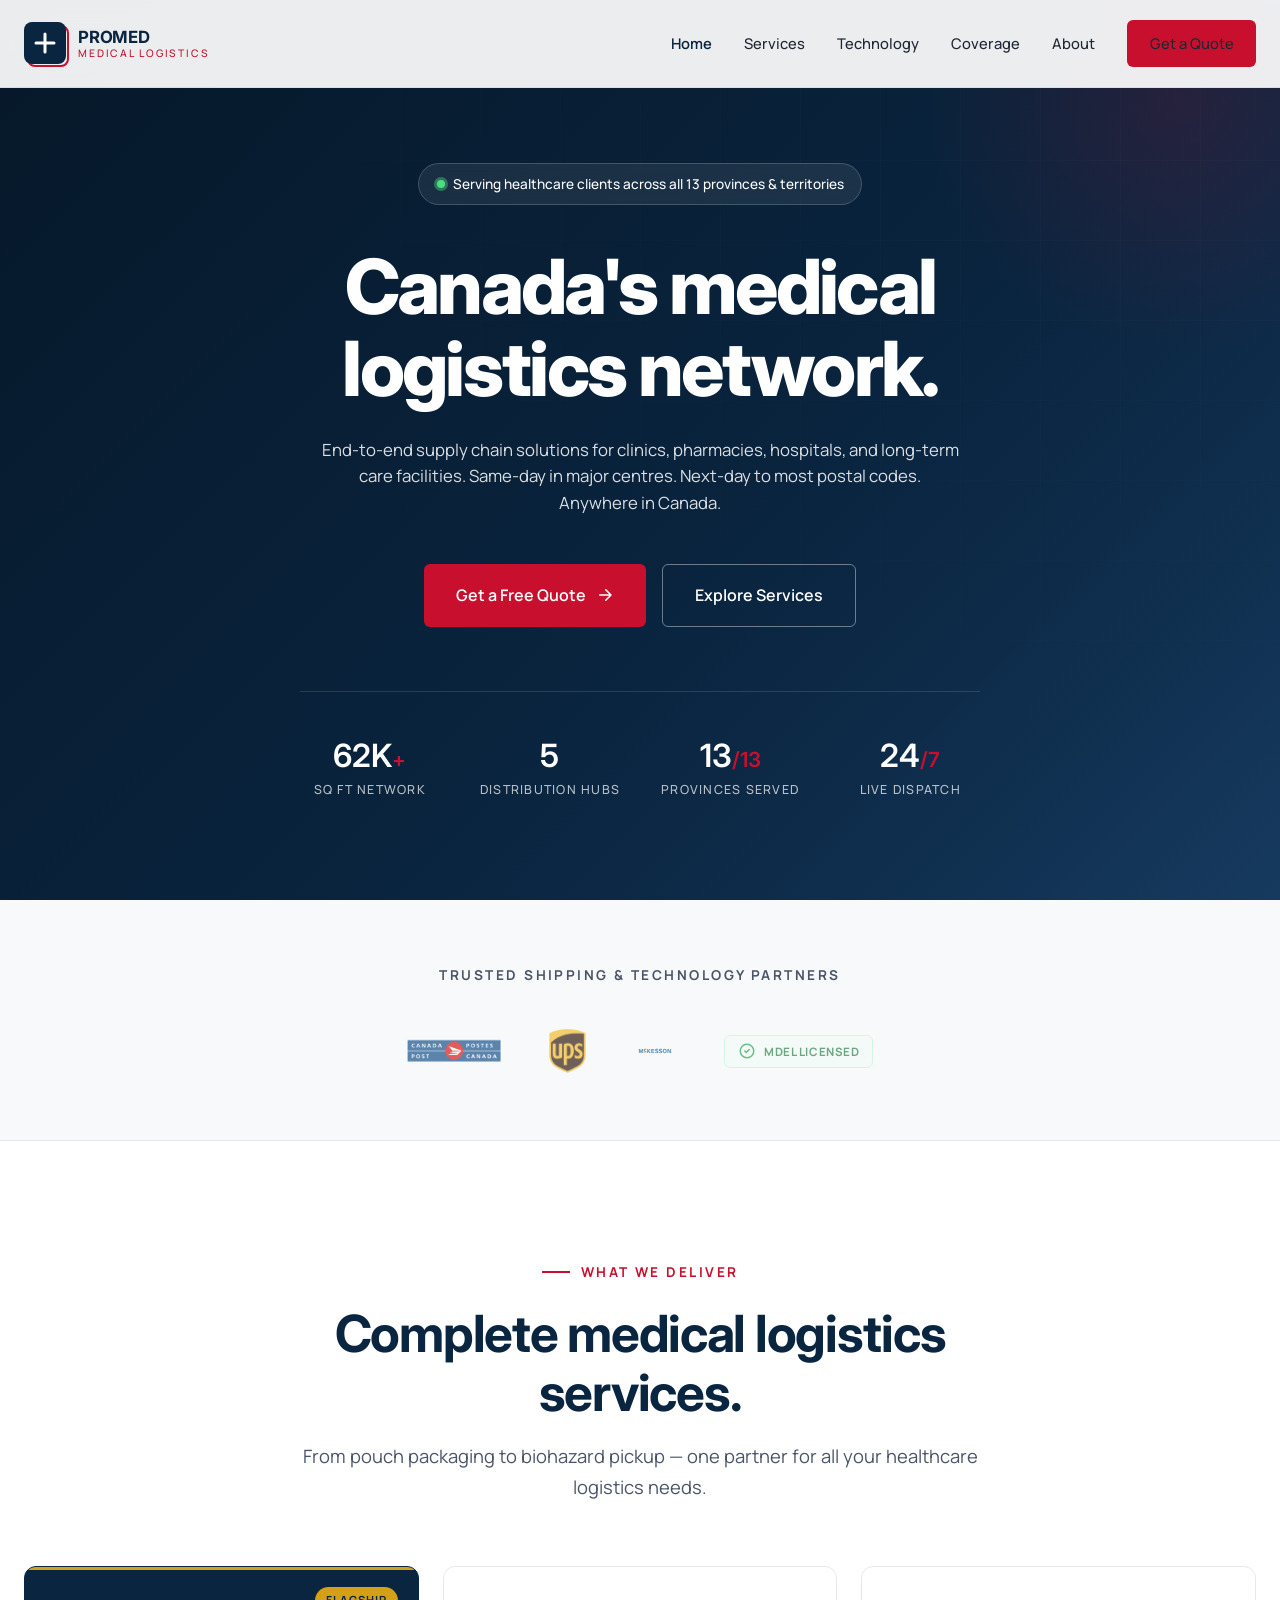
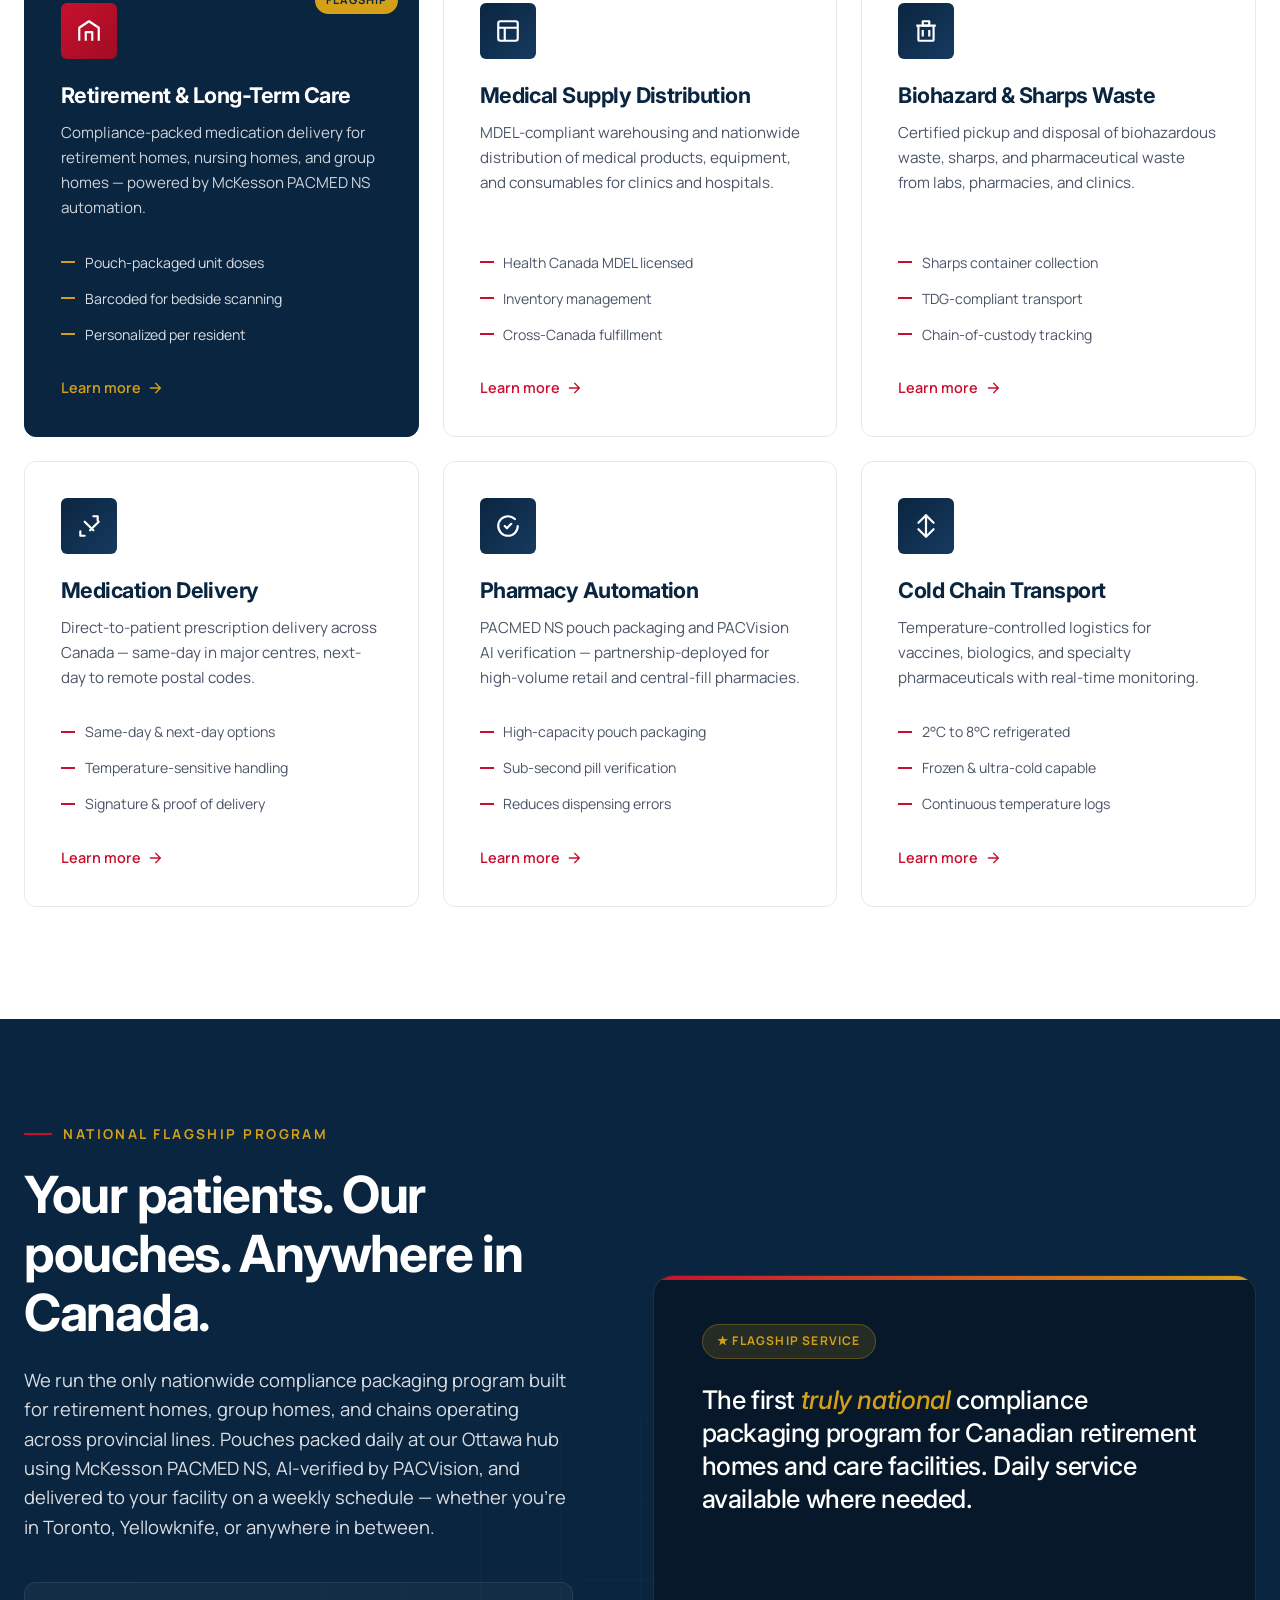
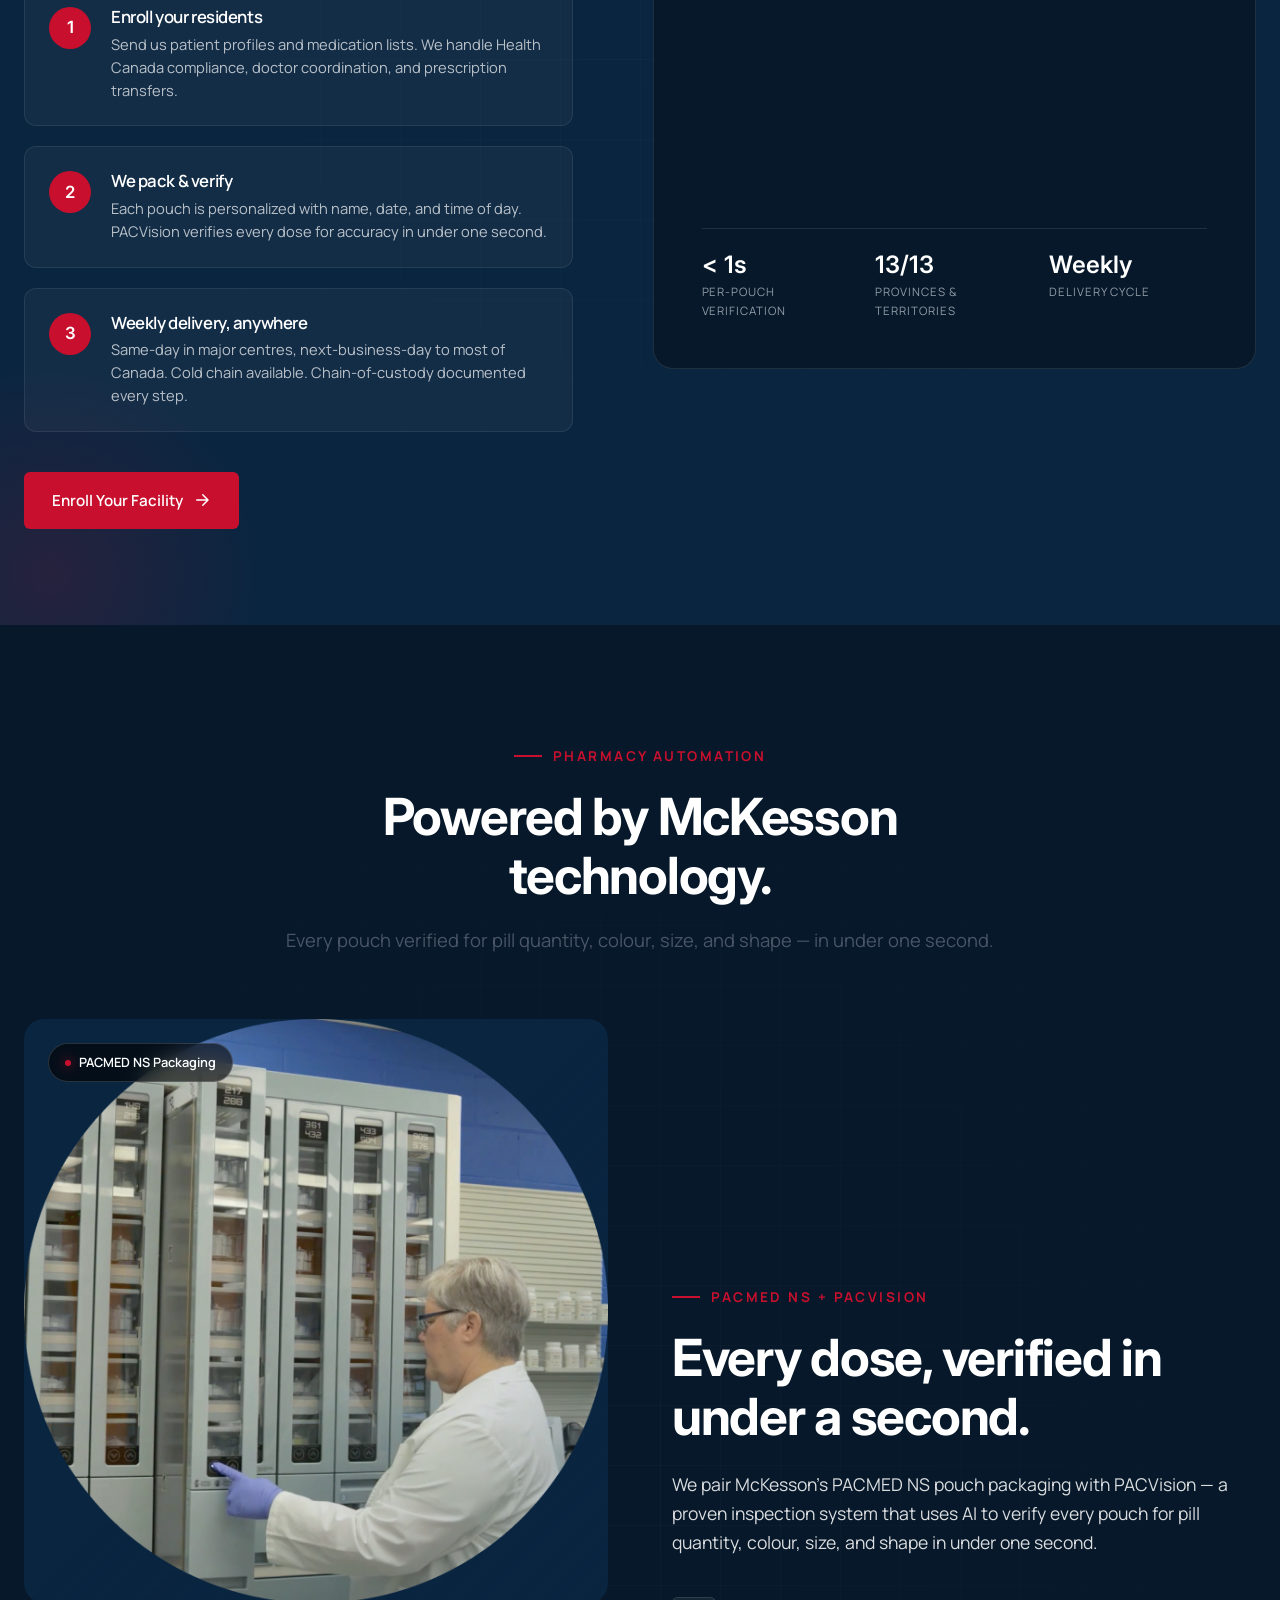
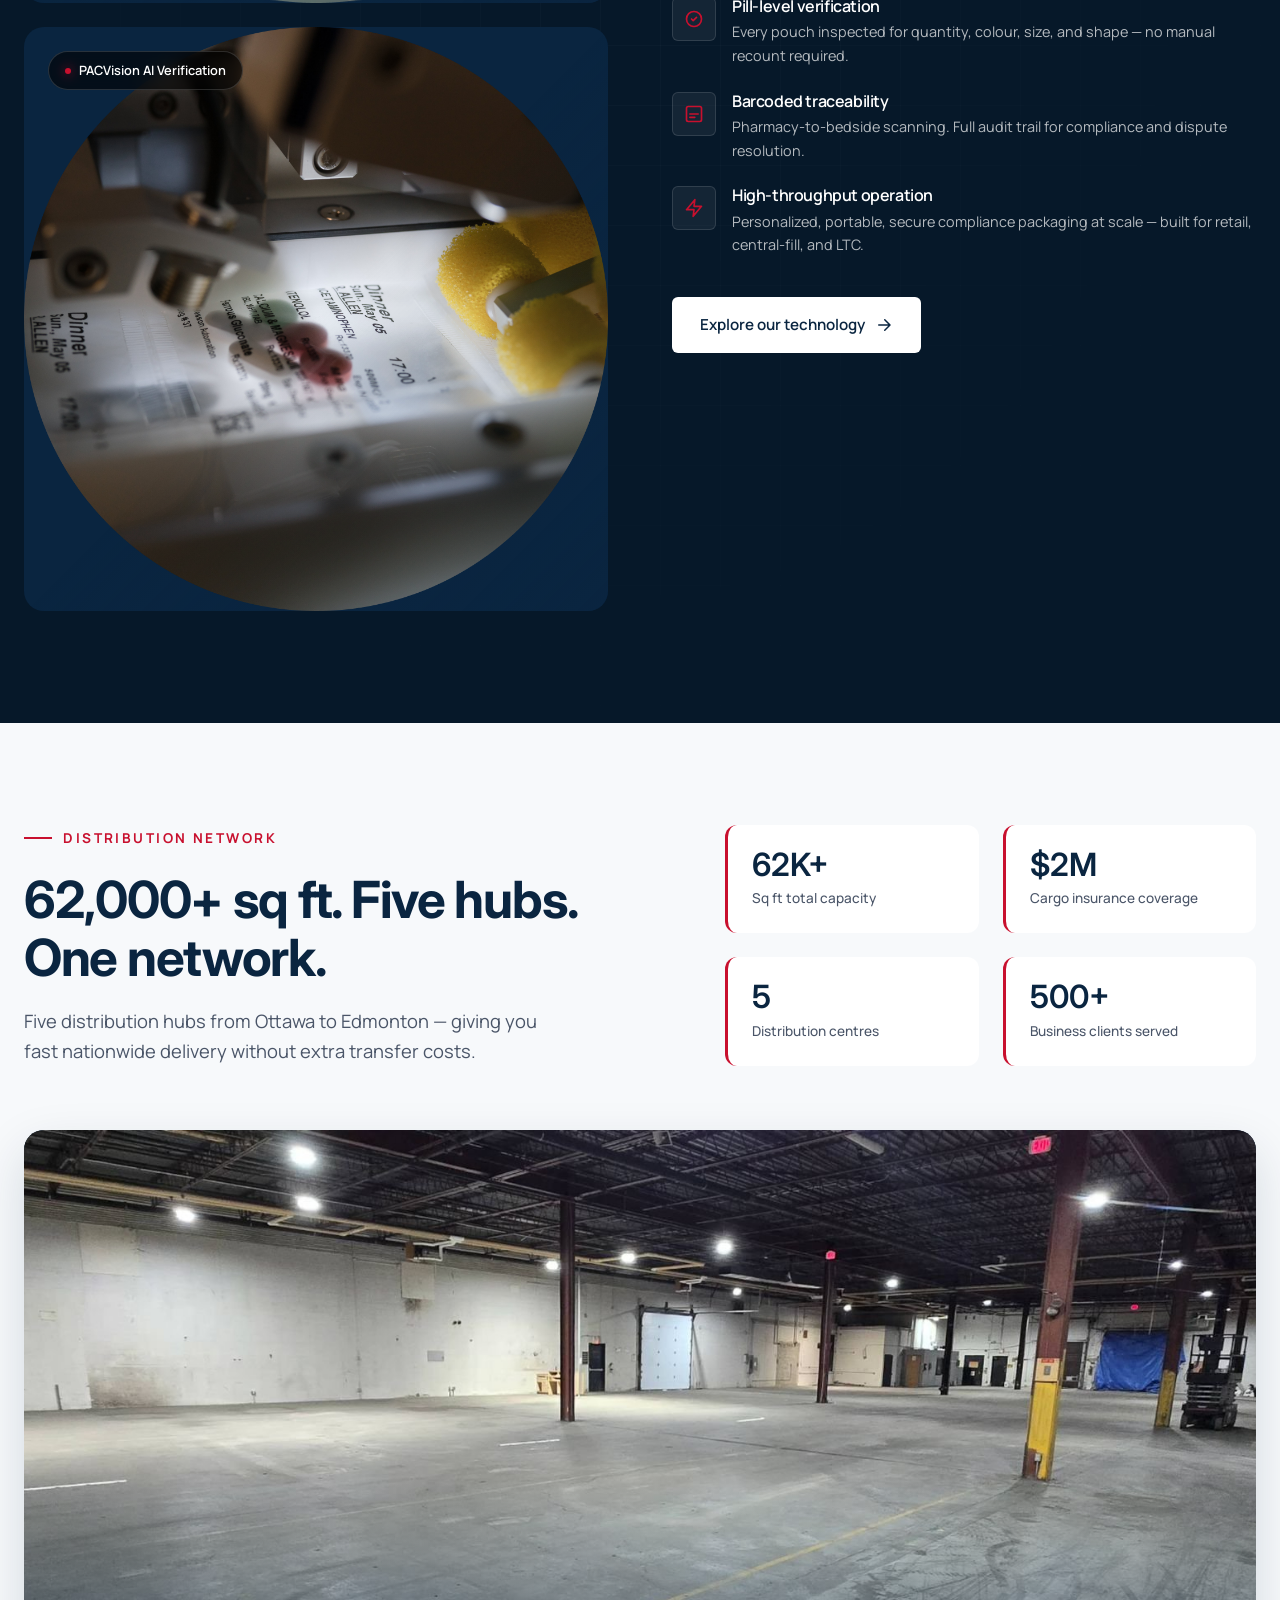
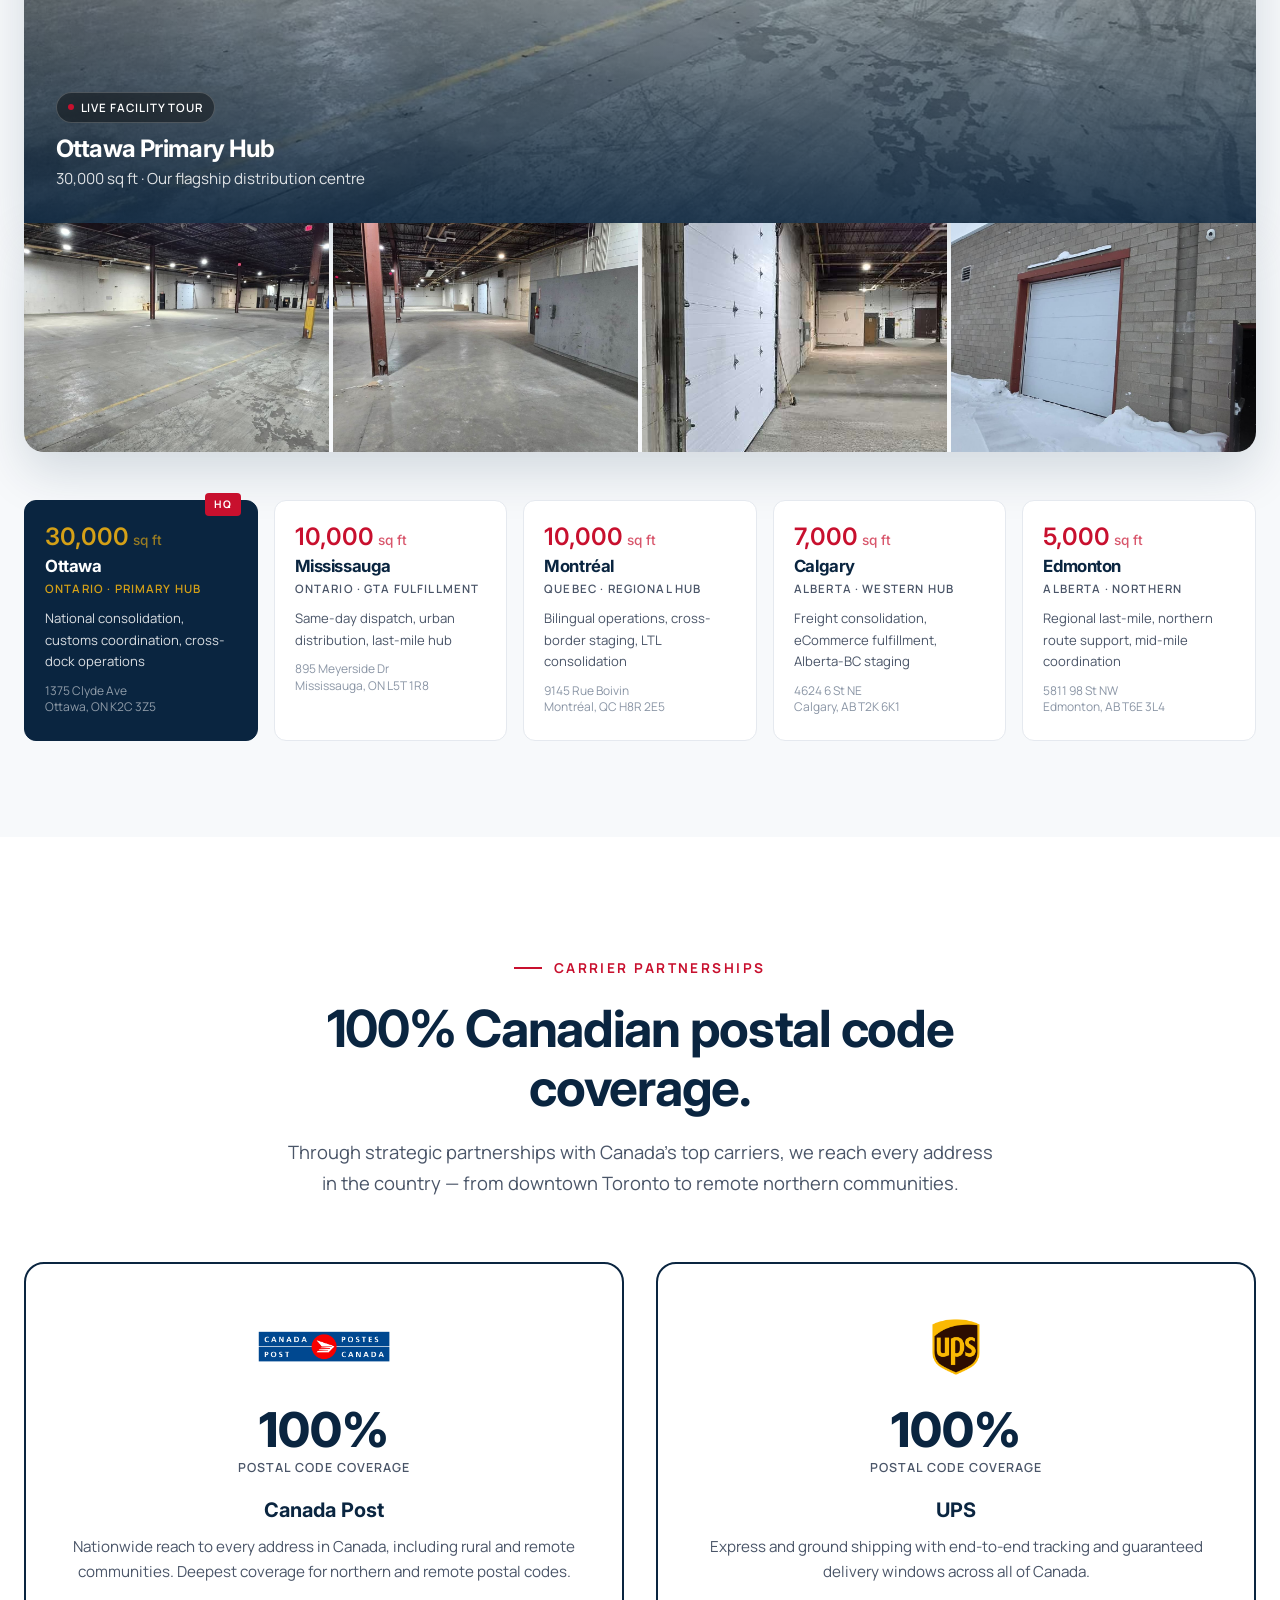
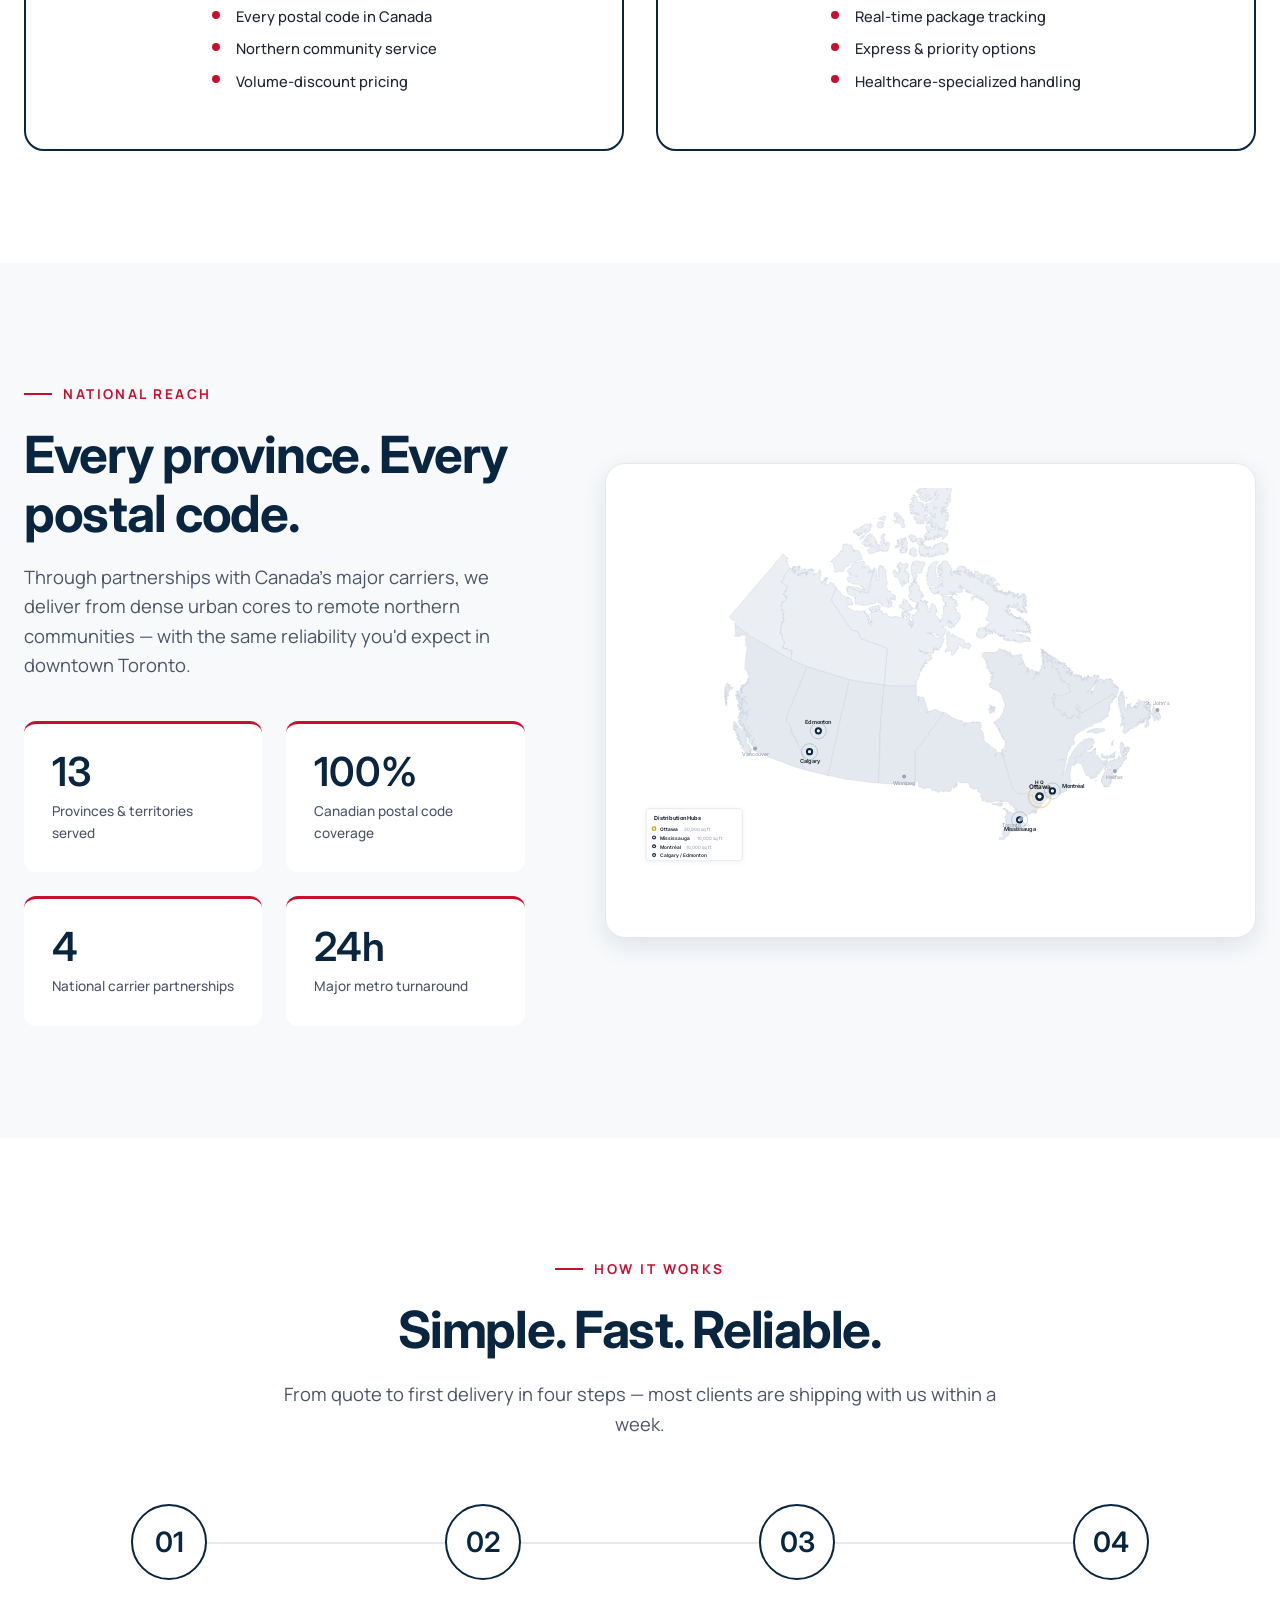
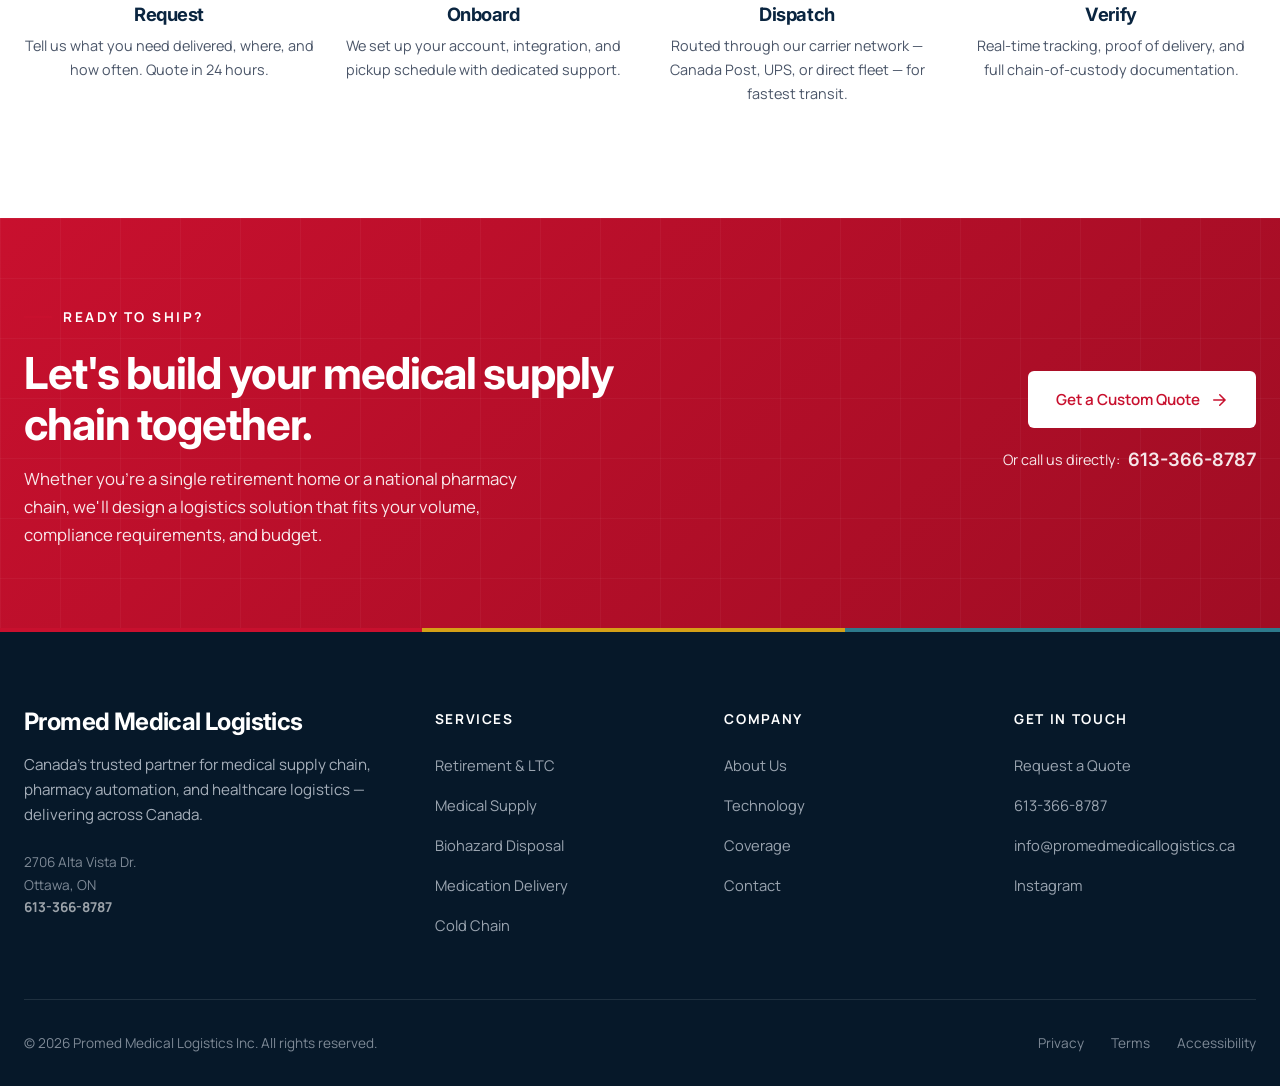
==== commit 49547102: "Replace marketing jargon with plain English across all pages Simplified copy site-wide: removed buzz" ====
--- a/index.html
+++ b/index.html
@@ -122,7 +122,7 @@
       <div class="section-header center">
         <span class="eyebrow">What we deliver</span>
         <h2>Complete medical logistics services.</h2>
-        <p>From pouch packaging to biohazard pickup — one trusted partner for every link in your healthcare supply chain.</p>
+        <p>From pouch packaging to biohazard pickup — one partner for all your healthcare logistics needs.</p>
       </div>
 
       <div class="services-grid">
@@ -283,7 +283,7 @@
           <div class="program-pitch-top">
             <span class="badge">★ Flagship Service</span>
             <p class="program-pitch-quote">
-              The first <span class="accent">truly national</span> compliance packaging program for Canadian retirement homes and care facilities.
+              The first <span class="accent">truly national</span> compliance packaging program for Canadian retirement homes and care facilities. Daily service available where needed.
             </p>
           </div>
 
@@ -333,7 +333,7 @@
           <span class="eyebrow">PACMED NS + PACVision</span>
           <h2>Every dose, verified in under a second.</h2>
           <p>
-            Our pharmacy automation partnership pairs McKesson's PACMED NS pouch packaging with PACVision — an industry-proven inspection system that uses advanced image-recognition algorithms to verify every pouch for pill quantity, colour, size, and shape in less than one second.
+            We pair McKesson's PACMED NS pouch packaging with PACVision — a proven inspection system that uses AI to verify every pouch for pill quantity, colour, size, and shape in under one second.
           </p>
 
           <div class="tech-features">
@@ -385,7 +385,7 @@
           <span class="eyebrow">Distribution network</span>
           <h2>62,000+ sq ft. Five hubs. One network.</h2>
           <p style="font-size: 1.15rem; color: var(--gray-600); margin-top: 1.25rem; max-width: 540px; line-height: 1.6;">
-            Strategically positioned distribution hubs spanning Ottawa to Edmonton — giving healthcare clients fast cross-country reach without the cross-dock premium.
+            Five distribution hubs from Ottawa to Edmonton — giving you fast nationwide delivery without extra transfer costs.
           </p>
         </div>
 
@@ -674,7 +674,7 @@
       <div class="footer-grid">
         <div class="footer-brand">
           <h3>Promed Medical Logistics</h3>
-          <p>Canada's trusted partner for medical supply chain, pharmacy automation, and healthcare logistics — delivering nationwide from coast to coast to coast.</p>
+          <p>Canada's trusted partner for medical supply chain, pharmacy automation, and healthcare logistics — delivering across Canada.</p>
           <p style="font-size: 0.85rem; opacity: 0.6;">
             2706 Alta Vista Dr.<br>
             Ottawa, ON<br>
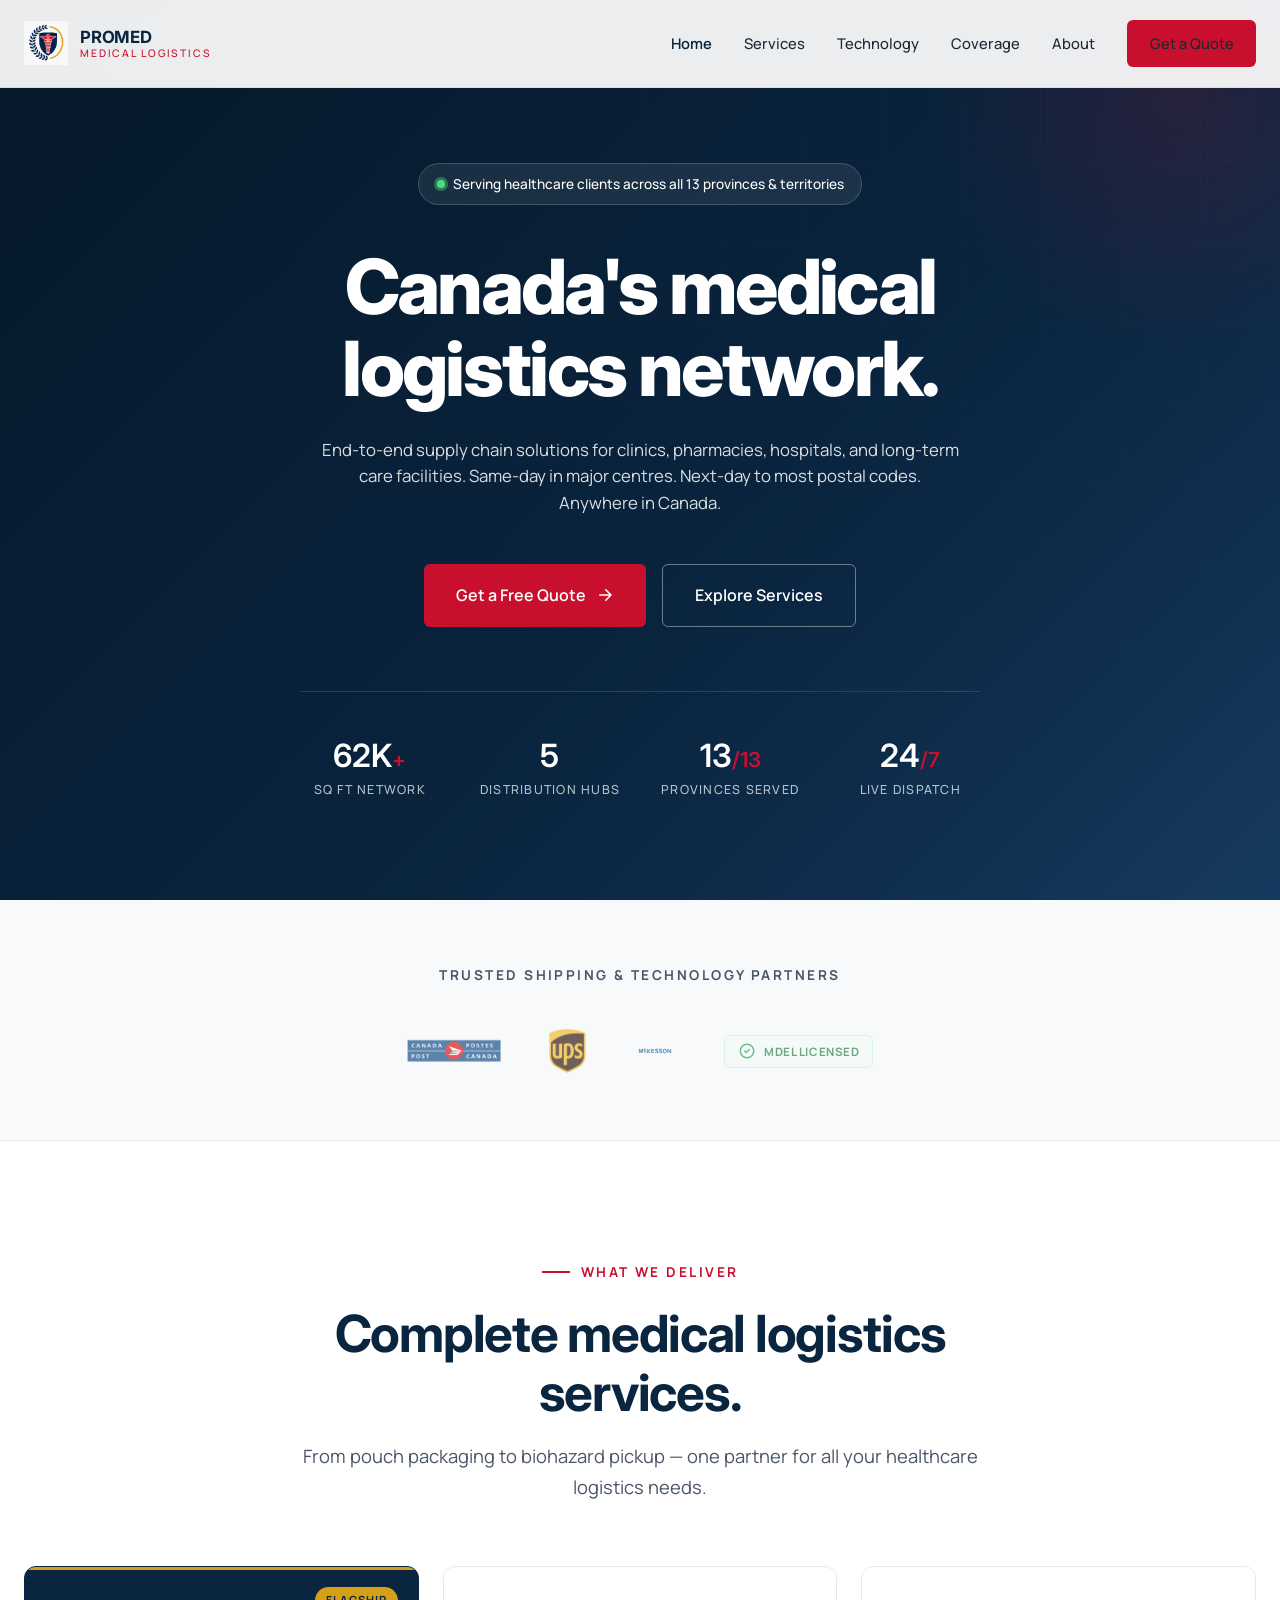
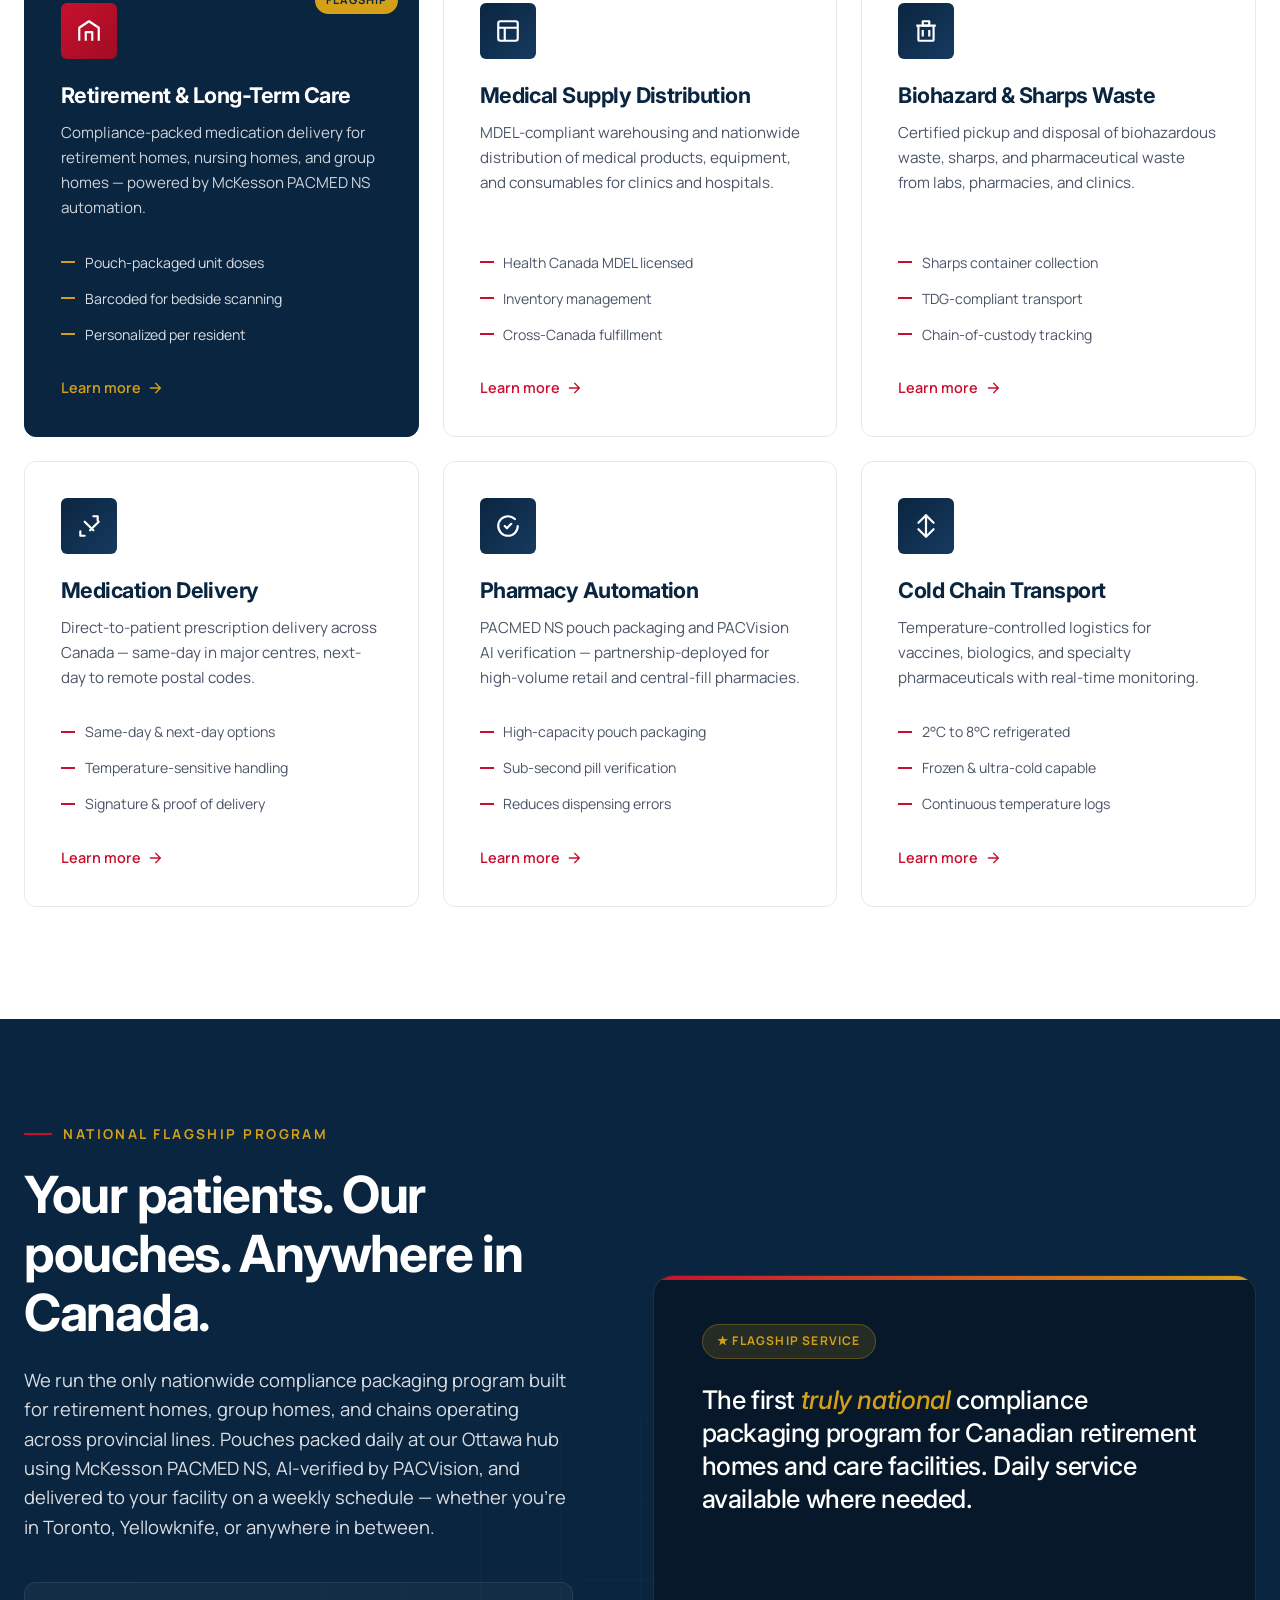
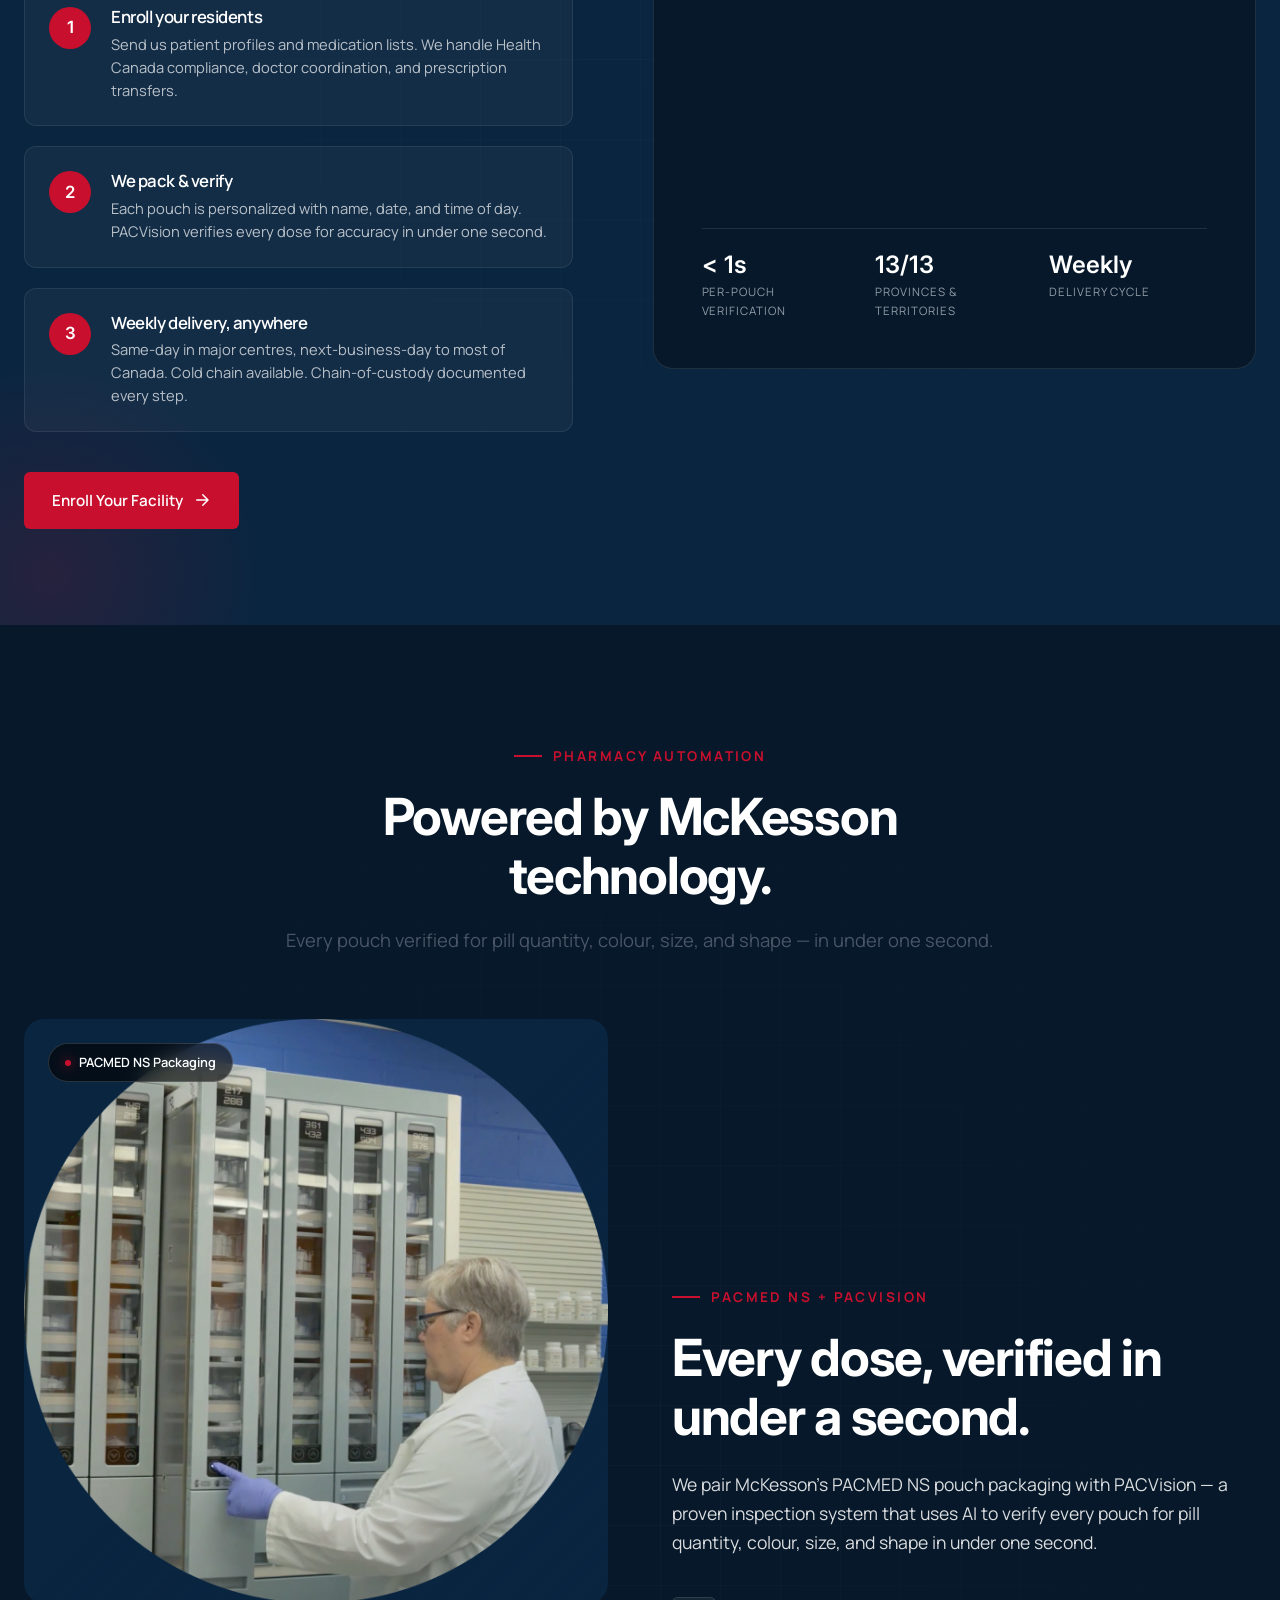
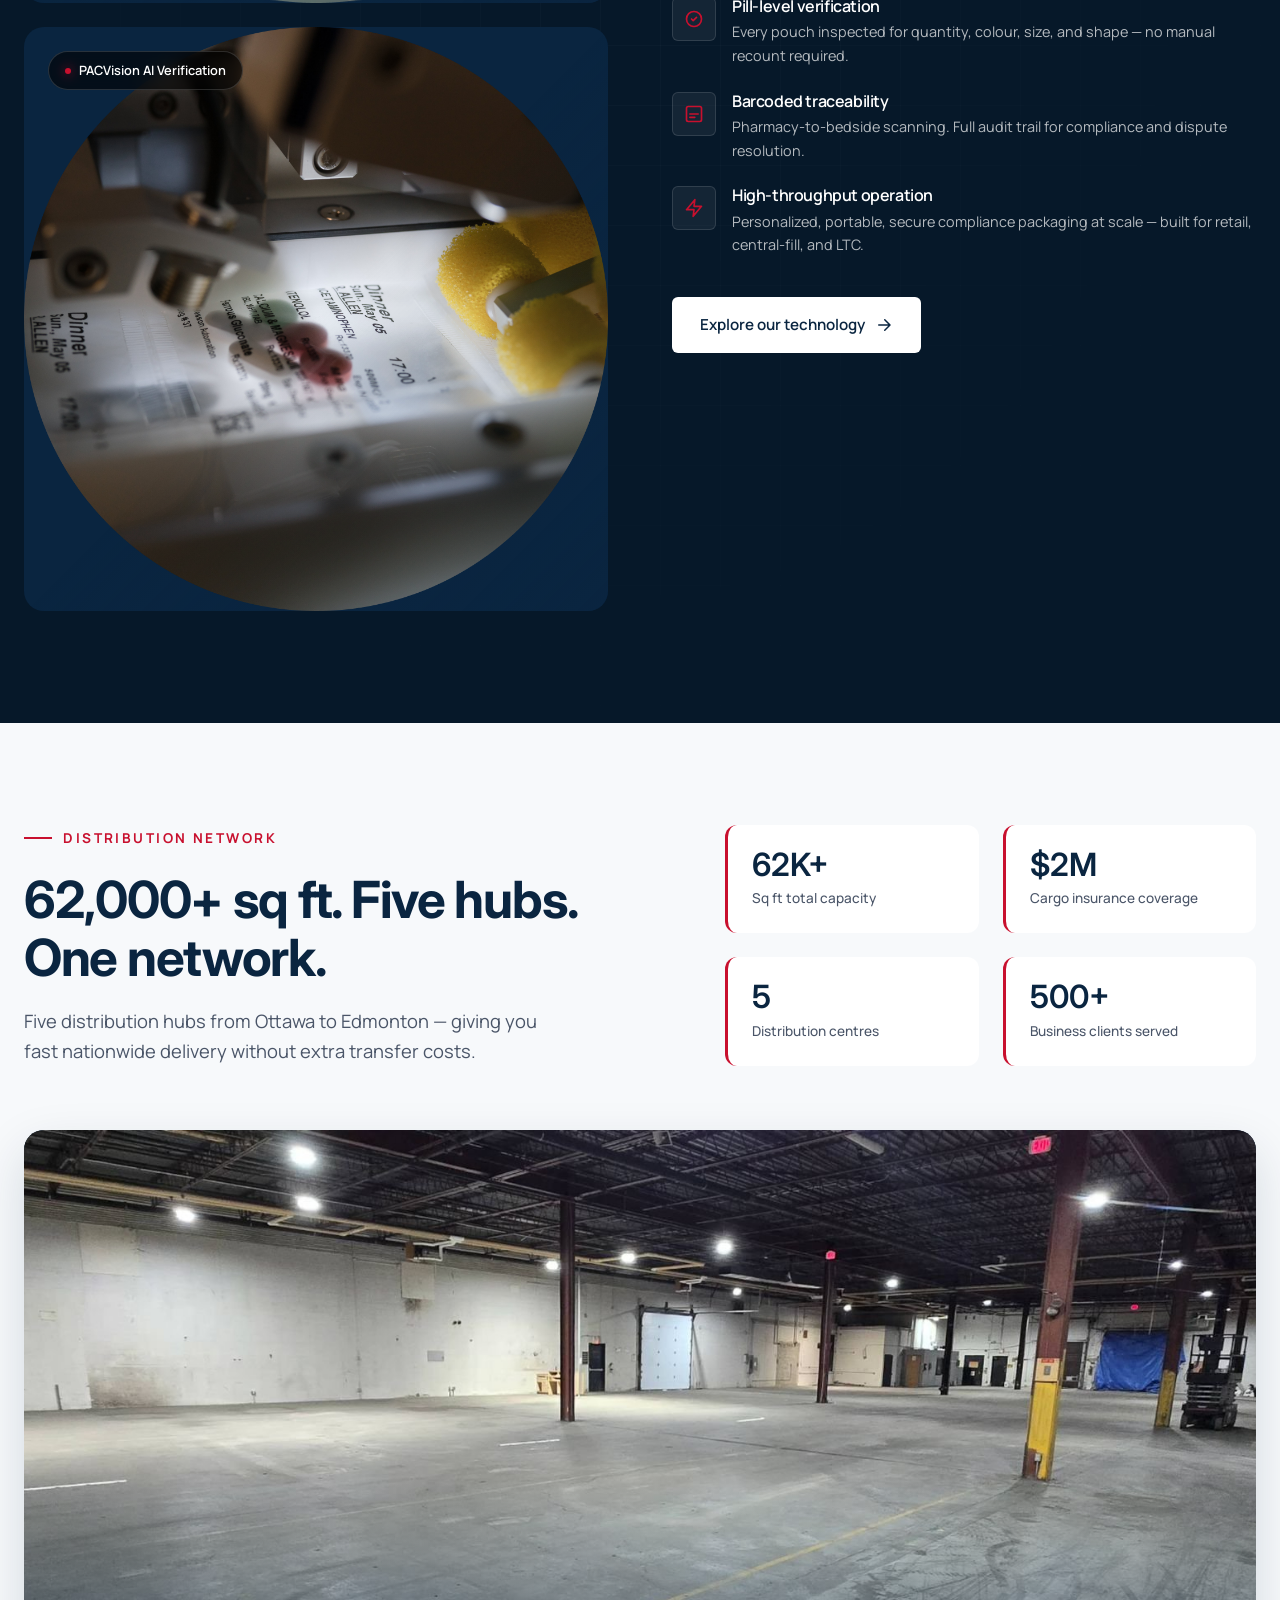
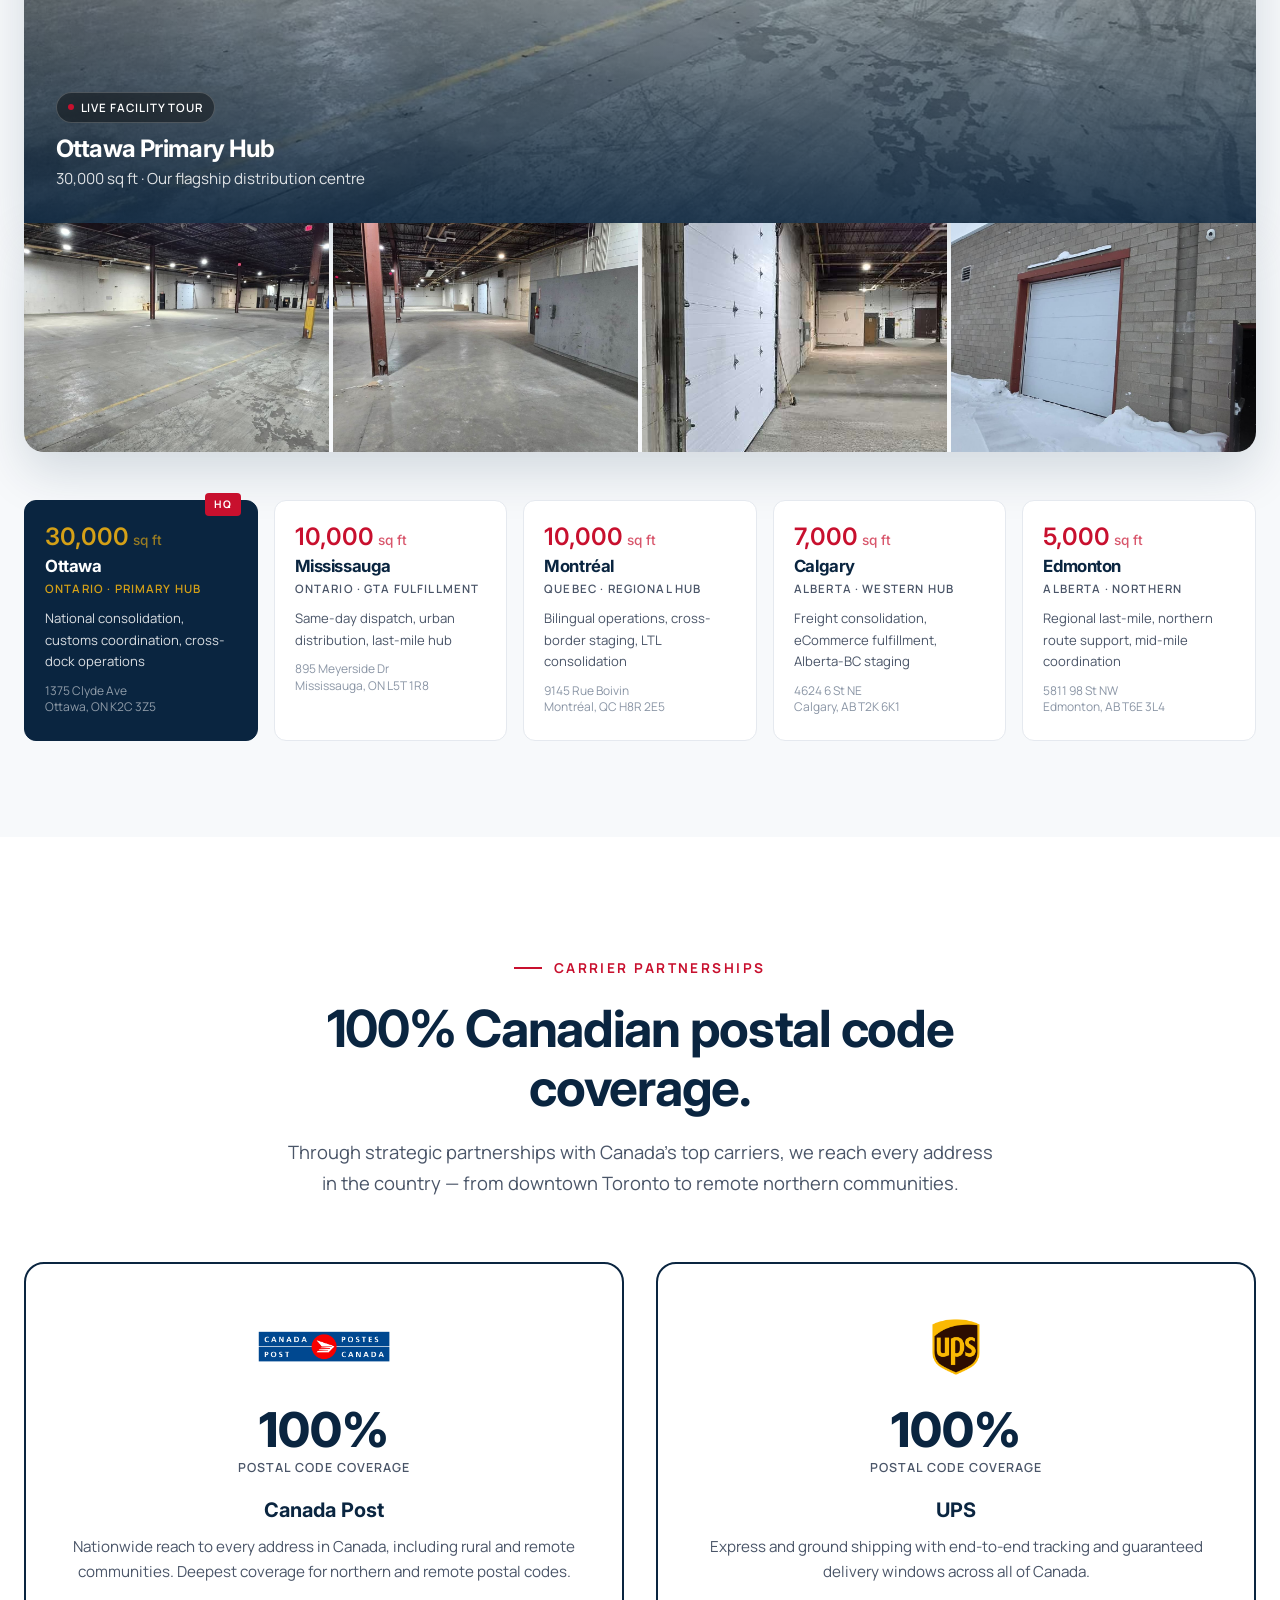
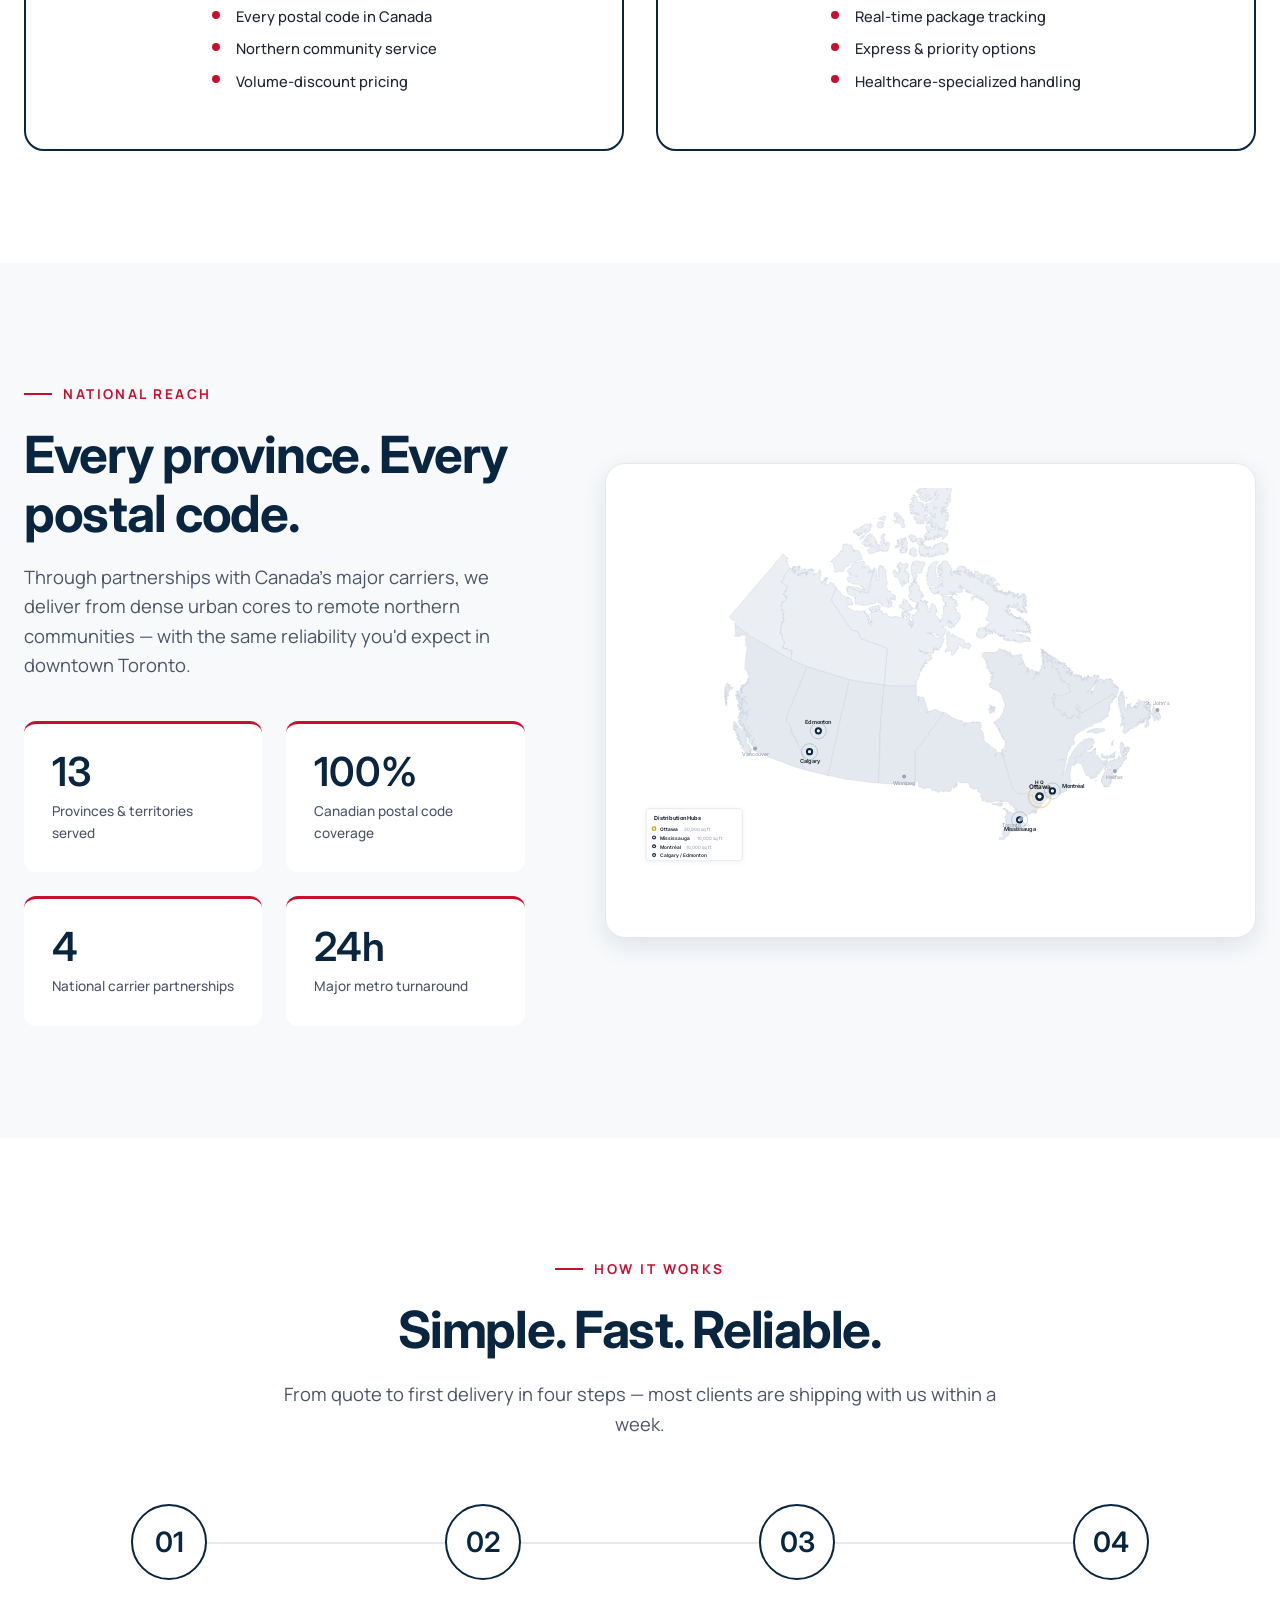
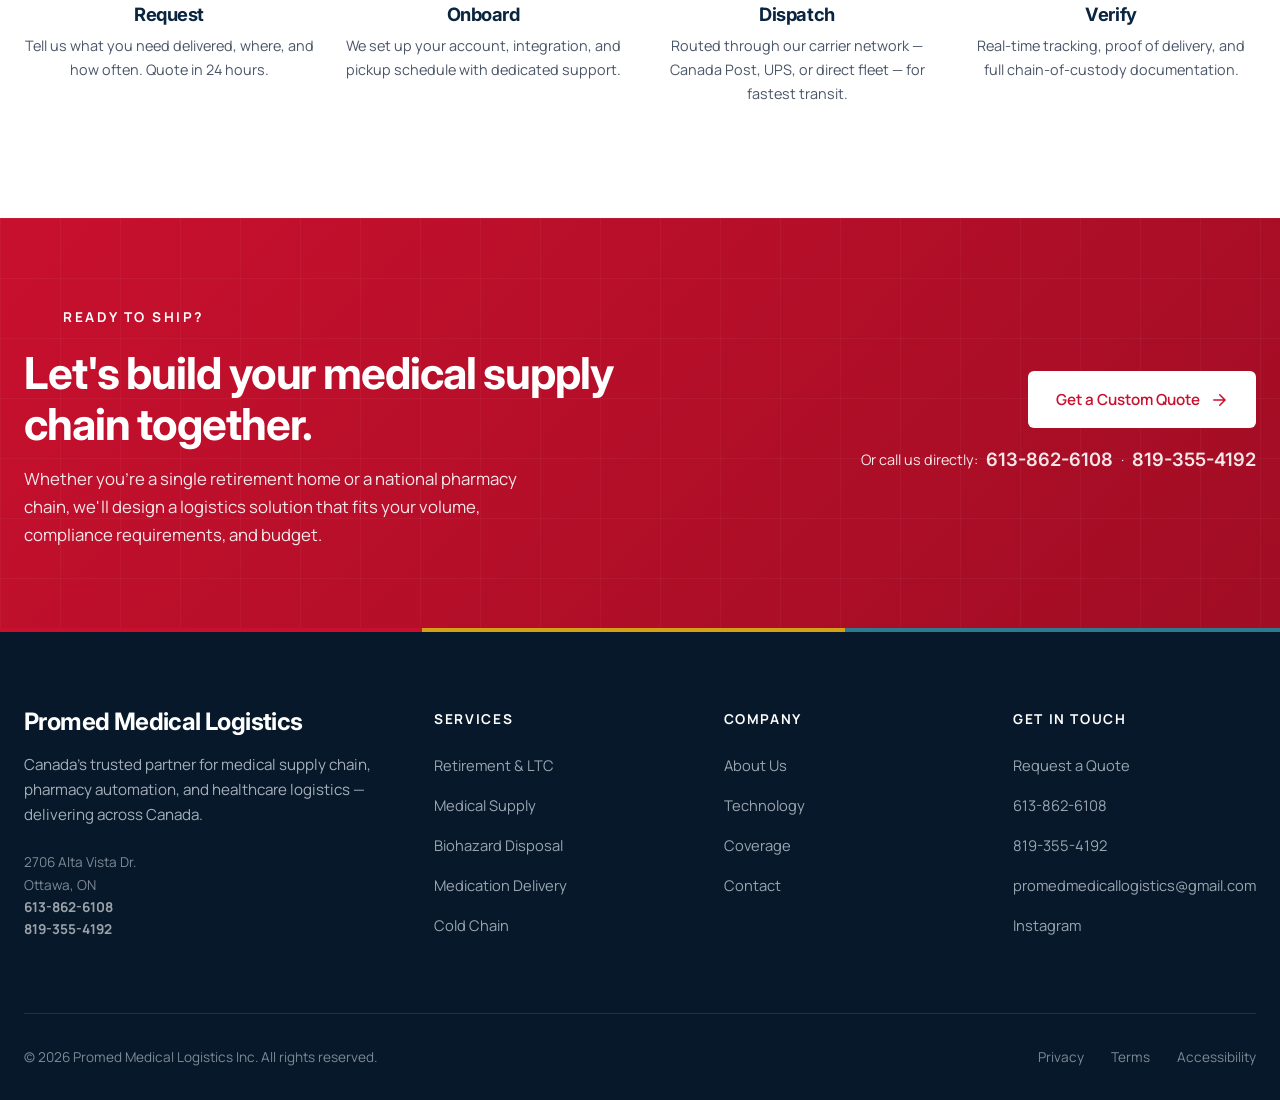
==== commit 20ba518e: "Add Netlify contact form, logo, and sitewide contact updates Wire quote form with Netlify attributes" ====
--- a/index.html
+++ b/index.html
@@ -16,10 +16,8 @@
   <nav class="nav">
     <div class="container nav-inner">
       <a href="index.html" class="nav-logo">
-        <div class="nav-logo-mark">
-          <svg viewBox="0 0 24 24" fill="none">
-            <path d="M12 3v18M3 12h18" stroke="currentColor" stroke-width="3" stroke-linecap="round"/>
-          </svg>
+        <div class="nav-logo-mark nav-logo-mark--img">
+          <img src="images/promed-logo.png" alt="ProMed Medical Logistics" width="44" height="44" decoding="async">
         </div>
         <div class="nav-logo-text">
           <span class="brand">PROMED</span>
@@ -662,7 +660,7 @@
           <svg viewBox="0 0 24 24" fill="none" width="18" height="18"><path d="M5 12h14M13 5l7 7-7 7" stroke="currentColor" stroke-width="2" stroke-linecap="round"/></svg>
         </a>
         <div class="cta-phone">
-          Or call us directly: <strong>613-366-8787</strong>
+          Or call us directly: <strong><a href="tel:+16138626108">613-862-6108</a></strong> · <strong><a href="tel:+18193554192">819-355-4192</a></strong>
         </div>
       </div>
     </div>
@@ -678,7 +676,8 @@
           <p style="font-size: 0.85rem; opacity: 0.6;">
             2706 Alta Vista Dr.<br>
             Ottawa, ON<br>
-            <strong style="color: white; opacity: 1;">613-366-8787</strong>
+            <strong style="color: white; opacity: 1;"><a href="tel:+16138626108" style="color: inherit;">613-862-6108</a></strong><br>
+            <strong style="color: white; opacity: 1;"><a href="tel:+18193554192" style="color: inherit;">819-355-4192</a></strong>
           </p>
         </div>
 
@@ -707,8 +706,9 @@
           <h5>Get In Touch</h5>
           <ul>
             <li><a href="pages/contact.html">Request a Quote</a></li>
-            <li><a href="tel:6133668787">613-366-8787</a></li>
-            <li><a href="mailto:info@promedmedicallogistics.ca">info@promedmedicallogistics.ca</a></li>
+            <li><a href="tel:+16138626108">613-862-6108</a></li>
+            <li><a href="tel:+18193554192">819-355-4192</a></li>
+            <li><a href="mailto:promedmedicallogistics@gmail.com">promedmedicallogistics@gmail.com</a></li>
             <li><a href="https://www.instagram.com/promed_clinic_and_pharmacy" target="_blank">Instagram</a></li>
           </ul>
         </div>
--- a/css/style.css
+++ b/css/style.css
@@ -277,6 +277,24 @@
   width: 24px;
   height: 24px;
   color: var(--white);
+}
+
+.nav-logo-mark--img {
+  background: none;
+  border-radius: 0;
+  width: 44px;
+  height: 44px;
+}
+
+.nav-logo-mark--img::after {
+  display: none;
+}
+
+.nav-logo-mark--img img {
+  width: 100%;
+  height: 100%;
+  object-fit: contain;
+  display: block;
 }
 
 .nav-logo-text {
